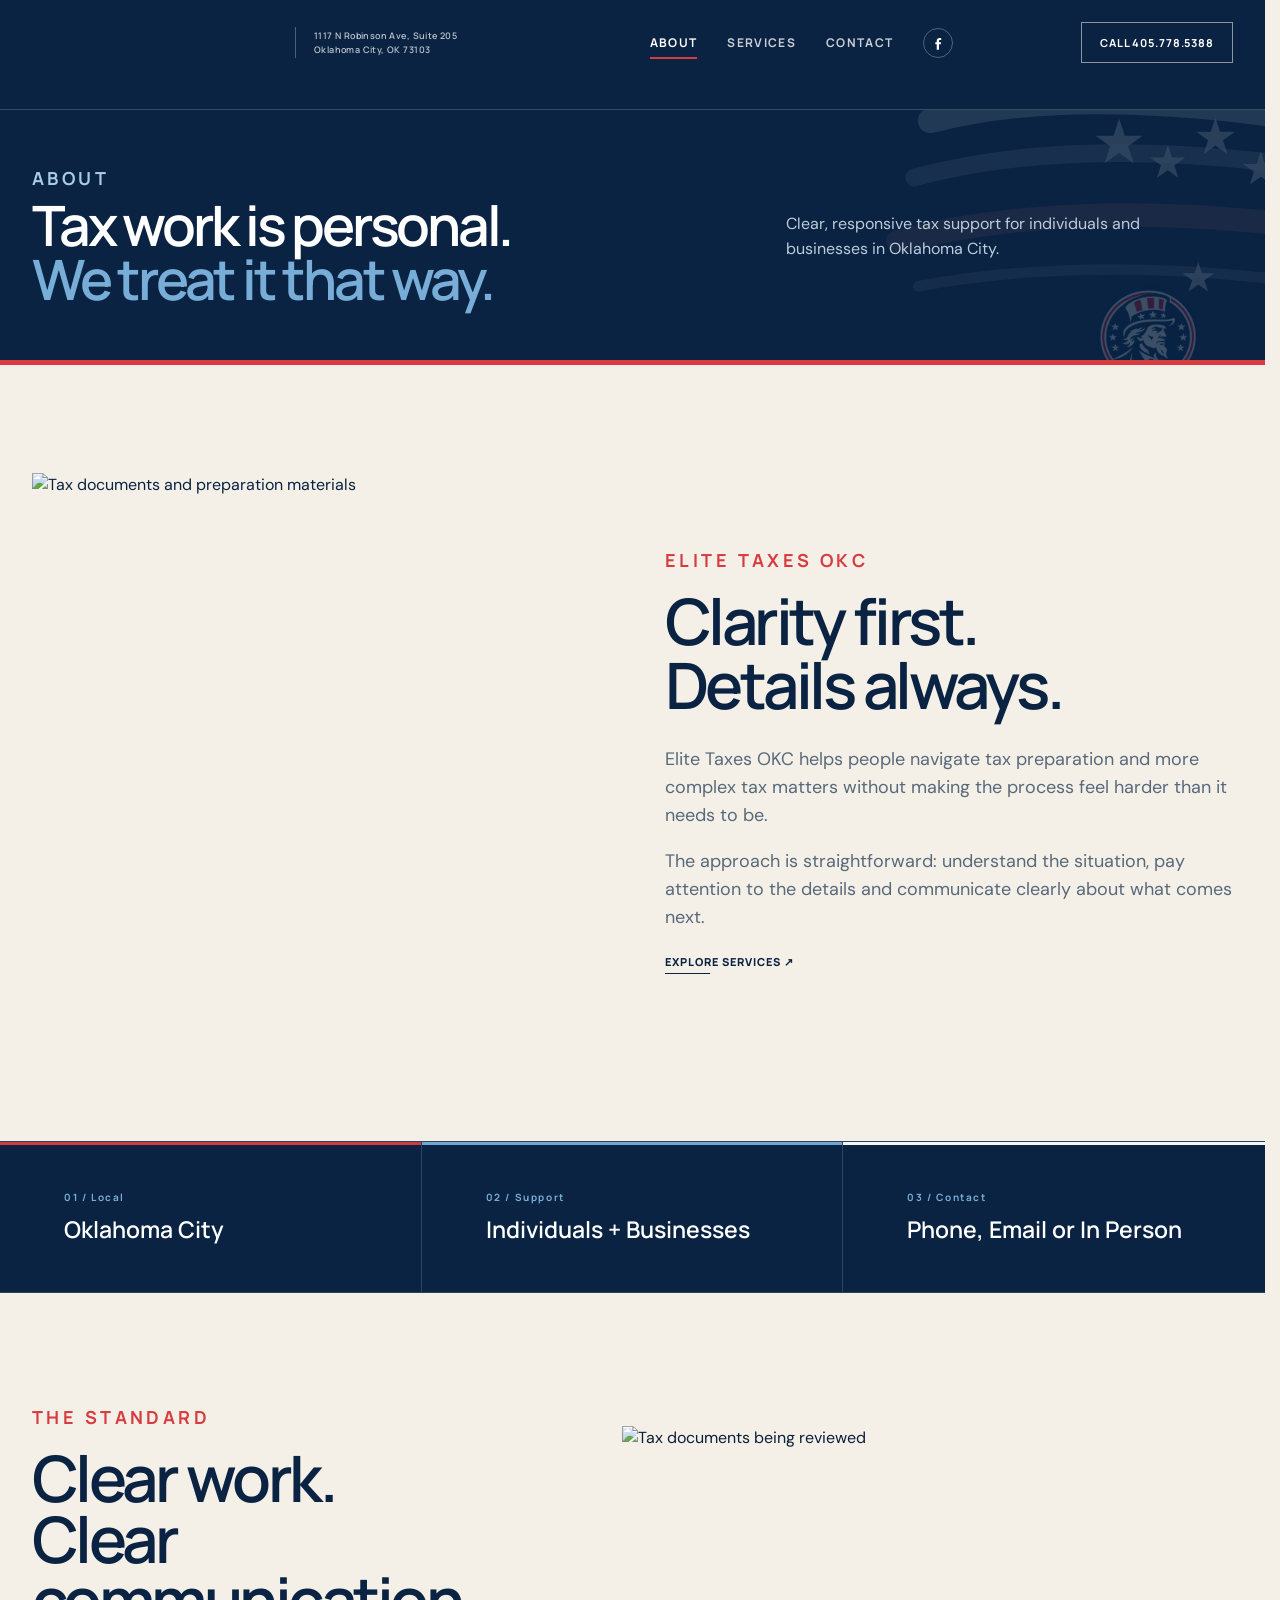
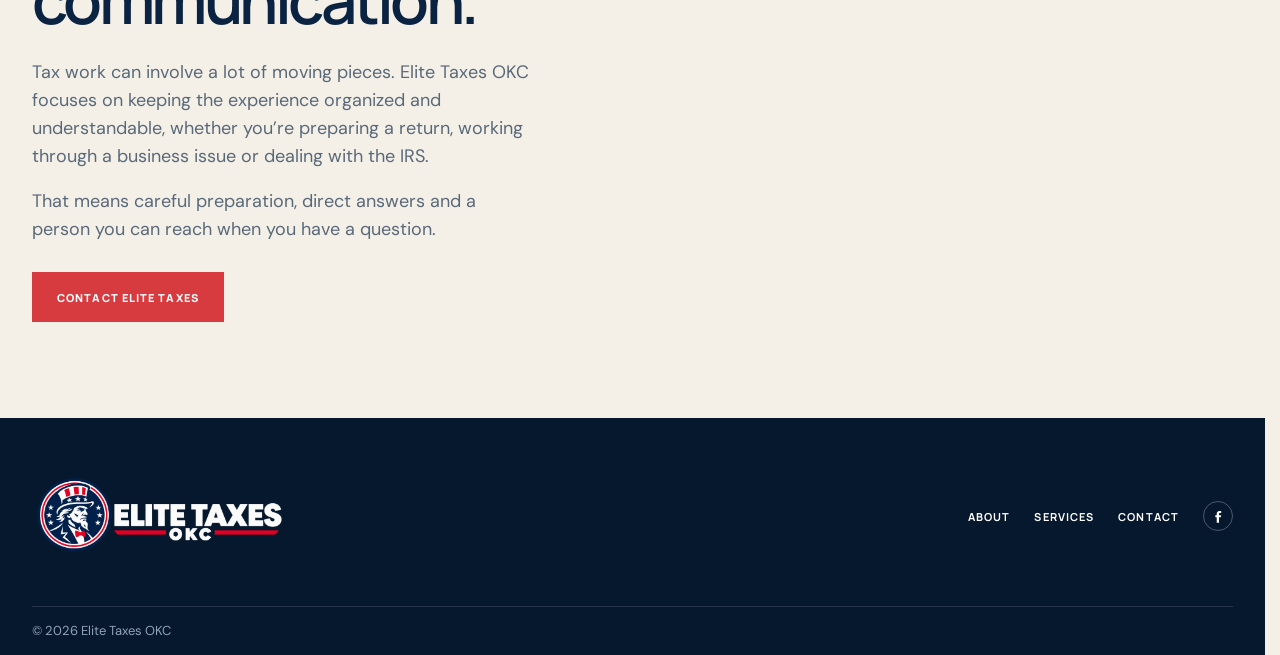
==== about/index.html @ e73a6c36 "Add files via upload" ====
<!DOCTYPE html>

<html lang="en"><head><meta charset="utf-8"/><meta content="width=device-width,initial-scale=1" name="viewport"/><title>About | Elite Taxes OKC</title><meta content="Learn about Elite Taxes OKC and its straightforward approach to personal and business tax support in Oklahoma City." name="description"/><link href="https://fonts.googleapis.com" rel="preconnect"/><link crossorigin="" href="https://fonts.gstatic.com" rel="preconnect"/><link href="https://fonts.googleapis.com/css2?family=DM+Sans:wght@400;500;600;700&amp;family=Manrope:wght@400;500;600;700;800&amp;display=swap" rel="stylesheet"/><link href="../styles.css" rel="stylesheet"/></head><body class="page-about"><div class="page-header"><header class="site-header"><div class="shell header-inner"><div class="header-brand-block"><a class="brand" href="../"><picture class="header-logo-picture"><source media="(max-width: 980px)" srcset="assets/elite-taxes-logo-mobile.png"/><img alt="Elite Taxes OKC" src="../assets/elite-taxes-logo-footer.png"/></picture></a><a class="header-address" href="../contact/">1117 N Robinson Ave, Suite 205<br/>Oklahoma City, OK 73103</a></div><nav class="desktop-nav"><a class="active" href="../about/">About</a><a href="../services/">Services</a><a href="../contact/">Contact</a><a class="social-icon facebook-link" href="https://www.facebook.com/p/Elite-Taxes-LLC-61581482872189/" rel="noopener noreferrer" target="_blank" aria-label="Elite Taxes OKC on Facebook"><svg aria-hidden="true" viewBox="0 0 24 24" focusable="false"><path d="M13.5 22v-8h2.7l.4-3.1h-3.1V8.9c0-.9.3-1.5 1.6-1.5h1.7V4.6c-.3 0-1.3-.1-2.5-.1-2.5 0-4.2 1.5-4.2 4.3v2.1H8v3.1h2.1v8h3.4Z" fill="currentColor"/></svg></a></nav><a class="header-cta" href="tel:+14057785388">Call 405.778.5388</a><div class="mobile-header-actions"><a class="social-icon mobile-header-facebook" href="https://www.facebook.com/p/Elite-Taxes-LLC-61581482872189/" rel="noopener noreferrer" target="_blank" aria-label="Elite Taxes OKC on Facebook"><svg aria-hidden="true" viewBox="0 0 24 24" focusable="false"><path d="M13.5 22v-8h2.7l.4-3.1h-3.1V8.9c0-.9.3-1.5 1.6-1.5h1.7V4.6c-.3 0-1.3-.1-2.5-.1-2.5 0-4.2 1.5-4.2 4.3v2.1H8v3.1h2.1v8h3.4Z" fill="currentColor"/></svg></a><button aria-controls="mobile-menu" aria-expanded="false" class="menu-button"><span></span><span></span></button></div></div></header><nav class="mobile-menu" id="mobile-menu"><div class="shell mobile-menu-inner"><a href="../about/">About</a><a href="../services/">Services</a><a href="../contact/">Contact</a></div></nav></div><main><section class="page-hero"><img alt="" class="page-art-ribbon" src="../assets/flag-ribbon.svg"/><img alt="" class="page-art-seal" src="../assets/elite-uncle-sam-circle.png"/><div class="shell page-hero-inner"><div><p class="eyebrow blue">About</p><h1>Tax work is personal.<br/><span>We treat it that way.</span></h1></div><p>Clear, responsive tax support for individuals and businesses in Oklahoma City.</p></div></section><section class="content-section"><div class="shell about-story"><div class="about-photo reveal"><img alt="Tax documents and preparation materials" src="https://images.pexels.com/photos/8927687/pexels-photo-8927687.jpeg?cs=srgb&amp;dl=pexels-n-voitkevich-8927687.jpg&amp;fm=jpg"/></div><div class="about-panel reveal"><p class="eyebrow red">Elite Taxes OKC</p><h2>Clarity first.<br/>Details always.</h2><p>Elite Taxes OKC helps people navigate tax preparation and more complex tax matters without making the process feel harder than it needs to be.</p><p>The approach is straightforward: understand the situation, pay attention to the details and communicate clearly about what comes next.</p><a class="text-link" href="../services/">Explore services ↗</a></div></div></section><section class="local-strip"><div class="shell local-strip-grid"><div class="local-item"><span>01 / Local</span><strong>Oklahoma City</strong></div><div class="local-item"><span>02 / Support</span><strong>Individuals + Businesses</strong></div><div class="local-item"><span>03 / Contact</span><strong>Phone, Email or In Person</strong></div></div></section><section class="content-section about-standard"><div class="shell standard-layout"><div class="standard-copy"><p class="eyebrow red">The standard</p><h2>Clear work.<br/>Clear communication.</h2><p>Tax work can involve a lot of moving pieces. Elite Taxes OKC focuses on keeping the experience organized and understandable, whether you’re preparing a return, working through a business issue or dealing with the IRS.</p><p>That means careful preparation, direct answers and a person you can reach when you have a question.</p><div class="actions"><a class="button" href="../contact/">Contact Elite Taxes</a></div></div><figure class="standard-photo reveal"><img alt="Tax documents being reviewed" src="https://images.pexels.com/photos/7681091/pexels-photo-7681091.jpeg?auto=compress&amp;cs=tinysrgb&amp;w=1200"/></figure></div></section></main><footer class="site-footer"><div class="shell"><div class="footer-top"><a class="brand" href="../"><img alt="Elite Taxes OKC" src="../assets/elite-taxes-logo-footer.png"/></a><nav class="footer-nav"><a href="../about/">About</a><a href="../services/">Services</a><a href="../contact/">Contact</a><a class="social-icon facebook-link" href="https://www.facebook.com/p/Elite-Taxes-LLC-61581482872189/" rel="noopener noreferrer" target="_blank" aria-label="Elite Taxes OKC on Facebook"><svg aria-hidden="true" viewBox="0 0 24 24" focusable="false"><path d="M13.5 22v-8h2.7l.4-3.1h-3.1V8.9c0-.9.3-1.5 1.6-1.5h1.7V4.6c-.3 0-1.3-.1-2.5-.1-2.5 0-4.2 1.5-4.2 4.3v2.1H8v3.1h2.1v8h3.4Z" fill="currentColor"/></svg></a></nav></div><div class="footer-bottom"><span>© 2026 Elite Taxes OKC</span></div></div></footer><script src="../script.js"></script></body></html>
---- styles.css ----
:root{
  --navy:#0a2342;
  --navy-2:#12385f;
  --red:#d83b3f;
  --blue:#78add8;
  --cream:#f4f0e8;
  --paper:#fbfaf6;
  --ink:#0a2342;
  --muted:#5d6d7e;
  --line:rgba(10,35,66,.16);
  --max:1320px;
}
*{box-sizing:border-box}html{scroll-behavior:smooth}body{margin:0;font-family:"DM Sans",Arial,sans-serif;color:var(--ink);background:var(--cream);font-size:16px;line-height:1.55}img,video{display:block;max-width:100%}a{color:inherit;text-decoration:none}button{font:inherit}.shell{width:min(calc(100% - 64px),var(--max));margin:auto}.eyebrow{font:700 11px/1.2 "Manrope",sans-serif;letter-spacing:.19em;text-transform:uppercase}.eyebrow.red{color:var(--red)}.eyebrow.blue{color:var(--blue)}
.site-header{height:86px;position:absolute;top:0;left:0;right:0;z-index:20;color:#fff;border-bottom:1px solid rgba(255,255,255,.18)}.header-inner{height:100%;display:grid;grid-template-columns:285px 1fr auto;align-items:center;gap:34px}.brand img{width:235px;height:auto}.desktop-nav{justify-self:center;display:flex;gap:36px;font:700 12px "Manrope";letter-spacing:.11em;text-transform:uppercase}.desktop-nav a{opacity:.78;transition:opacity .25s ease;position:relative;padding:10px 0}.desktop-nav a:after{content:"";position:absolute;left:0;right:0;bottom:2px;height:2px;background:var(--red);transform:scaleX(0);transform-origin:right center;transition:transform .32s cubic-bezier(.2,.8,.2,1)}.desktop-nav a:hover,.desktop-nav a.active{opacity:1}.desktop-nav a:hover:after,.desktop-nav a.active:after{transform:scaleX(1);transform-origin:left center}.header-cta{border:1px solid rgba(255,255,255,.52);padding:12px 18px;font:700 11px "Manrope";letter-spacing:.08em;text-transform:uppercase;transition:.2s}.header-cta:hover{background:#fff;color:var(--navy)}.menu-button{display:none;background:none;border:0;color:#fff;padding:10px}.menu-button span{display:block;width:24px;height:1px;background:currentColor;margin:6px}.mobile-menu{display:none}
.hero{min-height:780px;height:88vh;max-height:940px;position:relative;overflow:hidden;background:var(--navy);color:#fff}.hero-media{position:absolute;inset:0}.hero-media video{width:100%;height:100%;object-fit:cover;filter:saturate(.72) contrast(1.05) brightness(.62);animation:heroMediaDrift 18s ease-in-out infinite alternate;transform-origin:center center;will-change:transform}.hero-media:after{content:"";position:absolute;inset:0;background:linear-gradient(90deg,rgba(6,24,45,.94) 0%,rgba(6,24,45,.72) 43%,rgba(6,24,45,.18) 78%,rgba(6,24,45,.08) 100%)}.hero-ribbon{position:absolute;right:-7vw;top:15%;width:min(55vw,760px);opacity:.33;animation:ribbonFloat 11s ease-in-out infinite alternate;transform-origin:right center}.hero-shield{position:absolute;right:7%;bottom:12%;width:105px;opacity:.16;animation:shieldFloat 8s ease-in-out infinite alternate}.hero-inner{position:relative;z-index:2;height:100%;min-height:780px;display:flex;align-items:flex-end;padding:160px 0 96px}.hero-copy{max-width:820px}.hero-meta{display:flex;gap:22px;align-items:center;margin-bottom:25px;color:#c9d8e5}.hero-meta span+span:before{content:"";display:inline-block;width:38px;height:1px;background:var(--red);margin-right:22px;vertical-align:middle}.hero h1{font:600 clamp(68px,8.4vw,132px)/.87 "Manrope",sans-serif;letter-spacing:-.067em;margin:0 0 30px;max-width:980px}.hero h1 em{font-style:normal;color:var(--blue)}.hero p{font-size:20px;max-width:650px;color:#e0e8ef;margin:0 0 34px}.actions{display:flex;align-items:center;gap:28px;flex-wrap:wrap}.button{display:inline-flex;align-items:center;justify-content:center;min-height:50px;padding:0 24px;background:var(--red);color:#fff;font:800 11px "Manrope";letter-spacing:.1em;text-transform:uppercase;border:1px solid var(--red);transition:.25s}.button:hover{background:#fff;border-color:#fff;color:var(--navy)}.text-link{font:800 11px "Manrope";letter-spacing:.09em;text-transform:uppercase;padding-bottom:5px;position:relative}.text-link:after{content:"";position:absolute;left:0;right:0;bottom:0;height:1px;background:currentColor;transform:scaleX(.35);transform-origin:left;transition:transform .3s ease}.text-link:hover:after{transform:scaleX(1)}.hero-scroll{position:absolute;right:32px;bottom:31px;z-index:3;font:700 10px "Manrope";letter-spacing:.18em;text-transform:uppercase;writing-mode:vertical-rl;color:rgba(255,255,255,.8)}
.marquee{height:50px;background:var(--red);color:#fff;overflow:hidden;display:flex;align-items:center}.marquee-track{white-space:nowrap;display:flex;gap:34px;min-width:max-content;animation:marquee 25s linear infinite;font:800 11px "Manrope";letter-spacing:.14em;text-transform:uppercase}.marquee-track span:after{content:"★";margin-left:34px;color:#fff}.marquee-track span{display:inline-block}
.studio{background:var(--cream);padding:128px 0 120px;position:relative;overflow:hidden}.studio-grid{display:grid;grid-template-columns:.72fr 1.28fr;gap:9vw;align-items:start}.studio-label{padding-top:10px}.studio-copy h2{font:600 clamp(52px,6vw,94px)/.96 "Manrope";letter-spacing:-.058em;margin:0 0 35px;max-width:950px}.studio-copy h2 span{color:var(--blue)}.studio-copy p{max-width:760px;font-size:21px;color:#43566a}.studio-copy .quiet{font:600 18px "Manrope";margin-top:35px;color:var(--navy)}.studio-mark{position:absolute;right:-80px;bottom:-110px;width:320px;opacity:.055}
.capabilities{background:var(--navy);color:#fff;padding:126px 0 118px}.cap-head{display:grid;grid-template-columns:.8fr 1.2fr;gap:8vw;align-items:end;margin-bottom:62px}.cap-head h2{font:600 clamp(55px,6.2vw,92px)/.95 "Manrope";letter-spacing:-.06em;margin:0}.cap-head p{color:#bdccda;max-width:540px;font-size:18px;margin:0 0 7px}.cap-list{border-top:1px solid rgba(255,255,255,.16)}.cap-row{display:grid;grid-template-columns:70px minmax(280px,.9fr) 1.25fr 46px;gap:28px;align-items:center;min-height:136px;border-bottom:1px solid rgba(255,255,255,.16);transition:.2s}.cap-row:hover{background:rgba(120,173,216,.08)}.cap-num{font:700 11px "Manrope";letter-spacing:.16em;color:var(--blue)}.cap-row h3{font:600 clamp(28px,3vw,46px)/1 "Manrope";letter-spacing:-.045em;margin:0}.cap-row p{color:#bdccda;margin:0;max-width:620px}.cap-arrow{font-size:25px;color:var(--red);transition:.2s}.cap-row:hover .cap-arrow{transform:translate(4px,-4px)}.cap-footer{display:flex;justify-content:flex-end;padding-top:34px}
.visual-story{display:grid;grid-template-columns:1.08fr .92fr;min-height:690px;background:var(--paper)}.visual-media{position:relative;overflow:hidden;min-height:690px}.visual-media video{width:100%;height:100%;object-fit:cover;filter:saturate(.72) contrast(1.03) brightness(.92);animation:visualMediaDrift 16s ease-in-out infinite alternate;transform-origin:center center;will-change:transform}.visual-media:after{content:"";position:absolute;inset:0;background:linear-gradient(0deg,rgba(10,35,66,.35),transparent 45%)}.visual-badge{position:absolute;right:34px;bottom:34px;width:112px;z-index:2;filter:drop-shadow(0 8px 25px rgba(0,0,0,.2))}.visual-copy{padding:100px clamp(48px,7vw,110px);display:flex;flex-direction:column;justify-content:center;background:var(--paper)}.visual-copy h2{font:600 clamp(50px,5.2vw,80px)/.96 "Manrope";letter-spacing:-.055em;margin:18px 0 30px}.visual-copy p{font-size:19px;color:#536476;max-width:560px}.proof-list{margin-top:42px;border-top:1px solid var(--line)}.proof-row{display:grid;grid-template-columns:54px 1fr;padding:22px 0;border-bottom:1px solid var(--line)}.proof-row b{color:var(--red);font:700 11px "Manrope";letter-spacing:.14em}.proof-row strong{font:600 18px "Manrope"}
.process{background:var(--cream);padding:126px 0}.process-head{display:grid;grid-template-columns:.75fr 1.25fr;gap:8vw;margin-bottom:72px}.process-head h2{font:600 clamp(55px,6.2vw,92px)/.95 "Manrope";letter-spacing:-.06em;margin:0}.process-steps{display:grid;grid-template-columns:repeat(3,1fr);border-top:1px solid var(--line);border-bottom:1px solid var(--line)}.step{padding:42px 40px 48px 0;border-right:1px solid var(--line);min-height:280px}.step+.step{padding-left:40px}.step:last-child{border-right:0}.roman{font:600 42px "Manrope";color:var(--blue);margin-bottom:56px}.step h3{font:600 25px/1.05 "Manrope";letter-spacing:-.03em;margin:0 0 16px}.step p{color:#5e6d7d;margin:0}.process-note{display:flex;justify-content:space-between;gap:30px;align-items:center;margin-top:44px}.process-note p{margin:0;color:#5e6d7d}
.trust{background:var(--paper);padding:118px 0}.trust-grid{display:grid;grid-template-columns:1fr 1fr;gap:9vw;align-items:center}.trust h2{font:600 clamp(52px,5.5vw,86px)/.96 "Manrope";letter-spacing:-.058em;margin:18px 0 28px}.trust h2 span{color:var(--blue)}.trust p{color:#5b6a7a;font-size:19px}.trust-cards{display:grid;grid-template-columns:1fr;gap:0;border-top:1px solid var(--line)}.trust-card{display:grid;grid-template-columns:56px 1fr;padding:27px 0;border-bottom:1px solid var(--line)}.trust-card .n{font:700 11px "Manrope";letter-spacing:.14em;color:var(--red)}.trust-card h3{font:600 22px "Manrope";margin:0 0 7px}.trust-card p{font-size:15px;margin:0}
.cta{background:var(--navy);color:#fff;position:relative;overflow:hidden}.cta-inner{min-height:510px;display:flex;align-items:center;justify-content:space-between;gap:70px;position:relative;z-index:2}.cta h2{font:600 clamp(58px,7vw,108px)/.9 "Manrope";letter-spacing:-.063em;margin:0;max-width:850px}.cta h2 span{color:var(--blue)}.cta-side{max-width:320px}.cta-side p{color:#bdccda;margin:0 0 25px}.cta-ribbon{position:absolute;right:-10%;top:8%;width:58%;opacity:.12;animation:ribbonFloat 12s ease-in-out infinite alternate}.cta:after{content:"";position:absolute;left:0;right:0;bottom:0;height:5px;background:linear-gradient(90deg,var(--red) 0 34%,#fff 34% 67%,var(--blue) 67%)}
.site-footer{background:#06182d;color:#fff;padding:34px 0 22px}.footer-top{display:flex;align-items:center;justify-content:space-between;gap:30px}.footer-top img{width:235px}.footer-nav{display:flex;gap:30px;font:700 11px "Manrope";letter-spacing:.1em;text-transform:uppercase}.footer-bottom{margin-top:28px;padding-top:18px;border-top:1px solid rgba(255,255,255,.13);display:flex;justify-content:space-between;color:#90a3b6;font-size:13px}
/* inner pages */
.page-header{position:relative;background:var(--navy)}.page-header .site-header{position:relative}.page-hero{background:var(--navy);color:#fff;position:relative;overflow:hidden;border-bottom:5px solid var(--red)}.page-hero-inner{min-height:470px;padding:86px 0 78px;display:grid;grid-template-columns:1.25fr .75fr;gap:70px;align-items:end;position:relative;z-index:2}.page-hero h1{font:600 clamp(62px,7vw,106px)/.9 "Manrope";letter-spacing:-.062em;margin:15px 0 0;max-width:950px}.page-hero h1 span{color:var(--blue)}.page-hero p{color:#bdccda;font-size:18px;max-width:480px;margin:0 0 8px}.page-art-ribbon{position:absolute;right:-7%;top:20px;width:min(48vw,690px);opacity:.22;animation:ribbonFloat 12s ease-in-out infinite alternate}.page-art-shield{position:absolute;right:6%;bottom:-28px;width:140px;opacity:.13;animation:shieldFloat 9s ease-in-out infinite alternate}.content-section{padding:108px 0;background:var(--cream)}.split-copy{display:grid;grid-template-columns:.8fr 1.2fr;gap:8vw}.split-copy h2{font:600 clamp(48px,5.4vw,82px)/.96 "Manrope";letter-spacing:-.055em;margin:0}.split-copy p{font-size:19px;color:#596979;max-width:720px}.about-story{display:grid;grid-template-columns:1fr 1fr;gap:65px;align-items:center}.about-photo{min-height:560px;position:relative;overflow:hidden}.about-photo img{width:100%;height:100%;object-fit:cover;position:absolute;inset:0}.about-panel h2{font:600 clamp(48px,5vw,76px)/.96 "Manrope";letter-spacing:-.055em;margin:16px 0 30px}.about-panel p{color:#58697a;font-size:18px}.local-strip{background:var(--blue);color:var(--navy);padding:62px 0}.local-strip-grid{display:grid;grid-template-columns:repeat(3,1fr);gap:1px;background:rgba(10,35,66,.18)}.local-item{background:var(--blue);padding:30px}.local-item span{font:700 10px "Manrope";letter-spacing:.16em;color:#fff}.local-item strong{display:block;font:600 23px "Manrope";margin-top:9px}
.service-grid{display:grid;grid-template-columns:repeat(3,1fr);border-top:1px solid var(--line);border-left:1px solid var(--line)}.service-card{padding:36px;min-height:270px;border-right:1px solid var(--line);border-bottom:1px solid var(--line);background:var(--paper);position:relative}.service-card:before{content:"";position:absolute;left:0;top:0;width:4px;height:0;background:var(--red);transition:.25s}.service-card:nth-child(3n+2):before{background:var(--blue)}.service-card:nth-child(3n):before{background:var(--navy)}.service-card:hover:before{height:100%}.service-card .num{font:700 10px "Manrope";letter-spacing:.15em;color:var(--red)}.service-card h3{font:600 26px/1.05 "Manrope";letter-spacing:-.035em;margin:56px 0 15px}.service-card p{color:#5d6c7c;margin:0}.quick-contact{background:var(--navy);color:#fff;padding:78px 0}.quick-contact-inner{display:flex;justify-content:space-between;align-items:center;gap:40px}.quick-contact h2{font:600 clamp(40px,4vw,62px)/1 "Manrope";letter-spacing:-.05em;margin:8px 0 0}.contact-grid{display:grid;grid-template-columns:.85fr 1.15fr;gap:0;background:var(--paper);border:1px solid var(--line)}.contact-panel{background:var(--navy);color:#fff;padding:55px}.contact-panel .row{padding:24px 0;border-bottom:1px solid rgba(255,255,255,.15)}.contact-panel .row:last-child{border-bottom:0}.label{display:block;color:var(--blue);font:700 10px "Manrope";letter-spacing:.15em;text-transform:uppercase;margin-bottom:7px}.contact-panel a,.contact-panel address{font:600 clamp(20px,2.3vw,30px) "Manrope";font-style:normal}.contact-copy{padding:65px}.contact-copy h2{font:600 clamp(44px,4.8vw,72px)/.96 "Manrope";letter-spacing:-.05em;margin:0 0 25px}.contact-copy p{color:#5c6c7c;font-size:18px}.contact-note{margin-top:45px;padding-top:22px;border-top:1px solid var(--line)}.contact-note span{font:700 10px "Manrope";letter-spacing:.14em;color:var(--red);text-transform:uppercase}.contact-note p{font-size:14px}
.reveal{opacity:0;transform:translateY(18px);transition:opacity .7s ease,transform .7s ease}.reveal.is-visible{opacity:1;transform:none}
@keyframes ribbonFloat{from{transform:translate3d(0,0,0) rotate(-1deg)}to{transform:translate3d(-18px,12px,0) rotate(1.5deg)}}@keyframes shieldFloat{from{transform:translateY(0) rotate(-2deg)}to{transform:translateY(-14px) rotate(2deg)}}@keyframes marquee{to{transform:translateX(-50%)}}
@media(max-width:980px){.desktop-nav,.header-cta{display:none}.menu-button{display:block;justify-self:end}.header-inner{grid-template-columns:1fr auto}.mobile-menu.open{display:block;position:absolute;top:86px;left:0;right:0;z-index:30;background:var(--navy);color:#fff;padding:22px 0;border-top:1px solid rgba(255,255,255,.15)}.mobile-menu-inner{display:grid;gap:15px}.hero{height:auto;min-height:720px}.hero-inner{min-height:720px}.studio-grid,.cap-head,.process-head,.trust-grid,.split-copy,.about-story{grid-template-columns:1fr;gap:40px}.visual-story{grid-template-columns:1fr}.visual-media{min-height:520px}.process-steps{grid-template-columns:1fr}.step,.step+.step{padding:34px 0;border-right:0;border-bottom:1px solid var(--line);min-height:auto}.step:last-child{border-bottom:0}.roman{margin-bottom:24px}.page-hero-inner{grid-template-columns:1fr;gap:30px;min-height:390px}.service-grid{grid-template-columns:repeat(2,1fr)}.contact-grid{grid-template-columns:1fr}.local-strip-grid{grid-template-columns:1fr}.cta-inner{min-height:460px;align-items:flex-start;flex-direction:column;justify-content:center}.cap-row{grid-template-columns:50px 1fr 42px}.cap-row p{grid-column:2/3}.cap-row .cap-arrow{grid-column:3;grid-row:1/3}}
@media(max-width:640px){.shell{width:min(calc(100% - 36px),var(--max))}.site-header{height:72px}.brand img{width:175px}.hero{min-height:690px}.hero-inner{min-height:690px;padding:125px 0 68px}.hero h1{font-size:58px}.hero p{font-size:17px}.hero-scroll{display:none}.studio,.capabilities,.process,.trust,.content-section{padding:82px 0}.studio-copy h2,.cap-head h2,.process-head h2,.trust h2,.split-copy h2,.about-panel h2{font-size:48px}.cap-row{min-height:154px;gap:15px}.cap-row h3{font-size:27px}.visual-media{min-height:400px}.visual-copy{padding:70px 24px}.visual-copy h2{font-size:48px}.process-note,.quick-contact-inner,.footer-top,.footer-bottom{align-items:flex-start;flex-direction:column}.service-grid{grid-template-columns:1fr}.service-card{min-height:230px}.page-hero-inner{padding:62px 0 56px;min-height:340px}.page-hero h1{font-size:54px}.page-art-ribbon{width:80vw;right:-28%}.contact-panel,.contact-copy{padding:34px 26px}.footer-nav{flex-wrap:wrap}.cta h2{font-size:58px}.actions{gap:18px}}
@media(prefers-reduced-motion:reduce){*{scroll-behavior:auto!important}.reveal{opacity:1;transform:none;transition:none}.hero-ribbon,.hero-shield,.page-art-ribbon,.page-art-shield,.cta-ribbon,.marquee-track,.hero-media video,.visual-media video,.service-intro-image img,.contact-visual-image img{animation:none!important}}

/* v11.1 media + motion refinement */
.studio-label{display:flex;flex-direction:column;gap:30px}.studio-photo{margin:20px 0 0;width:min(100%,360px)}.studio-photo img{width:100%;aspect-ratio:4/5;object-fit:cover;filter:saturate(.78) contrast(1.03)}.studio-photo figcaption{margin-top:13px;padding-top:12px;border-top:1px solid var(--line);font:700 10px/1.4 "Manrope";letter-spacing:.11em;text-transform:uppercase;color:#667789}.studio-photo:hover img{filter:saturate(.9) contrast(1.04)}
.service-intro-media{display:grid;grid-template-columns:1.08fr .92fr;min-height:560px;background:var(--paper)}.service-intro-image{overflow:hidden;min-height:560px;position:relative}.service-intro-image:after{content:"";position:absolute;inset:0;background:linear-gradient(0deg,rgba(10,35,66,.24),transparent 52%)}.service-intro-image img{width:100%;height:100%;object-fit:cover;filter:saturate(.8) contrast(1.03);animation:stillMediaDrift 20s ease-in-out infinite alternate;transform-origin:center;will-change:transform}.service-intro-copy{padding:90px clamp(44px,6vw,100px);display:flex;flex-direction:column;justify-content:center}.service-intro-copy h2{font:600 clamp(48px,5.3vw,80px)/.95 "Manrope";letter-spacing:-.055em;margin:18px 0 28px}.service-intro-copy h2 span{color:var(--blue)}.service-intro-copy>p:last-child{font-size:18px;color:#5b6b7b;max-width:540px}.services-grid-section{padding-top:92px}.contact-visual{display:grid;grid-template-columns:1.35fr .65fr;min-height:330px;background:var(--navy);color:#fff}.contact-visual-image{overflow:hidden;position:relative;min-height:330px}.contact-visual-image:after{content:"";position:absolute;inset:0;background:linear-gradient(90deg,rgba(10,35,66,.12),rgba(10,35,66,.5))}.contact-visual-image img{width:100%;height:100%;object-fit:cover;filter:saturate(.75) brightness(.82);animation:stillMediaDrift 22s ease-in-out infinite alternate;transform-origin:center}.contact-visual-caption{display:flex;flex-direction:column;justify-content:center;padding:55px}.contact-visual-caption>p:last-child{font:600 clamp(25px,2.5vw,38px)/1.08 "Manrope";letter-spacing:-.035em;margin:18px 0 0;max-width:340px}.page-art-ribbon{animation:ribbonFloat 10s ease-in-out infinite alternate}.page-art-shield{animation:shieldFloat 7s ease-in-out infinite alternate}.button{position:relative;overflow:hidden}.button:after{content:"↗";margin-left:0;width:0;opacity:0;transform:translate(-5px,5px);transition:width .25s ease,opacity .25s ease,transform .25s ease}.button:hover:after{width:16px;opacity:1;transform:none}
@keyframes heroMediaDrift{0%{transform:scale(1.015) translate3d(0,0,0)}100%{transform:scale(1.065) translate3d(-1.1%,.7%,0)}}@keyframes visualMediaDrift{0%{transform:scale(1.01) translate3d(0,0,0)}100%{transform:scale(1.045) translate3d(.8%,-.6%,0)}}@keyframes stillMediaDrift{0%{transform:scale(1.01) translate3d(0,0,0)}100%{transform:scale(1.055) translate3d(-.7%,.5%,0)}}
@media(max-width:980px){.service-intro-media,.contact-visual{grid-template-columns:1fr}.service-intro-image{min-height:440px}.contact-visual-image{min-height:300px}.studio-photo{width:min(100%,520px)}}
@media(max-width:640px){.service-intro-image{min-height:330px}.service-intro-copy{padding:64px 24px}.contact-visual-image{min-height:260px}.contact-visual-caption{padding:44px 24px}.studio-photo{margin-top:8px}}

/* ===== v11.2 design audit: fewer chapters, purposeful color + numbering ===== */
:root{
  --blue:#78add8; /* accent, not a primary field */
}

/* Page hero labels are categories, not faux chapter numbers. */
.page-hero .eyebrow{color:#a9cce6}

/* Local proof facts are labels, not a fake sequence. */
.proof-row{grid-template-columns:84px 1fr}
.proof-row b{color:var(--red);font-size:9px;letter-spacing:.17em}

/* ABOUT: dark local strip gives the page one strong color chapter without a wall of pale blue. */
.local-strip{background:var(--navy);color:#fff;padding:64px 0}
.local-strip-grid{gap:1px;background:rgba(255,255,255,.14)}
.local-item{background:var(--navy-2);position:relative;overflow:hidden;padding:32px}
.local-item:before{content:"";position:absolute;left:0;top:0;right:0;height:3px;background:var(--red)}
.local-item:nth-child(2):before{background:var(--blue)}
.local-item:nth-child(3):before{background:#fff}
.local-item span{color:var(--blue)}
.local-item strong{color:#fff}

/* SERVICES: restore the denser dark 3x3 card language from the earlier direction. */
.services-grid-section{background:var(--navy);color:#fff;padding:96px 0 110px}
.service-grid{border-color:rgba(255,255,255,.15);background:var(--navy)}
.service-card{
  background:var(--navy);
  color:#fff;
  min-height:235px;
  padding:30px;
  border-color:rgba(255,255,255,.15);
  overflow:hidden;
  transition:background .28s ease,transform .28s ease;
}
.service-card:after{
  content:"";
  position:absolute;
  width:92px;height:92px;border-radius:50%;
  border:16px solid rgba(120,173,216,.07);
  right:-30px;bottom:-30px;
  transition:transform .4s ease,border-color .3s ease;
}
.service-card:before{width:3px;height:100%;opacity:.9;transform:scaleY(.28);transform-origin:top;transition:transform .3s ease}
.service-card:nth-child(3n+2):before{background:var(--blue)}
.service-card:nth-child(3n):before{background:#fff}
.service-card:hover{background:#102e51}
.service-card:hover:before{height:100%;transform:scaleY(1)}
.service-card:hover:after{transform:translate(-8px,-8px);border-color:rgba(120,173,216,.13)}
.service-card .num{color:var(--blue)}
.service-card h3{color:#fff;margin:42px 0 13px;font-size:24px}
.service-card p{color:#b9c7d4;font-size:15px;line-height:1.55}

/* Avoid following the dark service catalog with another dark block. */
.page-services .quick-contact{background:var(--cream);color:var(--navy);border-top:1px solid var(--line)}
.page-services .quick-contact .eyebrow{color:var(--red)}
.page-services .quick-contact .button{background:var(--red);color:#fff;border-color:var(--red)}
.page-services .quick-contact .button:hover{background:var(--navy);border-color:var(--navy);color:#fff}

/* Keep light blue as punctuation across pale sections, not a backdrop. */
.studio-copy h2 span,.page-hero h1 span,.service-intro-copy h2 span,.cta h2 span{color:var(--blue)}
.content-section,.studio,.process{background:var(--cream)}
.service-intro-media,.visual-story,.visual-copy,.contact-grid{background:var(--paper)}

/* Clean card animation: visual response without layout movement. */
.service-card{transform:none!important}

@media(max-width:980px){
  .service-card{min-height:220px}
}
@media(max-width:640px){
  .proof-row{grid-template-columns:72px 1fr}
  .service-card{min-height:205px}
}


/* ===== v11.3 patriotic richness + targeted media ===== */
/* Color roles: navy = structure, cream = editorial, red = energy, light blue = accent. */
.eyebrow.light{color:rgba(255,255,255,.78)}

/* HOME / editorial intro: use the available space like an editorial spread rather than a tiny card. */
.studio{border-top:5px solid var(--paper)}
.studio-grid{grid-template-columns:.88fr 1.12fr;gap:7vw;align-items:center}
.studio-label{padding-top:0;gap:24px}
.studio-media{position:relative;width:min(100%,560px);padding:0 72px 58px 0}
.studio-photo{margin:0;width:100%}
.studio-photo-main img{aspect-ratio:4/5;object-fit:cover;filter:saturate(.82) contrast(1.04)}
.studio-photo-main figcaption{color:#536476}
.studio-photo-inset{position:absolute;width:44%;right:0;bottom:0;margin:0;border:10px solid var(--cream);box-shadow:0 18px 50px rgba(10,35,66,.13)}
.studio-photo-inset img{aspect-ratio:1/1.08;object-fit:cover;filter:saturate(.85) contrast(1.02)}
.studio-media:before{content:"";position:absolute;left:-18px;top:42px;width:5px;height:38%;background:var(--red);z-index:2}
.studio-media:after{content:"";position:absolute;right:54px;top:-14px;width:76px;height:5px;background:var(--blue);z-index:2}
.studio-copy{padding:26px 0}
.studio-copy .quiet{display:inline-block;padding:12px 16px;border-left:3px solid var(--red);background:rgba(120,173,216,.09)}

/* HOME / make red a real chapter, not just a button color. */
.visual-story{background:var(--red)}
.visual-copy{background:var(--red);color:#fff;position:relative;overflow:hidden}
.visual-copy:before{content:"";position:absolute;right:-120px;top:-120px;width:330px;height:330px;border:46px solid rgba(255,255,255,.065);border-radius:50%}
.visual-copy h2{color:#fff;position:relative}
.visual-copy h2 br+*{color:inherit}
.visual-copy p{color:rgba(255,255,255,.78);position:relative}
.visual-copy .proof-list{border-color:rgba(255,255,255,.25);position:relative}
.visual-copy .proof-row{border-color:rgba(255,255,255,.22)}
.visual-copy .proof-row b{color:#fff}
.visual-copy .proof-row strong{color:#fff}
.visual-media:after{background:linear-gradient(0deg,rgba(10,35,66,.42),transparent 48%)}
.visual-story:after{content:"";position:absolute;display:none}

/* HOME / process stays quiet, but earns a little patriotic punctuation. */
.process{position:relative;overflow:hidden}
.process:before{content:"";position:absolute;left:0;top:0;width:34%;height:4px;background:var(--red)}
.process:after{content:"";position:absolute;left:34%;top:0;width:18%;height:4px;background:var(--blue)}
.roman{color:var(--navy)}
.step:nth-child(2) .roman{color:var(--red)}
.step:nth-child(3) .roman{color:var(--blue)}

/* CTA: white headline + blue accent, with the red/white/blue baseline retained. */
.cta-side{padding-left:24px;border-left:3px solid var(--red)}

/* ABOUT: photo helps the second editorial section feel intentional rather than empty. */
.about-standard{position:relative}
.standard-photo{margin-top:44px;width:min(100%,500px);position:relative;padding-right:22px;padding-bottom:22px}
.standard-photo:before{content:"";position:absolute;right:0;bottom:0;width:55%;height:55%;background:var(--blue);opacity:.22}
.standard-photo img{position:relative;z-index:1;width:100%;aspect-ratio:16/10;object-fit:cover;filter:saturate(.78) contrast(1.04)}
.about-standard .split-copy>div:last-child{padding-top:16px}

/* SERVICES: keep the premium dark cards, but make the intro feel more branded. */
.service-intro-copy{position:relative;overflow:hidden}
.service-intro-copy:before{content:"";position:absolute;top:0;left:0;width:100%;height:5px;background:linear-gradient(90deg,var(--red) 0 36%,#fff 36% 68%,var(--blue) 68%)}
.service-intro-copy:after{content:"";position:absolute;right:-105px;bottom:-105px;width:260px;height:260px;border:34px solid rgba(120,173,216,.12);border-radius:50%}
.service-intro-copy>*{position:relative;z-index:1}
.services-grid-section{border-top:5px solid var(--red)}
.service-card:nth-child(3n+1):before{background:var(--red)}
.service-card:nth-child(3n+2):before{background:var(--blue)}
.service-card:nth-child(3n):before{background:#fff}

/* CONTACT: give the media chapter a red copy field to balance the navy page hero. */
.contact-visual{background:var(--red)}
.contact-visual-caption{background:var(--red);position:relative;overflow:hidden}
.contact-visual-caption:after{content:"";position:absolute;right:-85px;bottom:-90px;width:220px;height:220px;border:30px solid rgba(255,255,255,.08);border-radius:50%}
.contact-visual-caption>*{position:relative;z-index:1}
.contact-visual-caption>p:last-child{color:#fff}
.contact-visual-image:after{background:linear-gradient(90deg,rgba(10,35,66,.08),rgba(10,35,66,.3))}

/* Inner heroes: stronger patriotic edge, still restrained. */
.page-hero{border-bottom:5px solid var(--red)}
.page-hero:after{content:"";position:absolute;bottom:-5px;left:34%;width:17%;height:5px;background:#fff;z-index:4}
.page-hero:before{content:"";position:absolute;bottom:-5px;left:51%;width:17%;height:5px;background:var(--blue);z-index:4}

@media(max-width:980px){
  .studio-grid{grid-template-columns:1fr;gap:54px}
  .studio-media{width:min(100%,620px)}
  .visual-story{background:var(--red)}
  .standard-photo{width:min(100%,620px)}
}
@media(max-width:640px){
  .studio-media{padding:0 42px 44px 0}
  .studio-photo-inset{border-width:7px;width:46%}
  .studio-media:after{right:30px}
  .cta-side{padding-left:18px}
  .contact-visual-caption{min-height:250px}
}

/* ===== v11.4 proportion + hierarchy pass ===== */
/* Inner-page heroes should introduce the page, not consume it. */
.page-hero-inner{min-height:350px;padding:64px 0 58px;grid-template-columns:1.15fr .85fr;gap:58px}
.page-hero h1{font-size:clamp(56px,6vw,88px);max-width:820px}
.page-art-ribbon{top:-8px;width:min(43vw,590px)}
.page-art-shield{width:118px}

/* ABOUT / local facts: one full-width band, no navy box inside navy box. */
.local-strip{padding:0;background:var(--navy);border-top:1px solid rgba(255,255,255,.14);border-bottom:1px solid rgba(255,255,255,.14)}
.local-strip .shell{width:100%;max-width:none}
.local-strip-grid{gap:0;background:transparent}
.local-item{background:transparent;padding:38px clamp(38px,5vw,82px);border-right:1px solid rgba(255,255,255,.15);min-height:150px;display:flex;flex-direction:column;justify-content:center}
.local-item:last-child{border-right:0}
.local-item:before{height:3px;right:auto;width:100%;opacity:.95}

/* ABOUT / standard: one balanced story, not headline+photo fighting copy across the page. */
.about-standard{padding:96px 0}
.standard-layout{display:grid;grid-template-columns:.9fr 1.1fr;gap:7vw;align-items:center}
.standard-copy h2{font:600 clamp(52px,5vw,76px)/.96 "Manrope";letter-spacing:-.055em;margin:16px 0 28px;max-width:650px}
.standard-copy>p{font-size:18px;color:#596979;max-width:640px}
.standard-copy .actions{margin-top:28px}
.standard-photo{margin:0;width:100%;padding:0;position:relative;overflow:hidden;min-height:460px}
.standard-photo:before{display:none}
.standard-photo img{position:absolute;inset:0;width:100%;height:100%;object-fit:cover;aspect-ratio:auto;filter:saturate(.8) contrast(1.04)}

/* HOME / services: preserve the editorial rows but fix the squeezed headline and dead space. */
.capabilities{padding:96px 0 88px}
.cap-head{grid-template-columns:1.15fr .85fr;gap:7vw;align-items:end;margin-bottom:46px}
.cap-head h2{font-size:clamp(50px,5.1vw,76px);max-width:760px}
.cap-head p{max-width:500px;font-size:17px;margin-bottom:4px}
.cap-row{min-height:116px;grid-template-columns:58px minmax(300px,1.05fr) 1.1fr 40px;gap:22px}
.cap-row h3{font-size:clamp(26px,2.5vw,38px)}
.cap-footer{padding-top:26px}

/* HOME / process: headline and explanation belong to the same composition. */
.process{padding:94px 0 88px}
.process-head{grid-template-columns:1.15fr .85fr;gap:7vw;align-items:end;margin-bottom:44px}
.process-head h2{font-size:clamp(50px,5.1vw,74px);max-width:660px}
.process-head>p{max-width:430px;margin:0 0 6px;color:#596979;font-size:17px}
.step{min-height:230px;padding:34px 34px 40px 0}
.step+.step{padding-left:34px}
.roman{font-size:34px;margin-bottom:34px}
.step h3{font-size:23px}
.process-note{margin-top:32px}

/* SERVICES / get the catalog into view much sooner. */
.page-services .page-hero-inner{min-height:315px;padding:52px 0 50px}
.service-intro-media{grid-template-columns:.92fr 1.08fr;min-height:380px}
.service-intro-image{min-height:380px}
.service-intro-copy{padding:56px clamp(42px,5vw,78px)}
.service-intro-copy h2{font-size:clamp(42px,4.2vw,62px);margin:14px 0 20px;max-width:650px}
.service-intro-copy>p:last-child{font-size:17px}
.services-grid-section{padding:58px 0 92px;border-top:4px solid var(--red)}
.service-card{min-height:215px;padding:28px}
.service-card h3{margin-top:34px}

/* CONTACT / closing media is an accent, not another hero. */
.contact-visual{min-height:230px;grid-template-columns:1.45fr .55fr}
.contact-visual-image{min-height:230px}
.contact-visual-caption{padding:38px 44px}
.contact-visual-caption>p:last-child{font-size:clamp(23px,2vw,32px);max-width:310px}

@media(max-width:980px){
  .local-strip .shell{width:min(calc(100% - 64px),var(--max))}
  .local-strip{padding:40px 0}
  .local-strip-grid{grid-template-columns:1fr}
  .local-item{border-right:0;border-bottom:1px solid rgba(255,255,255,.15);min-height:auto;padding:26px 0}
  .local-item:last-child{border-bottom:0}
  .standard-layout{grid-template-columns:1fr;gap:44px}
  .standard-photo{min-height:420px}
  .cap-head,.process-head{grid-template-columns:1fr;gap:24px}
  .service-intro-media{grid-template-columns:1fr;min-height:0}
  .service-intro-image{min-height:350px}
  .contact-visual{grid-template-columns:1fr}
  .contact-visual-image{min-height:240px}
}
@media(max-width:640px){
  .page-hero-inner,.page-services .page-hero-inner{min-height:300px;padding:48px 0 44px}
  .about-standard{padding:76px 0}
  .standard-photo{min-height:320px}
  .capabilities,.process{padding:76px 0}
  .cap-row{min-height:140px}
  .service-intro-copy{padding:48px 24px}
  .services-grid-section{padding:44px 0 76px}
  .contact-visual-caption{padding:34px 24px}
}


/* ===== v11.5 SERVICES PAGE: cards first, tighter opening ===== */
.page-services .page-hero{min-height:0}
.page-services .page-hero-inner{
  min-height:220px;
  padding:34px 0 30px;
  grid-template-columns:1.05fr .75fr;
  gap:44px;
  align-items:center;
}
.page-services .page-hero h1{
  font-size:clamp(48px,5.2vw,76px);
  line-height:.91;
  max-width:720px;
  margin-top:10px;
}
.page-services .page-hero p{font-size:16px;max-width:410px;margin:0}
.page-services .page-art-ribbon{
  right:-4%;
  top:-38px;
  width:min(38vw,520px);
  opacity:.18;
}
.page-services .page-art-seal{
  position:absolute;
  right:5.8%;
  bottom:-34px;
  width:118px;
  opacity:.18;
  z-index:1;
  animation:shieldFloat 8s ease-in-out infinite alternate;
}

.page-services .service-intro-media{
  min-height:255px;
  grid-template-columns:.72fr 1.28fr;
  border-bottom:1px solid var(--line);
}
.page-services .service-intro-image{min-height:255px}
.page-services .service-intro-image img{object-position:center 46%}
.page-services .service-intro-copy{
  padding:34px clamp(42px,5vw,78px);
  justify-content:center;
}
.page-services .service-intro-copy h2{
  font-size:clamp(38px,4.2vw,62px);
  margin:10px 0 15px;
  max-width:760px;
}
.page-services .service-intro-copy>p:last-child{
  font-size:15px;
  line-height:1.55;
  max-width:620px;
}
.page-services .services-grid-section{padding-top:42px;padding-bottom:82px}
.page-services .service-grid{margin-top:0}
.page-services .service-card{min-height:205px;padding:26px}
.page-services .service-card h3{margin-top:30px;font-size:23px}
.page-services .service-card p{font-size:14px}

@media(max-width:980px){
  .page-services .page-hero-inner{min-height:245px;padding:40px 0 36px;grid-template-columns:1fr}
  .page-services .page-art-seal{width:94px;right:4%;bottom:-26px}
  .page-services .service-intro-media{grid-template-columns:1fr;min-height:0}
  .page-services .service-intro-image{min-height:300px}
  .page-services .service-intro-copy{padding:44px 5vw}
  .page-services .services-grid-section{padding-top:48px}
}
@media(max-width:640px){
  .page-services .page-hero-inner{min-height:220px;padding:34px 0 30px}
  .page-services .page-hero h1{font-size:48px}
  .page-services .page-art-seal{width:76px;bottom:-20px}
  .page-services .service-intro-image{min-height:230px}
  .page-services .service-intro-copy{padding:36px 24px}
  .page-services .service-intro-copy h2{font-size:42px}
  .page-services .services-grid-section{padding-top:36px}
}


/* ===== V11.6 SERVICES RESET =====
   Keep the newer compact hero, but return the catalog to the older,
   tighter service-card logic and the selected patriotic corner sweep. */
.page-services .page-hero{
  border-bottom:4px solid var(--red);
}
.page-services .page-hero::before,
.page-services .page-hero::after{
  display:none !important;
  content:none !important;
}

/* The catalog is the point of this page: it begins immediately after the hero. */
.page-services .services-grid-section{
  padding:38px 0 74px;
  background:var(--navy);
  border-top:0;
}
.page-services .service-grid{
  margin:0;
  border-top:1px solid rgba(255,255,255,.14);
  border-left:1px solid rgba(255,255,255,.14);
  background:var(--navy);
}
.page-services .service-card{
  min-height:178px;
  padding:24px 26px 22px;
  overflow:hidden;
  background:var(--navy);
  border-right:1px solid rgba(255,255,255,.14);
  border-bottom:1px solid rgba(255,255,255,.14);
  transition:background .22s ease;
}
.page-services .service-card::before{
  content:"";
  position:absolute;
  left:0;
  top:0;
  width:3px;
  height:100%;
  background:var(--red);
  transform:scaleY(.26);
  transform-origin:top;
  transition:transform .28s ease;
}
.page-services .service-card:nth-child(3n+2)::before{background:var(--blue)}
.page-services .service-card:nth-child(3n)::before{background:#fff}
.page-services .service-card:hover{background:#102e51}
.page-services .service-card:hover::before{transform:scaleY(1)}

/* Selected patriotic corner treatment from the earlier design direction. */
.page-services .service-card::after{
  content:"";
  position:absolute;
  right:0;
  top:0;
  width:86px;
  height:56px;
  background:url('assets/refined-ribbon-sweep.svg') top right/contain no-repeat;
  opacity:.9;
  pointer-events:none;
  transform:none;
  border:0;
  border-radius:0;
  transition:transform .3s ease,opacity .3s ease;
}
.page-services .service-card:hover::after{
  transform:translate(-3px,3px);
  opacity:1;
  border-color:transparent;
}
.page-services .service-card .num{
  color:var(--blue);
  font-size:10px;
}
.page-services .service-card h3{
  color:#fff;
  margin:28px 0 8px;
  font-size:21px;
  line-height:1.16;
}
.page-services .service-card p{
  color:#bdc8d2;
  font-size:14px;
  line-height:1.52;
  max-width:94%;
}

/* Keep the current hero composition, but make the brand mark feel integrated. */
.page-services .page-art-seal{
  width:112px;
  right:5%;
  bottom:-32px;
  opacity:.22;
}

@media(max-width:980px){
  .page-services .services-grid-section{padding:34px 0 64px}
  .page-services .service-card{min-height:170px}
  .page-services .service-card::after{width:76px;height:50px}
}
@media(max-width:640px){
  .page-services .services-grid-section{padding:28px 0 54px}
  .page-services .service-card{min-height:156px;padding:22px}
  .page-services .service-card h3{margin-top:24px;font-size:20px}
  .page-services .service-card::after{width:68px;height:44px}
  .page-services .page-art-seal{width:72px;bottom:-20px}
}

/* v11.7 — proportion polish */
/* Keep the transparent header logo optically centered in the 86px bar. */
.site-header .brand{
  height:100%;
  display:flex;
  align-items:center;
  transform:translateY(-5px);
}
.site-header .brand img{display:block}

/* Contact closing media should read as a short visual sign-off, not a second hero. */
.page-contact .contact-visual{
  height:240px;
  min-height:240px;
  grid-template-columns:1.6fr .4fr;
}
.page-contact .contact-visual-image{
  height:240px;
  min-height:0;
}
.page-contact .contact-visual-image img{
  display:block;
  width:100%;
  height:100%;
  object-fit:cover;
  object-position:center 46%;
}
.page-contact .contact-visual-caption{
  height:240px;
  min-height:0;
  padding:30px 38px;
}
.page-contact .contact-visual-caption>p:last-child{
  font-size:clamp(21px,1.75vw,29px);
  max-width:280px;
}

@media(max-width:980px){
  .page-contact .contact-visual{height:auto;min-height:0;grid-template-columns:1fr}
  .page-contact .contact-visual-image{height:220px;min-height:220px}
  .page-contact .contact-visual-caption{height:auto;min-height:190px;padding:32px 28px}
}
@media(max-width:640px){
  .site-header .brand{transform:translateY(-3px)}
  .page-contact .contact-visual-image{height:190px;min-height:190px}
  .page-contact .contact-visual-caption{min-height:165px;padding:28px 24px}
}


/* v11.8 — contact details update */
.header-inner{grid-template-columns:320px 1fr auto}
.header-brand-block{height:100%;display:flex;flex-direction:column;justify-content:center;align-items:flex-start;gap:0}
.site-header .header-brand-block .brand{height:auto;transform:translateY(-2px);display:flex;align-items:center}
.site-header .header-brand-block .brand img{width:235px}
.header-address{margin-top:-15px;padding-left:2px;font:600 8.5px/1.25 "Manrope",sans-serif;letter-spacing:.055em;color:rgba(255,255,255,.72);white-space:nowrap;transition:color .2s ease}
.header-address:hover{color:#fff}
@media(max-width:980px){
  .header-inner{grid-template-columns:1fr auto}
  .header-address{display:none}
  .site-header .header-brand-block .brand{transform:translateY(-3px)}
}
@media(max-width:640px){
  .site-header .header-brand-block .brand img{width:175px}
}

/* v11.9 — header address layout fix
   Keep the address inside the navigation bar instead of stacking it below the logo. */
.header-inner{
  grid-template-columns:470px 1fr auto;
}
.header-brand-block{
  height:100%;
  display:flex;
  flex-direction:row;
  align-items:center;
  justify-content:flex-start;
  gap:18px;
  min-width:0;
}
.site-header .header-brand-block .brand{
  height:100%;
  flex:0 0 auto;
  transform:translateY(-4px);
  display:flex;
  align-items:center;
}
.site-header .header-brand-block .brand img{
  width:225px;
  height:auto;
}
.header-address{
  margin:0;
  padding:2px 0 2px 18px;
  border-left:1px solid rgba(255,255,255,.28);
  font:600 9px/1.45 "Manrope",sans-serif;
  letter-spacing:.045em;
  color:rgba(255,255,255,.72);
  white-space:nowrap;
  transition:color .2s ease;
}
.header-address:hover{color:#fff}

/* Drop the supporting address before the desktop nav starts feeling crowded. */
@media(max-width:1180px){
  .header-inner{grid-template-columns:285px 1fr auto}
  .header-address{display:none}
}
@media(max-width:980px){
  .header-inner{grid-template-columns:1fr auto}
  .site-header .header-brand-block .brand{transform:translateY(-3px)}
}
@media(max-width:640px){
  .site-header .header-brand-block .brand img{width:175px}
}

/* v12.0 — add breathing room below desktop header content before divider. */
@media(min-width:981px){
  .site-header{height:96px}
  .header-inner{padding-bottom:10px}
}

/* v12.1 — logo sizing + header breathing room */
@media(min-width:981px){
  .site-header{height:100px}
  .header-inner{padding-bottom:14px}
  .header-inner{grid-template-columns:490px 1fr auto}
  .site-header .header-brand-block .brand img{width:245px}
}
@media(min-width:981px) and (max-width:1180px){
  .header-inner{grid-template-columns:300px 1fr auto}
}
.footer-top img{width:255px}
@media(max-width:640px){
  .site-header .header-brand-block .brand img{width:185px}
  .footer-top img{width:215px}
}

/* v12.2 — more breathing room between main header content and divider line. */
@media(min-width:981px){
  .site-header{height:110px}
  .header-inner{padding-bottom:24px}
}

/* v4.4 — unified CTA hover system */
.button:hover,
.page-services .quick-contact .button:hover {
  background:#fff;
  border-color:var(--red);
  color:var(--red);
}
.header-cta:hover {
  background:var(--red);
  border-color:var(--red);
  color:#fff;
}

/* v4.5: keep the homepage editorial headline's blue second line together. */
@media (min-width:981px){
  .studio-copy h2{font-size:clamp(52px,5.45vw,88px)}
  .studio-copy h2 span{white-space:nowrap}
}
@media (max-width:980px){
  .studio-copy h2 span{white-space:normal}
}

/* v4.6 — rebalance shared "Tax work is personal" headline */
.studio-copy h2,
.page-about .page-hero h1{
  max-width:820px;
  font-size:clamp(58px,5.55vw,86px);
  line-height:.92;
  letter-spacing:-.058em;
}
.studio-copy h2 span,
.page-about .page-hero h1 span{
  display:block;
  font-size:.82em;
  line-height:.98;
  letter-spacing:-.045em;
  margin-top:.12em;
  white-space:nowrap;
}
@media(max-width:980px){
  .studio-copy h2,
  .page-about .page-hero h1{font-size:clamp(52px,8vw,72px);max-width:720px}
  .studio-copy h2 span,
  .page-about .page-hero h1 span{font-size:.86em;white-space:normal}
}
@media(max-width:640px){
  .studio-copy h2,
  .page-about .page-hero h1{font-size:48px;line-height:.94}
  .studio-copy h2 span,
  .page-about .page-hero h1 span{font-size:.9em;margin-top:.1em}
}


/* v4.7 — restore the four-line headline composition with even vertical rhythm. */
.studio-copy h2,
.page-about .page-hero h1{
  max-width:860px;
  font-size:clamp(60px,5.85vw,92px);
  line-height:.94;
  letter-spacing:-.058em;
}
.studio-copy h2 span,
.page-about .page-hero h1 span{
  display:block;
  font-size:1em;
  line-height:inherit;
  letter-spacing:inherit;
  margin-top:0;
  white-space:normal;
}
@media(max-width:980px){
  .studio-copy h2,
  .page-about .page-hero h1{font-size:clamp(52px,8vw,72px);max-width:720px}
}
@media(max-width:640px){
  .studio-copy h2,
  .page-about .page-hero h1{font-size:48px;line-height:.96}
}

/* v4.8 — consistent vertical rhythm for oversized editorial headings.
   Keep the tight modern feel, but give descenders enough clearance
   so adjacent lines never visually collide. */
.studio-copy h2,
.page-about .page-hero h1,
.cap-head h2,
.process-head h2,
.trust h2,
.visual-copy h2,
.split-copy h2,
.about-panel h2,
.service-intro-copy h2,
.cta h2 {
  line-height:.99;
}

@media(max-width:640px){
  .studio-copy h2,
  .page-about .page-hero h1,
  .cap-head h2,
  .process-head h2,
  .trust h2,
  .visual-copy h2,
  .split-copy h2,
  .about-panel h2,
  .service-intro-copy h2,
  .cta h2 {
    line-height:1;
  }
}


/* v4.9 — About hero returns to the wider three-line composition.
   Keep the homepage editorial headline independent. */
@media (min-width:981px){
  .page-about .page-hero h1{
    max-width:900px;
    font-size:clamp(60px,5.7vw,90px);
    line-height:.99;
  }
  .page-about .page-hero h1 span{
    white-space:nowrap;
  }
}
@media (max-width:980px){
  .page-about .page-hero h1 span{white-space:normal;}
}


/* v4.10 — unify the About / Services / Contact hero system and center the service catalog. */
@media (min-width:981px){
  .page-about .page-hero-inner,
  .page-services .page-hero-inner,
  .page-contact .page-hero-inner{
    width:min(calc(100% - 64px),1480px);
    min-height:250px;
    padding:42px 0 38px;
    grid-template-columns:minmax(0,1.22fr) minmax(300px,.78fr);
    gap:56px;
    align-items:center;
  }

  .page-about .page-hero h1,
  .page-services .page-hero h1,
  .page-contact .page-hero h1{
    font-size:clamp(54px,4.35vw,76px);
    line-height:.96;
    letter-spacing:-.058em;
    max-width:900px;
    margin:10px 0 0;
  }

  .page-about .page-hero h1 span,
  .page-services .page-hero h1 span,
  .page-contact .page-hero h1 span{
    font-size:1em;
    line-height:inherit;
    letter-spacing:inherit;
    margin-top:0;
  }

  .page-about .page-hero p:not(.eyebrow),
  .page-services .page-hero p:not(.eyebrow),
  .page-contact .page-hero p:not(.eyebrow){
    max-width:430px;
    margin:0;
    font-size:16px;
    line-height:1.55;
    color:#bdccda;
  }

  .page-about .page-art-ribbon,
  .page-services .page-art-ribbon,
  .page-contact .page-art-ribbon{
    right:-4%;
    top:-38px;
    width:min(38vw,520px);
    opacity:.18;
  }

  .page-about .page-art-seal,
  .page-services .page-art-seal,
  .page-contact .page-art-seal{
    position:absolute;
    right:5%;
    bottom:-30px;
    width:108px;
    opacity:.20;
    z-index:1;
    animation:shieldFloat 8s ease-in-out infinite alternate;
  }

  /* Give the longer About headline enough horizontal room to remain a clean two-line composition. */
  .page-about .page-hero h1 span{white-space:nowrap;}

  /* The service catalog can grow on wide displays, but remains explicitly centered. */
  .page-services .services-grid-section > .shell{
    width:min(calc(100% - 64px),1480px);
    margin-left:auto;
    margin-right:auto;
  }
  .page-services .service-grid{
    width:100%;
    margin-left:auto;
    margin-right:auto;
  }
}

@media (max-width:980px){
  .page-about .page-art-seal,
  .page-contact .page-art-seal{
    position:absolute;
    width:94px;
    right:4%;
    bottom:-26px;
    opacity:.18;
    animation:shieldFloat 8s ease-in-out infinite alternate;
  }
}

@media (max-width:640px){
  .page-about .page-art-seal,
  .page-contact .page-art-seal{
    width:72px;
    bottom:-20px;
  }
}


/* v4.11 — add Facebook links in header/footer and tighten footer spacing. */
.desktop-nav,.footer-nav{align-items:center}
.desktop-nav{gap:30px}
.footer-nav{gap:24px}
.external-link{display:inline-flex;align-items:center;gap:6px}
.external-link::after{content:"↗";font-size:.92em;opacity:.82;transform:translateY(-.02em)}
.site-footer{padding:26px 0 14px}
.footer-top{gap:22px}
.footer-bottom{margin-top:18px;padding-top:14px}
@media(min-width:981px){.site-footer .brand{display:flex;align-items:center}}
@media(max-width:640px){.site-footer{padding:22px 0 12px}.footer-bottom{margin-top:14px;padding-top:12px}}


/* v4.12 — Facebook icon links */
.social-icon{display:inline-flex;align-items:center;justify-content:center;width:30px;height:30px;border:1px solid rgba(255,255,255,.28);border-radius:50%;color:#fff;transition:background .22s ease,border-color .22s ease,color .22s ease,transform .22s ease;flex:0 0 auto}
.social-icon svg{width:16px;height:16px;display:block}
.social-icon:hover{background:var(--red);border-color:var(--red);color:#fff;transform:translateY(-1px)}
.desktop-nav .social-icon{padding:0;opacity:1}
.desktop-nav .social-icon:after{display:none}
.footer-nav .social-icon{padding:0}
.footer-nav .social-icon:after{display:none}
.mobile-facebook{display:flex!important;align-items:center;gap:10px}
.mobile-facebook .social-icon{width:28px;height:28px;border-color:rgba(255,255,255,.24)}
.mobile-facebook .social-icon:hover{transform:none}

/* v4.13 — responsive cleanup: tall desktop + inner-page mobile heroes */

/* Tall desktop / 1440p-class displays: keep the homepage hero cinematic,
   but don't leave the copy sitting at the bottom of a huge field. */
@media (min-width:1200px) and (min-height:850px){
  .hero{
    height:82vh;
    min-height:720px;
    max-height:860px;
  }
  .hero-inner{
    height:100%;
    min-height:0;
    align-items:center;
    padding-top:128px;
    padding-bottom:42px;
  }
  .hero-copy{max-width:800px}
}

/* Tablet and mobile: force every inner-page hero back to a true
   one-column layout. This intentionally comes after all legacy rules. */
@media (max-width:980px){
  .page-about .page-hero-inner,
  .page-services .page-hero-inner,
  .page-contact .page-hero-inner{
    display:grid;
    grid-template-columns:minmax(0,1fr);
    gap:22px;
    align-items:start;
    min-height:0;
    padding:54px 0 48px;
  }

  .page-about .page-hero h1,
  .page-services .page-hero h1,
  .page-contact .page-hero h1{
    max-width:760px;
    margin:10px 0 0;
    line-height:1;
  }

  .page-about .page-hero p:not(.eyebrow),
  .page-services .page-hero p:not(.eyebrow),
  .page-contact .page-hero p:not(.eyebrow){
    max-width:560px;
    margin:0;
    font-size:16px;
    line-height:1.55;
  }

  .page-about .page-art-ribbon,
  .page-services .page-art-ribbon,
  .page-contact .page-art-ribbon{
    width:min(62vw,430px);
    right:-15%;
    top:-18px;
    opacity:.13;
  }
}

@media (max-width:640px){
  /* Homepage eyebrow/meta becomes a deliberate vertical stack instead
     of two narrow columns that wrap individual words. */
  .hero-meta{
    display:grid;
    grid-template-columns:1fr;
    gap:8px;
    align-items:start;
    margin-bottom:22px;
    font-size:9px;
    letter-spacing:.14em;
  }
  .hero-meta span{white-space:nowrap}
  .hero-meta span+span:before{
    content:"";
    display:block;
    width:34px;
    height:1px;
    background:var(--red);
    margin:0 0 8px;
  }

  .hero-inner{
    min-height:690px;
    padding:112px 0 62px;
  }

  .page-about .page-hero-inner,
  .page-services .page-hero-inner,
  .page-contact .page-hero-inner{
    padding:46px 0 42px;
    gap:20px;
  }

  .page-about .page-hero h1,
  .page-services .page-hero h1,
  .page-contact .page-hero h1{
    font-size:clamp(44px,13vw,52px);
    line-height:1.02;
    letter-spacing:-.055em;
  }

  /* About's blue thought can wrap, but in useful phrase-sized lines. */
  .page-about .page-hero h1 span{
    display:block;
    white-space:normal;
    max-width:330px;
  }

  .page-about .page-hero p:not(.eyebrow),
  .page-services .page-hero p:not(.eyebrow),
  .page-contact .page-hero p:not(.eyebrow){
    font-size:15px;
    max-width:330px;
    color:#bdccda;
  }

  .page-about .page-art-ribbon,
  .page-services .page-art-ribbon,
  .page-contact .page-art-ribbon{
    width:78vw;
    right:-34%;
    top:-8px;
    opacity:.11;
  }

  .page-about .page-art-seal,
  .page-services .page-art-seal,
  .page-contact .page-art-seal{
    width:66px;
    right:5%;
    bottom:-18px;
    opacity:.16;
  }
}


/* v4.14 — mobile-only top-of-page refinement */
.mobile-header-actions{display:none}

@media (max-width:640px){
  /* More room inside the mobile header so the logo/address do not sit on
     the divider line. Desktop/tablet header rules remain untouched. */
  .site-header{height:104px}
  .header-inner{
    height:100%;
    grid-template-columns:minmax(0,1fr) auto;
    gap:12px;
    align-items:center;
    padding-bottom:8px;
  }
  .header-brand-block{
    height:auto;
    flex-direction:column;
    align-items:flex-start;
    justify-content:center;
    gap:2px;
    min-width:0;
  }
  .site-header .header-brand-block .brand{
    height:auto;
    transform:none;
    line-height:0;
  }
  .site-header .header-brand-block .brand img{width:174px}
  .header-address{
    display:block;
    margin:0;
    padding:0 0 0 2px;
    border-left:0;
    font:600 7px/1.25 "Manrope",sans-serif;
    letter-spacing:.03em;
    color:rgba(255,255,255,.7);
    white-space:nowrap;
  }

  /* Facebook lives beside the hamburger on phones rather than inside the drawer. */
  .mobile-header-actions{
    display:flex;
    align-items:center;
    justify-content:flex-end;
    gap:10px;
  }
  .mobile-header-facebook{
    display:inline-flex;
    width:31px;
    height:31px;
    border-color:rgba(255,255,255,.42);
  }
  .mobile-header-facebook svg{width:16px;height:16px}
  .menu-button{
    display:block;
    justify-self:auto;
    padding:7px 0 7px 7px;
  }
  .menu-button span{width:25px}
  .mobile-menu.open{top:104px}

  /* Start the homepage message sooner. The hero remains cinematic, but the
     empty field between the header and eyebrow is substantially reduced. */
  .hero{min-height:640px}
  .hero-inner{
    min-height:640px;
    height:auto;
    align-items:flex-start;
    padding:146px 0 46px;
  }
  .hero-meta{margin-bottom:18px}
  .hero h1{margin-bottom:24px}
  .hero p{margin-bottom:28px}
}

/* v4.15 — mobile header cleanup and hero spacing. Desktop/tablet unchanged. */
@media (max-width:640px){
  .site-header{
    height:116px;
  }
  .header-inner{
    height:100%;
    grid-template-columns:minmax(0,1fr) auto;
    gap:14px;
    align-items:start;
    padding-top:15px;
    padding-bottom:15px;
  }
  .header-brand-block{
    height:auto;
    display:flex;
    flex-direction:column;
    align-items:flex-start;
    justify-content:flex-start;
    gap:5px;
    min-width:0;
  }
  .site-header .header-brand-block .brand{
    transform:none;
    height:auto;
    line-height:0;
  }
  .site-header .header-brand-block .brand img{
    width:174px;
    height:auto;
  }
  .header-address{
    display:block;
    margin:0;
    padding:0 0 0 2px;
    border:0;
    font:600 8.5px/1.35 "Manrope",sans-serif;
    letter-spacing:.015em;
    color:rgba(255,255,255,.76);
    white-space:nowrap;
  }
  .mobile-header-actions{
    display:flex;
    align-items:center;
    justify-content:flex-end;
    align-self:start;
    gap:11px;
    margin-top:16px;
  }
  .mobile-header-facebook{
    width:32px;
    height:32px;
    border-color:rgba(255,255,255,.48);
  }
  .mobile-header-facebook svg{
    width:16px;
    height:16px;
  }
  .menu-button{
    padding:7px 0 7px 6px;
  }
  .menu-button span{
    width:25px;
    margin:6px 0;
  }
  .mobile-menu.open{top:116px}

  /* Keep the home hero close to the header without crowding the divider. */
  .hero{
    min-height:640px;
  }
  .hero-inner{
    min-height:640px;
    align-items:flex-start;
    padding:148px 0 44px;
  }
  .hero-meta{
    margin-bottom:18px;
  }
}

/* v4.16 — laptop-shaped desktop hero balance.
   A slightly taller/narrower desktop viewport was leaving noticeably more
   space beneath the hero copy than above it. Keep standard 1080p and wide
   desktop layouts unchanged and only nudge this aspect range downward. */
@media (min-width:1200px) and (min-height:720px) and (max-height:849px) and (max-aspect-ratio:13/5){
  .hero-inner{
    padding-bottom:64px;
  }
}

/* v4.17 — 1080p/laptop desktop hero proportions.
   Match the calmer relative scale of the 1440p composition on typical
   ~1900px-wide desktop browser viewports without touching larger desktops. */
@media (min-width:981px) and (max-width:1999px){
  .hero{
    min-height:700px;
    height:min(820px, calc(100vh - 36px));
    max-height:820px;
  }
  .hero-inner{
    height:100%;
    min-height:0;
    align-items:center;
    padding-top:126px;
    padding-bottom:50px;
  }
  .hero-copy{
    max-width:760px;
  }
  .hero h1{
    font-size:clamp(88px,6.15vw,116px);
    line-height:.89;
    margin-bottom:26px;
  }
  .hero p{
    font-size:18px;
    max-width:620px;
    margin-bottom:30px;
  }
  .hero-meta{
    margin-bottom:22px;
  }
}

/* Remove the prior one-off laptop nudge now that this width class has a
   coherent hero layout. */
@media (min-width:1200px) and (min-height:720px) and (max-height:849px) and (max-aspect-ratio:13/5){
  .hero-inner{padding-bottom:50px}
}

/* v4.18 — deliberate phone hero layout.
   Let content determine hero height instead of forcing a desktop-like 640px field. */
@media (max-width:640px){
  .hero{
    height:auto;
    min-height:0;
    max-height:none;
  }
  .hero-inner{
    height:auto;
    min-height:0;
    align-items:flex-start;
    padding-top:140px;
    padding-bottom:34px;
  }
  .hero-copy{
    width:100%;
    max-width:none;
  }
  .hero-meta{
    display:flex;
    flex-direction:column;
    align-items:flex-start;
    gap:8px;
    margin-bottom:19px;
    line-height:1.25;
  }
  .hero-meta span{
    white-space:normal;
  }
  .hero-meta span+span:before{
    content:"";
    display:block;
    width:34px;
    height:1px;
    margin:0 0 8px;
    background:var(--red);
  }
  .hero h1{
    font-size:clamp(48px,13vw,54px);
    line-height:.91;
    letter-spacing:-.058em;
    margin-bottom:24px;
  }
  .hero p{
    max-width:100%;
    font-size:16px;
    line-height:1.55;
    margin-bottom:27px;
  }
  .hero .actions{
    gap:17px;
    flex-wrap:nowrap;
    align-items:center;
  }
  .hero .button{
    min-height:50px;
    padding:0 21px;
    white-space:nowrap;
  }
  .hero .text-link{
    white-space:nowrap;
    font-size:10px;
  }
  .hero-ribbon{
    top:15%;
    right:-30%;
    width:105vw;
    opacity:.22;
  }
  .hero-shield{display:none}
}

@media (max-width:370px){
  .hero-inner{padding-top:138px;padding-bottom:30px}
  .hero h1{font-size:45px}
  .hero .actions{gap:12px}
  .hero .button{padding:0 16px;font-size:10px}
  .hero .text-link{font-size:9px}
}

/* v4.19 — mobile header containment fix.
   Keep the address physically inside the header, above the divider. */
@media (max-width:640px){
  .site-header{
    height:134px;
  }
  .header-inner{
    height:100%;
    padding-top:14px;
    padding-bottom:18px;
    align-items:start;
  }
  .header-brand-block{
    height:auto;
    gap:6px;
  }
  .site-header .header-brand-block .brand img{
    width:174px;
  }
  .header-address{
    display:block;
    margin:0;
    padding:0 0 0 2px;
    font:600 8.5px/1.35 "Manrope",sans-serif;
    letter-spacing:.015em;
    white-space:nowrap;
  }
  .mobile-header-actions{
    margin-top:14px;
  }
  .mobile-menu.open{
    top:134px;
  }
  .hero-inner{
    padding-top:158px;
  }
}

@media (max-width:370px){
  .site-header{height:130px}
  .mobile-menu.open{top:130px}
  .hero-inner{padding-top:152px}
}


/* v4.20 — fix mobile logo/address spacing at the source.
   The original white logo PNG contains large transparent top/bottom margins,
   so mobile uses a tightly cropped copy while desktop keeps the original asset. */
.header-logo-picture{display:block;line-height:0}
@media (max-width:640px){
  .site-header{height:130px}
  .header-inner{padding-top:14px;padding-bottom:14px;align-items:start}
  .header-brand-block{gap:5px}
  .site-header .header-brand-block .brand,
  .site-header .header-brand-block .brand picture{display:block;line-height:0}
  .site-header .header-brand-block .brand img{width:174px;height:auto;display:block}
  .header-address{
    margin:0;
    padding-left:2px;
    font:600 8.5px/1.3 "Manrope",sans-serif;
    letter-spacing:.015em;
  }
  .mobile-header-actions{margin-top:15px}
  .mobile-menu.open{top:130px}
  .hero-inner{padding-top:154px}
}
@media (max-width:370px){
  .site-header{height:126px}
  .mobile-menu.open{top:126px}
  .hero-inner{padding-top:150px}
}

/* v4.21 — laptop viewport-height fix.
   Some 1080p laptops use OS/browser scaling, leaving a much shorter CSS viewport.
   Size the desktop hero to the usable viewport minus the marquee instead of
   forcing a 700px minimum that pushes the ticker below the fold. */
@media (min-width:981px) and (max-width:1999px){
  .hero{
    min-height:620px;
    height:clamp(620px, calc(100vh - 44px), 820px);
    max-height:820px;
  }
  .hero-inner{
    height:100%;
    min-height:0;
  }
}

/* For especially short scaled laptop browser windows, tighten the composition
   just enough to preserve the full hero without changing normal 1080p desktop. */
@media (min-width:981px) and (max-width:1650px) and (max-height:740px){
  .hero{
    min-height:590px;
    height:calc(100vh - 44px);
  }
  .hero-inner{
    padding-top:104px;
    padding-bottom:30px;
  }
  .hero h1{
    font-size:clamp(78px,6vw,96px);
    margin-bottom:22px;
  }
  .hero p{
    font-size:17px;
    margin-bottom:26px;
  }
  .hero-meta{margin-bottom:18px}
}


/* v4.22 — coherent phone/tablet header breakpoints.
   Phone: logo + right-aligned address, with social/menu controls.
   iPad mini/tablet: logo + address left, Facebook + hamburger right.
   iPad Pro/small desktop: retain full nav and call CTA while showing address. */

/* Small desktop / iPad Pro landscape class: keep the full header but fit the address. */
@media (min-width:981px) and (max-width:1180px){
  .site-header{height:102px}
  .header-inner{
    grid-template-columns:390px minmax(0,1fr) auto;
    gap:18px;
    padding-bottom:16px;
  }
  .header-brand-block{
    flex-direction:row;
    align-items:center;
    gap:13px;
    min-width:0;
  }
  .site-header .header-brand-block .brand img{width:205px}
  .header-address{
    display:block;
    flex:0 0 auto;
    margin:0;
    padding:2px 0 2px 13px;
    border-left:1px solid rgba(255,255,255,.25);
    font:600 7.2px/1.35 "Manrope",sans-serif;
    letter-spacing:.02em;
    white-space:nowrap;
  }
  .desktop-nav{gap:18px;font-size:10px}
  .header-cta{padding:11px 13px;font-size:9px}
}

/* Tablet / iPad mini: intentional compact header rather than a half-hidden desktop header. */
@media (min-width:641px) and (max-width:980px){
  .site-header{height:96px}
  .header-inner{
    height:100%;
    grid-template-columns:minmax(0,1fr) auto;
    gap:18px;
    align-items:center;
    padding-top:10px;
    padding-bottom:12px;
  }
  .header-brand-block{
    height:auto;
    flex-direction:row;
    align-items:center;
    justify-content:flex-start;
    gap:14px;
    min-width:0;
  }
  .site-header .header-brand-block .brand{
    height:auto;
    transform:none;
    line-height:0;
  }
  .site-header .header-brand-block .brand img{
    width:190px;
    height:auto;
  }
  .header-address{
    display:block;
    margin:0;
    padding:2px 0 2px 14px;
    border-left:1px solid rgba(255,255,255,.24);
    font:600 8px/1.35 "Manrope",sans-serif;
    letter-spacing:.015em;
    color:rgba(255,255,255,.76);
    white-space:nowrap;
  }
  .mobile-header-actions{
    display:flex;
    align-items:center;
    justify-content:flex-end;
    gap:12px;
    margin:0;
  }
  .mobile-header-facebook{
    display:inline-flex;
    width:34px;
    height:34px;
    border-color:rgba(255,255,255,.46);
  }
  .mobile-header-facebook svg{width:17px;height:17px}
  .menu-button{
    display:block;
    justify-self:auto;
    padding:8px 0 8px 8px;
  }
  .menu-button span{width:27px}
  .mobile-menu.open{top:96px}
}

/* Phone: make the address visually belong to the logo instead of ending far short. */
@media (max-width:640px){
  .header-address{
    width:174px;
    box-sizing:border-box;
    padding-left:0;
    padding-right:2px;
    text-align:right;
  }
}

@media (max-width:370px){
  .header-address{width:166px}
}

/* v4.23 — iPad Mini / narrow-tablet capabilities layout.
   At ~768px, treat service rows as compact stacked units instead of compressed desktop rows. */
@media (min-width:641px) and (max-width:820px){
  .capabilities{padding:68px 0 72px}
  .cap-head{grid-template-columns:1fr;gap:18px;margin-bottom:30px}
  .cap-head h2{
    font-size:42px;
    line-height:.98;
    max-width:620px;
  }
  .cap-head p{
    max-width:590px;
    font-size:15px;
    line-height:1.5;
    margin:0;
  }
  .cap-list{margin-top:2px}
  .cap-row{
    grid-template-columns:44px minmax(0,1fr) 34px;
    grid-template-rows:auto auto;
    column-gap:16px;
    row-gap:9px;
    min-height:0;
    padding:22px 0;
    align-items:start;
  }
  .cap-num{
    grid-column:1;
    grid-row:1;
    padding-top:4px;
  }
  .cap-row h3{
    grid-column:2;
    grid-row:1;
    font-size:25px;
    line-height:1.05;
    margin:0;
  }
  .cap-row p{
    grid-column:2;
    grid-row:2;
    max-width:100%;
    margin:0;
    font-size:14px;
    line-height:1.48;
  }
  .cap-row .cap-arrow{
    grid-column:3;
    grid-row:1 / span 2;
    align-self:center;
    justify-self:end;
    font-size:20px;
  }
  .cap-footer{padding-top:22px}
}


/* v4.24 — mobile width containment + Office caption/inset repair. */
.studio-caption{
  margin:13px 0 0;
  padding-top:12px;
  border-top:1px solid var(--line);
  font:700 10px/1.4 "Manrope",sans-serif;
  letter-spacing:.11em;
  text-transform:uppercase;
  color:#667789;
}

@media (min-width:641px){
  /* Keep the existing desktop/tablet layered composition while giving the
     caption a clean lane beneath the main image. */
  .studio-caption{
    width:52%;
  }
}

@media (max-width:640px){
  html,body{
    width:100%;
    max-width:100%;
    overflow-x:hidden;
  }

  .shell{
    width:calc(100% - 32px);
    max-width:100%;
  }

  .hero-inner,
  .hero-copy,
  .hero h1,
  .hero p,
  .hero .actions,
  .studio-grid,
  .studio-label,
  .studio-media,
  .studio-copy{
    min-width:0;
    max-width:100%;
  }

  .hero-copy{
    width:100%;
  }

  .hero h1{
    width:100%;
    max-width:100%;
    font-size:clamp(43px,11.25vw,49px);
    line-height:.92;
    overflow-wrap:normal;
  }

  .hero p{
    width:100%;
    max-width:100%;
    font-size:15.5px;
    line-height:1.52;
    overflow-wrap:break-word;
  }

  .hero-meta{
    width:100%;
    max-width:100%;
  }

  .hero-meta span{
    max-width:100%;
    overflow-wrap:break-word;
  }

  .hero .actions{
    width:100%;
    flex-wrap:wrap;
  }

  /* Keep the layered photo treatment, but make the inset participate in
     document flow so it cannot sit on top of the caption. */
  .studio-media{
    width:100%;
    padding:0;
    overflow:visible;
  }

  .studio-photo-main{
    width:100%;
  }

  .studio-photo-main img{
    width:100%;
    aspect-ratio:4/5;
  }

  .studio-photo-inset{
    position:relative;
    right:auto;
    bottom:auto;
    width:47%;
    margin:-92px 8px 0 auto;
    border-width:7px;
    z-index:3;
  }

  .studio-caption{
    position:relative;
    z-index:4;
    width:100%;
    margin:16px 0 0;
    padding-top:12px;
    padding-right:0;
    background:var(--cream);
    white-space:normal;
    overflow-wrap:break-word;
  }

  .studio-media:after{
    right:10px;
  }
}

@media (max-width:370px){
  .shell{width:calc(100% - 28px)}
  .hero h1{font-size:42px}
  .hero p{font-size:15px}
  .studio-photo-inset{width:49%;margin-top:-78px}
}


/* v4.25 — keep desktop header geometry identical between pages. */
html{scrollbar-gutter:stable;}
@media(min-width:981px){
  .desktop-nav{min-width:360px;justify-content:center;}
  .desktop-nav .facebook-link{flex:0 0 auto;}
}

/* v4.27 — refine mobile address as part of the logo lockup. */
@media (max-width:640px){
  .header-address{
    width:134px;
    margin-top:2px;
    margin-left:40px;
    padding:0;
    text-align:left;
    font-size:8px;
    line-height:1.28;
    font-weight:500;
    letter-spacing:.01em;
    color:rgba(255,255,255,.76);
    white-space:nowrap;
  }
}

@media (max-width:370px){
  .header-address{
    width:128px;
    margin-left:38px;
    font-size:7.7px;
  }
}

/* v4.29 — mobile header address spans the full logo lockup; process heading gets a cleaner phone layout. */
@media (max-width:640px){
  .header-brand-block{
    gap:1px;
    align-items:flex-start;
  }
  .header-address{
    width:178px;
    max-width:calc(100vw - 120px);
    margin-top:0;
    margin-left:52px;
    padding:0;
    text-align:left;
    font-size:8.9px;
    line-height:1.22;
    font-weight:600;
    letter-spacing:.008em;
    color:rgba(255,255,255,.84);
    white-space:normal;
  }

  .process-head{
    gap:18px;
    margin-bottom:30px;
  }
  .process-head h2{
    font-size:42px;
    line-height:.94;
    letter-spacing:-.055em;
    max-width:100%;
  }
  .process-head .process-balance{display:inline}
  .process-head>p{
    max-width:100%;
    font-size:15px;
    line-height:1.52;
  }

  .cap-row{
    grid-template-columns:42px minmax(0,1fr) 24px;
    grid-template-rows:auto auto;
    column-gap:12px;
    row-gap:8px;
    min-width:0;
    padding-left:0;
    padding-right:0;
  }
  .cap-num{
    grid-column:1;
    grid-row:1;
    padding-top:4px;
  }
  .cap-row h3{
    grid-column:2;
    grid-row:1;
    min-width:0;
    max-width:100%;
    font-size:23px;
    line-height:1.05;
    overflow-wrap:break-word;
  }
  .cap-row p{
    grid-column:2;
    grid-row:2;
    min-width:0;
    max-width:100%;
    margin:0;
  }
  .cap-row .cap-arrow{
    display:block;
    visibility:visible;
    opacity:1;
    grid-column:3;
    grid-row:1 / span 2;
    align-self:center;
    justify-self:end;
    position:relative;
    right:0;
    min-width:0;
    font-size:19px;
    line-height:1;
  }
}

@media (max-width:370px){
  .header-address{
    width:170px;
    max-width:calc(100vw - 106px);
    margin-left:49px;
    font-size:8.5px;
  }
  .process-head h2{font-size:39px}
  .cap-row{
    grid-template-columns:38px minmax(0,1fr) 22px;
    column-gap:10px;
  }
  .cap-row h3{font-size:21px}
  .cap-row .cap-arrow{font-size:18px}
}

/* v4.30 — phone address lockup matches the full rendered logo width. */
@media (max-width:640px){
  .header-brand-block{
    width:174px;
    flex:0 0 174px;
    align-items:flex-start;
  }
  .site-header .header-brand-block .brand,
  .site-header .header-brand-block .brand picture,
  .site-header .header-brand-block .brand img{
    width:174px;
    max-width:174px;
  }
  .header-address{
    box-sizing:border-box;
    width:174px;
    max-width:174px;
    margin:4px 0 0;
    padding:0;
    text-align:center;
    font-size:9px;
    line-height:1.22;
    font-weight:600;
    letter-spacing:.012em;
    color:rgba(255,255,255,.84);
    white-space:nowrap;
  }
}

@media (max-width:370px){
  .header-brand-block{
    width:166px;
    flex-basis:166px;
  }
  .site-header .header-brand-block .brand,
  .site-header .header-brand-block .brand picture,
  .site-header .header-brand-block .brand img{
    width:166px;
    max-width:166px;
  }
  .header-address{
    width:166px;
    max-width:166px;
    font-size:8.6px;
  }
}

/* v4.32 — mobile address spans the logo naturally, without justified word spacing. */
@media (max-width:640px){
  .header-brand-block{
    width:174px;
    flex:0 0 174px;
    align-items:flex-start;
  }
  .site-header .header-brand-block .brand,
  .site-header .header-brand-block .brand picture,
  .site-header .header-brand-block .brand img{
    width:174px;
    max-width:174px;
  }
  .header-address{
    box-sizing:border-box;
    width:174px;
    max-width:174px;
    margin:5px 0 0;
    padding:0;
    text-align:center;
    font-size:11px;
    line-height:1.18;
    font-weight:600;
    letter-spacing:0;
    color:rgba(255,255,255,.84);
    white-space:nowrap;
  }
}

@media (max-width:370px){
  .header-brand-block{
    width:166px;
    flex-basis:166px;
  }
  .site-header .header-brand-block .brand,
  .site-header .header-brand-block .brand picture,
  .site-header .header-brand-block .brand img{
    width:166px;
    max-width:166px;
  }
  .header-address{
    width:166px;
    max-width:166px;
    font-size:10.5px;
  }
}

/* v4.33 — mobile address belongs to the logo lockup, not a centered caption. */
@media (max-width:640px){
  .header-address{
    margin-top:1px;
    margin-left:0;
    text-align:left;
    font-size:10.4px;
    line-height:1.12;
    letter-spacing:0;
    color:rgba(255,255,255,.82);
  }
}

@media (max-width:370px){
  .header-address{
    margin-top:1px;
    font-size:10px;
    line-height:1.12;
  }
}
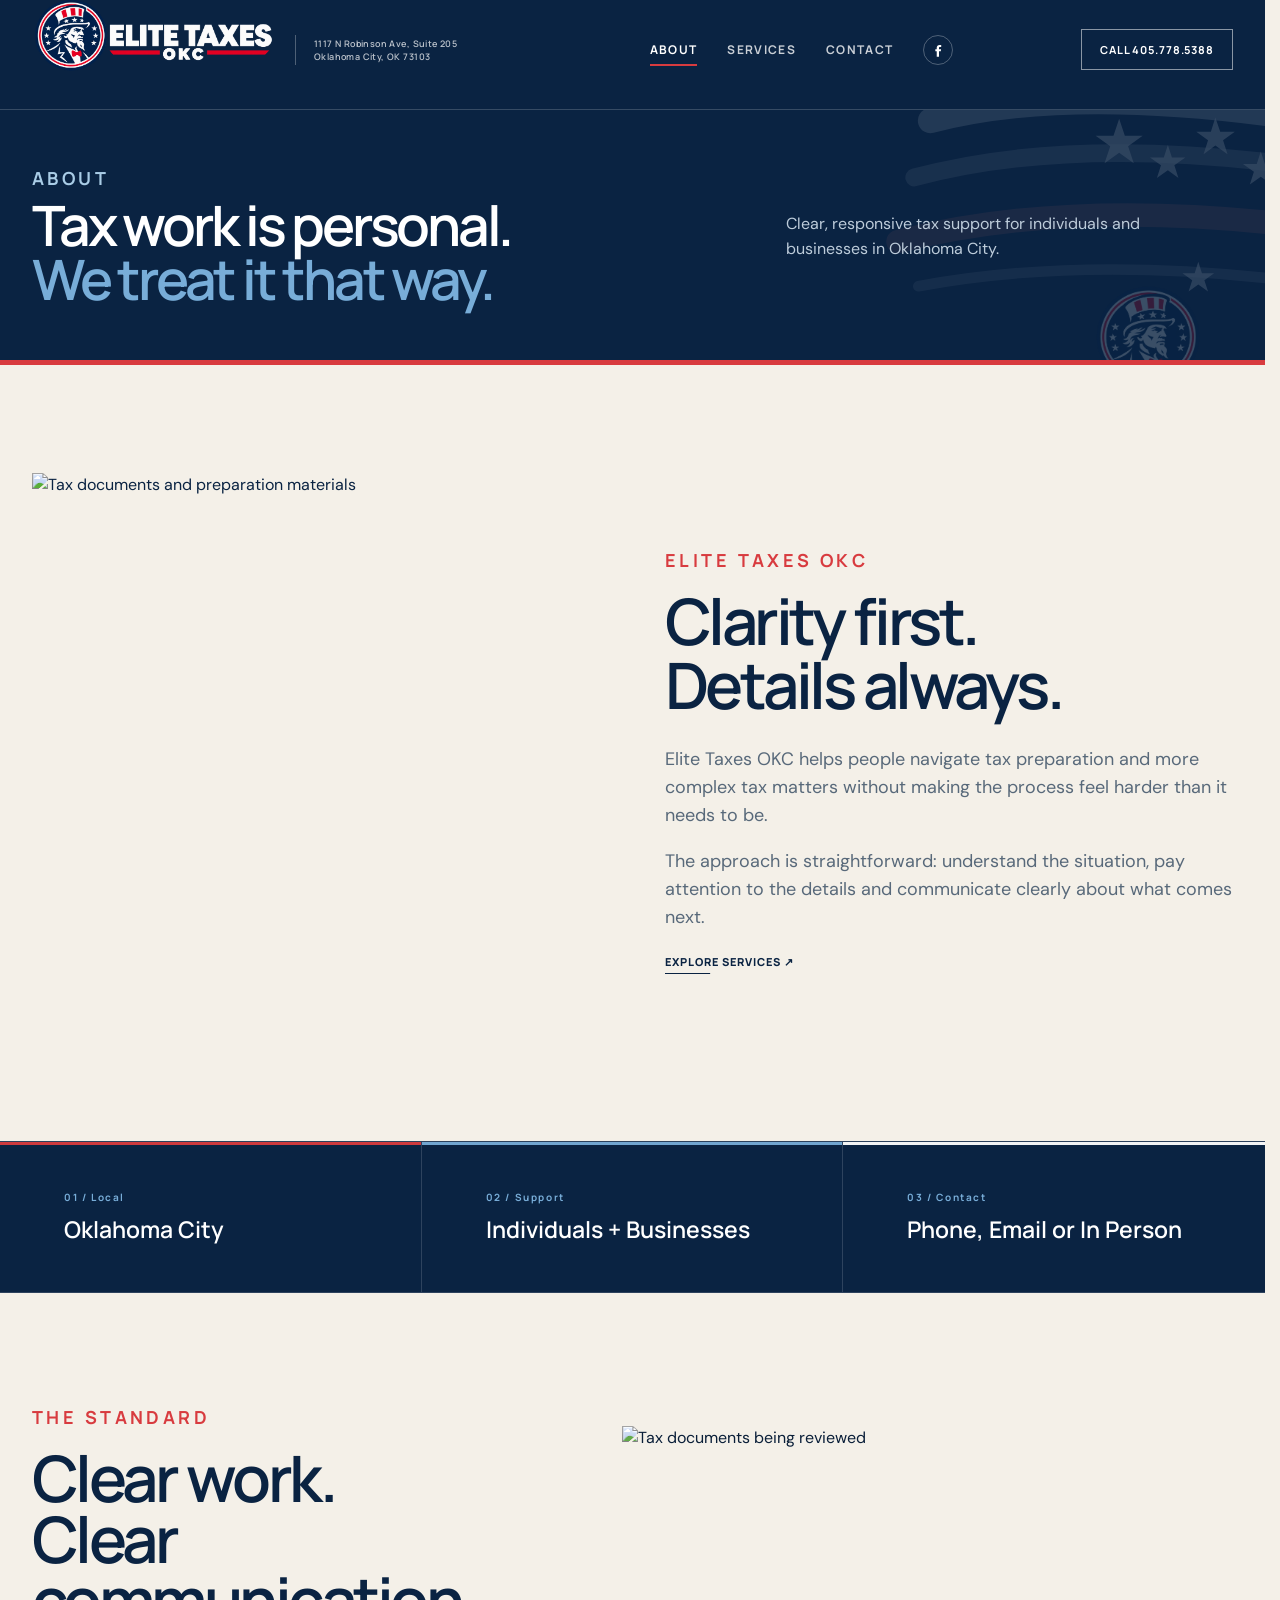
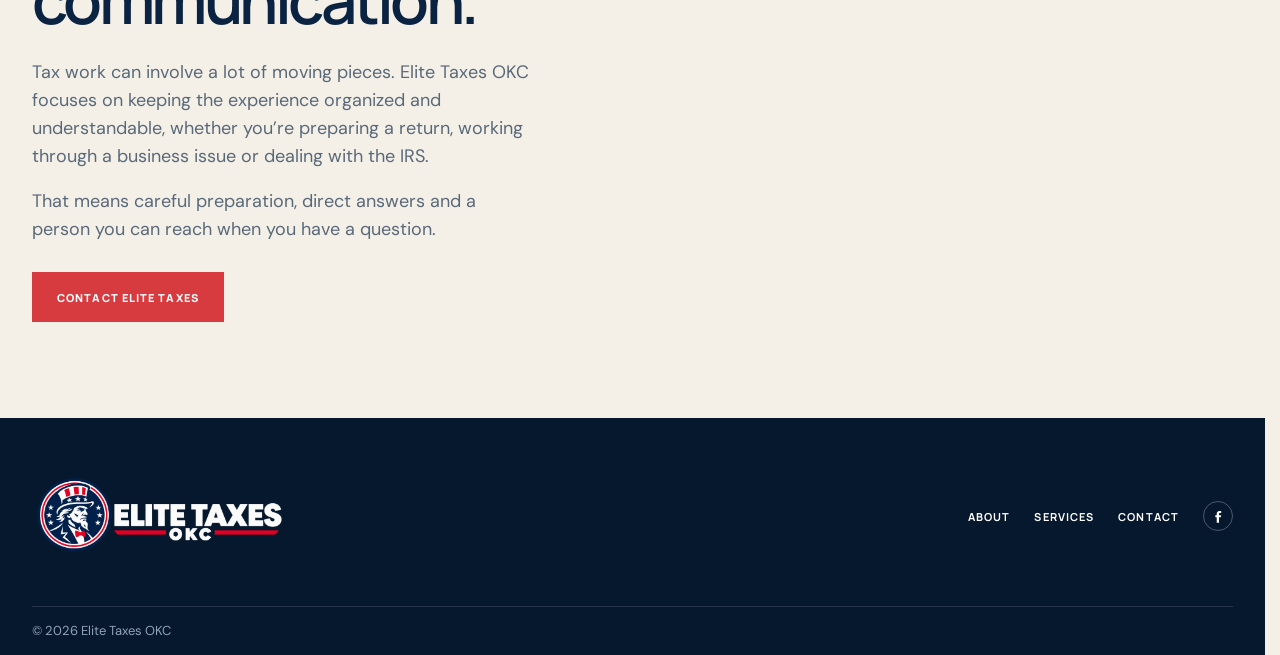
==== commit 186609e4: "Add files via upload" ====
--- a/about/index.html
+++ b/about/index.html
@@ -1,3 +1,3 @@
 <!DOCTYPE html>
 
-<html lang="en"><head><meta charset="utf-8"/><meta content="width=device-width,initial-scale=1" name="viewport"/><title>About | Elite Taxes OKC</title><meta content="Learn about Elite Taxes OKC and its straightforward approach to personal and business tax support in Oklahoma City." name="description"/><link href="https://fonts.googleapis.com" rel="preconnect"/><link crossorigin="" href="https://fonts.gstatic.com" rel="preconnect"/><link href="https://fonts.googleapis.com/css2?family=DM+Sans:wght@400;500;600;700&amp;family=Manrope:wght@400;500;600;700;800&amp;display=swap" rel="stylesheet"/><link href="../styles.css" rel="stylesheet"/></head><body class="page-about"><div class="page-header"><header class="site-header"><div class="shell header-inner"><div class="header-brand-block"><a class="brand" href="../"><picture class="header-logo-picture"><source media="(max-width: 980px)" srcset="assets/elite-taxes-logo-mobile.png"/><img alt="Elite Taxes OKC" src="../assets/elite-taxes-logo-footer.png"/></picture></a><a class="header-address" href="../contact/">1117 N Robinson Ave, Suite 205<br/>Oklahoma City, OK 73103</a></div><nav class="desktop-nav"><a class="active" href="../about/">About</a><a href="../services/">Services</a><a href="../contact/">Contact</a><a class="social-icon facebook-link" href="https://www.facebook.com/p/Elite-Taxes-LLC-61581482872189/" rel="noopener noreferrer" target="_blank" aria-label="Elite Taxes OKC on Facebook"><svg aria-hidden="true" viewBox="0 0 24 24" focusable="false"><path d="M13.5 22v-8h2.7l.4-3.1h-3.1V8.9c0-.9.3-1.5 1.6-1.5h1.7V4.6c-.3 0-1.3-.1-2.5-.1-2.5 0-4.2 1.5-4.2 4.3v2.1H8v3.1h2.1v8h3.4Z" fill="currentColor"/></svg></a></nav><a class="header-cta" href="tel:+14057785388">Call 405.778.5388</a><div class="mobile-header-actions"><a class="social-icon mobile-header-facebook" href="https://www.facebook.com/p/Elite-Taxes-LLC-61581482872189/" rel="noopener noreferrer" target="_blank" aria-label="Elite Taxes OKC on Facebook"><svg aria-hidden="true" viewBox="0 0 24 24" focusable="false"><path d="M13.5 22v-8h2.7l.4-3.1h-3.1V8.9c0-.9.3-1.5 1.6-1.5h1.7V4.6c-.3 0-1.3-.1-2.5-.1-2.5 0-4.2 1.5-4.2 4.3v2.1H8v3.1h2.1v8h3.4Z" fill="currentColor"/></svg></a><button aria-controls="mobile-menu" aria-expanded="false" class="menu-button"><span></span><span></span></button></div></div></header><nav class="mobile-menu" id="mobile-menu"><div class="shell mobile-menu-inner"><a href="../about/">About</a><a href="../services/">Services</a><a href="../contact/">Contact</a></div></nav></div><main><section class="page-hero"><img alt="" class="page-art-ribbon" src="../assets/flag-ribbon.svg"/><img alt="" class="page-art-seal" src="../assets/elite-uncle-sam-circle.png"/><div class="shell page-hero-inner"><div><p class="eyebrow blue">About</p><h1>Tax work is personal.<br/><span>We treat it that way.</span></h1></div><p>Clear, responsive tax support for individuals and businesses in Oklahoma City.</p></div></section><section class="content-section"><div class="shell about-story"><div class="about-photo reveal"><img alt="Tax documents and preparation materials" src="https://images.pexels.com/photos/8927687/pexels-photo-8927687.jpeg?cs=srgb&amp;dl=pexels-n-voitkevich-8927687.jpg&amp;fm=jpg"/></div><div class="about-panel reveal"><p class="eyebrow red">Elite Taxes OKC</p><h2>Clarity first.<br/>Details always.</h2><p>Elite Taxes OKC helps people navigate tax preparation and more complex tax matters without making the process feel harder than it needs to be.</p><p>The approach is straightforward: understand the situation, pay attention to the details and communicate clearly about what comes next.</p><a class="text-link" href="../services/">Explore services ↗</a></div></div></section><section class="local-strip"><div class="shell local-strip-grid"><div class="local-item"><span>01 / Local</span><strong>Oklahoma City</strong></div><div class="local-item"><span>02 / Support</span><strong>Individuals + Businesses</strong></div><div class="local-item"><span>03 / Contact</span><strong>Phone, Email or In Person</strong></div></div></section><section class="content-section about-standard"><div class="shell standard-layout"><div class="standard-copy"><p class="eyebrow red">The standard</p><h2>Clear work.<br/>Clear communication.</h2><p>Tax work can involve a lot of moving pieces. Elite Taxes OKC focuses on keeping the experience organized and understandable, whether you’re preparing a return, working through a business issue or dealing with the IRS.</p><p>That means careful preparation, direct answers and a person you can reach when you have a question.</p><div class="actions"><a class="button" href="../contact/">Contact Elite Taxes</a></div></div><figure class="standard-photo reveal"><img alt="Tax documents being reviewed" src="https://images.pexels.com/photos/7681091/pexels-photo-7681091.jpeg?auto=compress&amp;cs=tinysrgb&amp;w=1200"/></figure></div></section></main><footer class="site-footer"><div class="shell"><div class="footer-top"><a class="brand" href="../"><img alt="Elite Taxes OKC" src="../assets/elite-taxes-logo-footer.png"/></a><nav class="footer-nav"><a href="../about/">About</a><a href="../services/">Services</a><a href="../contact/">Contact</a><a class="social-icon facebook-link" href="https://www.facebook.com/p/Elite-Taxes-LLC-61581482872189/" rel="noopener noreferrer" target="_blank" aria-label="Elite Taxes OKC on Facebook"><svg aria-hidden="true" viewBox="0 0 24 24" focusable="false"><path d="M13.5 22v-8h2.7l.4-3.1h-3.1V8.9c0-.9.3-1.5 1.6-1.5h1.7V4.6c-.3 0-1.3-.1-2.5-.1-2.5 0-4.2 1.5-4.2 4.3v2.1H8v3.1h2.1v8h3.4Z" fill="currentColor"/></svg></a></nav></div><div class="footer-bottom"><span>© 2026 Elite Taxes OKC</span></div></div></footer><script src="../script.js"></script></body></html>
+<html lang="en"><head><meta charset="utf-8"/><meta content="width=device-width,initial-scale=1" name="viewport"/><title>About | Elite Taxes OKC</title><meta content="Learn about Elite Taxes OKC and its straightforward approach to personal and business tax support in Oklahoma City." name="description"/><link href="https://fonts.googleapis.com" rel="preconnect"/><link crossorigin="" href="https://fonts.gstatic.com" rel="preconnect"/><link href="https://fonts.googleapis.com/css2?family=DM+Sans:wght@400;500;600;700&amp;family=Manrope:wght@400;500;600;700;800&amp;display=swap" rel="stylesheet"/><link href="../styles.css" rel="stylesheet"/></head><body class="page-about"><div class="page-header"><header class="site-header"><div class="shell header-inner"><div class="header-brand-block"><a class="brand" href="../"><picture class="header-logo-picture"><source media="(max-width: 980px)" srcset="../assets/elite-taxes-logo-mobile.png"/><img alt="Elite Taxes OKC" src="../assets/elite-taxes-logo-footer.png"/></picture></a><a class="header-address" href="../contact/">1117 N Robinson Ave, Suite 205<br/>Oklahoma City, OK 73103</a></div><nav class="desktop-nav"><a class="active" href="../about/">About</a><a href="../services/">Services</a><a href="../contact/">Contact</a><a class="social-icon facebook-link" href="https://www.facebook.com/p/Elite-Taxes-LLC-61581482872189/" rel="noopener noreferrer" target="_blank" aria-label="Elite Taxes OKC on Facebook"><svg aria-hidden="true" viewBox="0 0 24 24" focusable="false"><path d="M13.5 22v-8h2.7l.4-3.1h-3.1V8.9c0-.9.3-1.5 1.6-1.5h1.7V4.6c-.3 0-1.3-.1-2.5-.1-2.5 0-4.2 1.5-4.2 4.3v2.1H8v3.1h2.1v8h3.4Z" fill="currentColor"/></svg></a></nav><a class="header-cta" href="tel:+14057785388">Call 405.778.5388</a><div class="mobile-header-actions"><a class="social-icon mobile-header-facebook" href="https://www.facebook.com/p/Elite-Taxes-LLC-61581482872189/" rel="noopener noreferrer" target="_blank" aria-label="Elite Taxes OKC on Facebook"><svg aria-hidden="true" viewBox="0 0 24 24" focusable="false"><path d="M13.5 22v-8h2.7l.4-3.1h-3.1V8.9c0-.9.3-1.5 1.6-1.5h1.7V4.6c-.3 0-1.3-.1-2.5-.1-2.5 0-4.2 1.5-4.2 4.3v2.1H8v3.1h2.1v8h3.4Z" fill="currentColor"/></svg></a><button aria-controls="mobile-menu" aria-expanded="false" class="menu-button"><span></span><span></span></button></div></div></header><nav class="mobile-menu" id="mobile-menu"><div class="shell mobile-menu-inner"><a href="../about/">About</a><a href="../services/">Services</a><a href="../contact/">Contact</a></div></nav></div><main><section class="page-hero"><img alt="" class="page-art-ribbon" src="../assets/flag-ribbon.svg"/><img alt="" class="page-art-seal" src="../assets/elite-uncle-sam-circle.png"/><div class="shell page-hero-inner"><div><p class="eyebrow blue">About</p><h1>Tax work is personal.<br/><span>We treat it that way.</span></h1></div><p>Clear, responsive tax support for individuals and businesses in Oklahoma City.</p></div></section><section class="content-section"><div class="shell about-story"><div class="about-photo reveal"><img alt="Tax documents and preparation materials" src="https://images.pexels.com/photos/8927687/pexels-photo-8927687.jpeg?cs=srgb&amp;dl=pexels-n-voitkevich-8927687.jpg&amp;fm=jpg"/></div><div class="about-panel reveal"><p class="eyebrow red">Elite Taxes OKC</p><h2>Clarity first.<br/>Details always.</h2><p>Elite Taxes OKC helps people navigate tax preparation and more complex tax matters without making the process feel harder than it needs to be.</p><p>The approach is straightforward: understand the situation, pay attention to the details and communicate clearly about what comes next.</p><a class="text-link" href="../services/">Explore services ↗</a></div></div></section><section class="local-strip"><div class="shell local-strip-grid"><div class="local-item"><span>01 / Local</span><strong>Oklahoma City</strong></div><div class="local-item"><span>02 / Support</span><strong>Individuals + Businesses</strong></div><div class="local-item"><span>03 / Contact</span><strong>Phone, Email or In Person</strong></div></div></section><section class="content-section about-standard"><div class="shell standard-layout"><div class="standard-copy"><p class="eyebrow red">The standard</p><h2>Clear work.<br/>Clear communication.</h2><p>Tax work can involve a lot of moving pieces. Elite Taxes OKC focuses on keeping the experience organized and understandable, whether you’re preparing a return, working through a business issue or dealing with the IRS.</p><p>That means careful preparation, direct answers and a person you can reach when you have a question.</p><div class="actions"><a class="button" href="../contact/">Contact Elite Taxes</a></div></div><figure class="standard-photo reveal"><img alt="Tax documents being reviewed" src="https://images.pexels.com/photos/7681091/pexels-photo-7681091.jpeg?auto=compress&amp;cs=tinysrgb&amp;w=1200"/></figure></div></section></main><footer class="site-footer"><div class="shell"><div class="footer-top"><a class="brand" href="../"><img alt="Elite Taxes OKC" src="../assets/elite-taxes-logo-footer.png"/></a><nav class="footer-nav"><a href="../about/">About</a><a href="../services/">Services</a><a href="../contact/">Contact</a><a class="social-icon facebook-link" href="https://www.facebook.com/p/Elite-Taxes-LLC-61581482872189/" rel="noopener noreferrer" target="_blank" aria-label="Elite Taxes OKC on Facebook"><svg aria-hidden="true" viewBox="0 0 24 24" focusable="false"><path d="M13.5 22v-8h2.7l.4-3.1h-3.1V8.9c0-.9.3-1.5 1.6-1.5h1.7V4.6c-.3 0-1.3-.1-2.5-.1-2.5 0-4.2 1.5-4.2 4.3v2.1H8v3.1h2.1v8h3.4Z" fill="currentColor"/></svg></a></nav></div><div class="footer-bottom"><span>© 2026 Elite Taxes OKC</span></div></div></footer><script src="../script.js"></script></body></html>
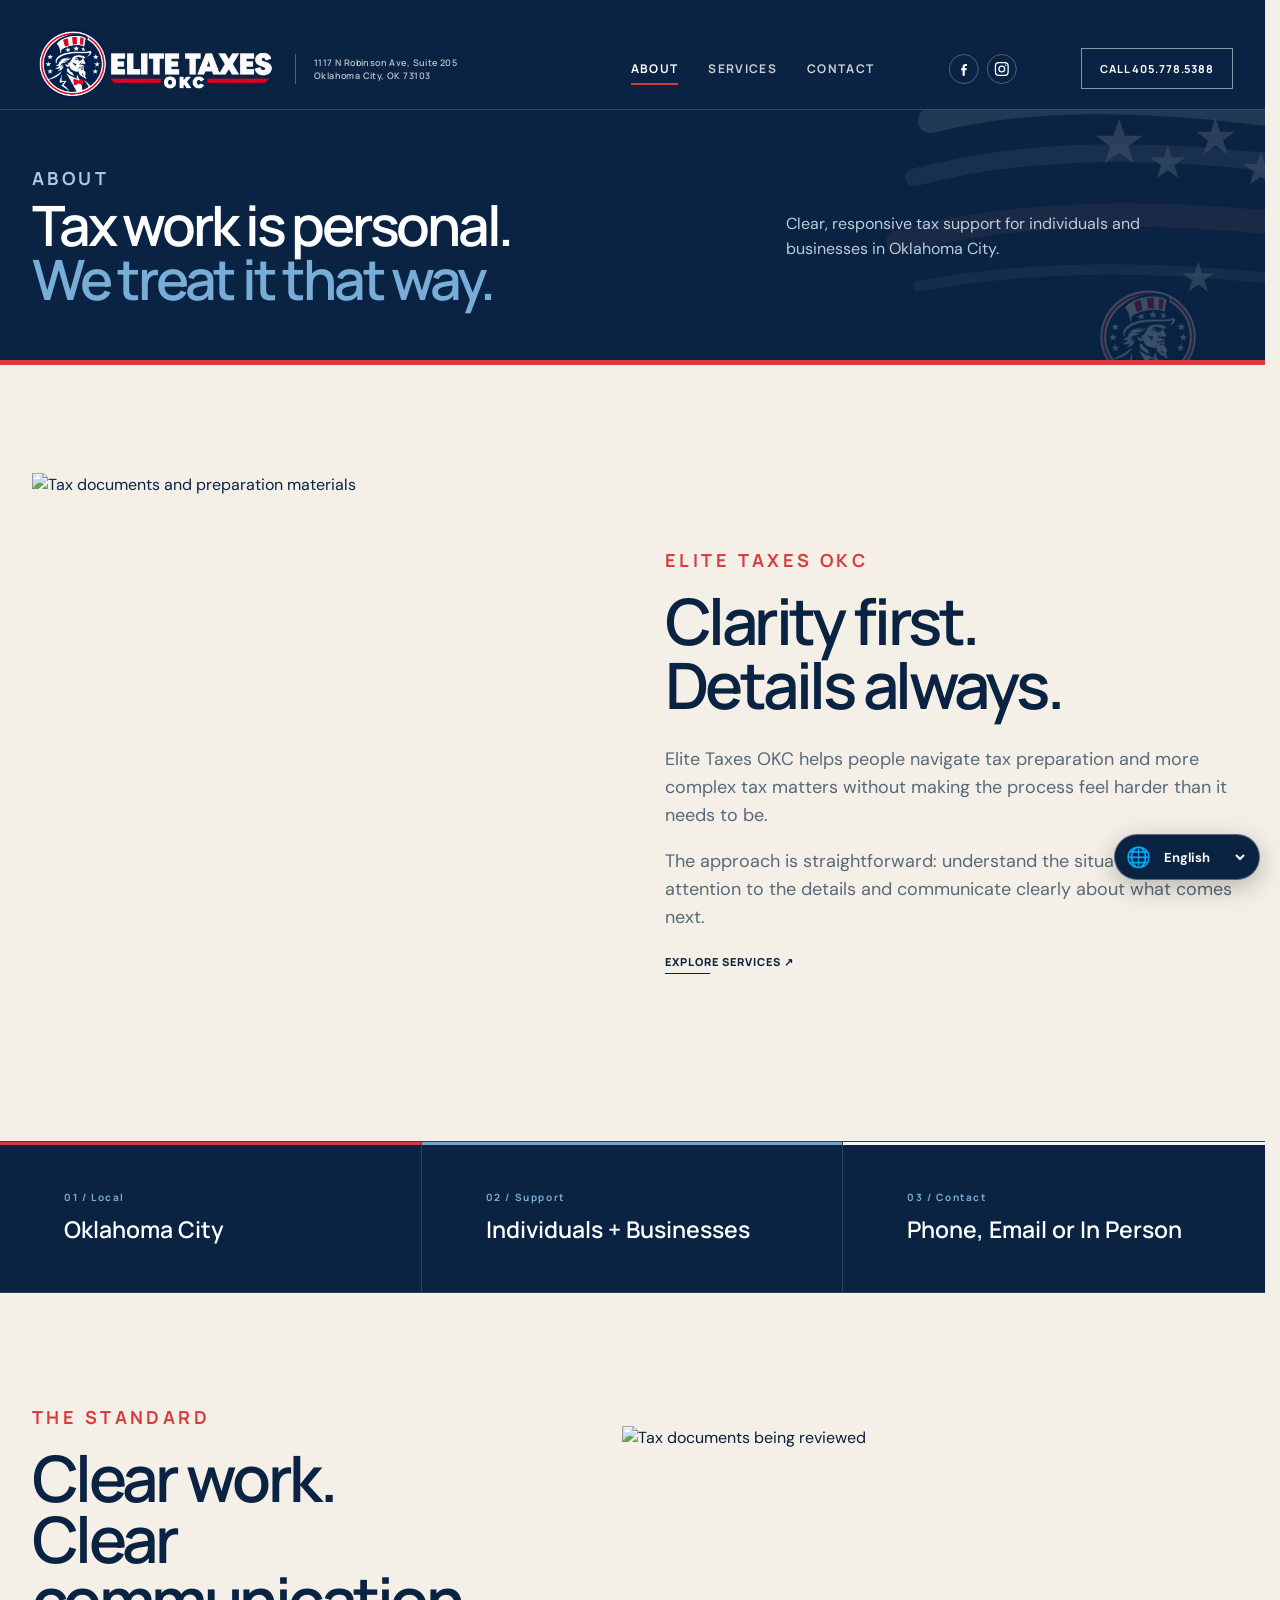
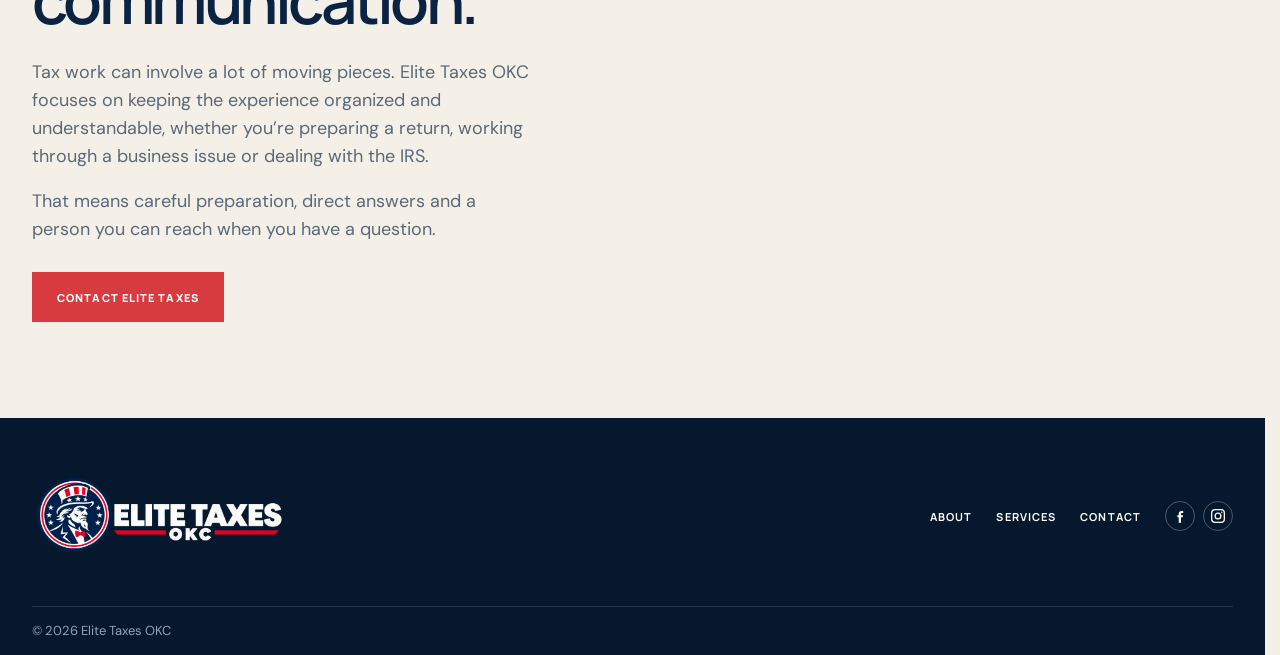
==== commit c9727940: "Add Instagram links and refine tablet header layout" ====
--- a/about/index.html
+++ b/about/index.html
@@ -1,3 +1,3 @@
 <!DOCTYPE html>
 
-<html lang="en"><head><meta charset="utf-8"/><meta content="width=device-width,initial-scale=1" name="viewport"/><title>About | Elite Taxes OKC</title><meta content="Learn about Elite Taxes OKC and its straightforward approach to personal and business tax support in Oklahoma City." name="description"/><link href="https://fonts.googleapis.com" rel="preconnect"/><link crossorigin="" href="https://fonts.gstatic.com" rel="preconnect"/><link href="https://fonts.googleapis.com/css2?family=DM+Sans:wght@400;500;600;700&amp;family=Manrope:wght@400;500;600;700;800&amp;display=swap" rel="stylesheet"/><link href="../styles.css" rel="stylesheet"/></head><body class="page-about"><div class="page-header"><header class="site-header"><div class="shell header-inner"><div class="header-brand-block"><a class="brand" href="../"><picture class="header-logo-picture"><source media="(max-width: 980px)" srcset="../assets/elite-taxes-logo-mobile.png"/><img alt="Elite Taxes OKC" src="../assets/elite-taxes-logo-footer.png"/></picture></a><a class="header-address" href="../contact/">1117 N Robinson Ave, Suite 205<br/>Oklahoma City, OK 73103</a></div><nav class="desktop-nav"><a class="active" href="../about/">About</a><a href="../services/">Services</a><a href="../contact/">Contact</a><a class="social-icon facebook-link" href="https://www.facebook.com/p/Elite-Taxes-LLC-61581482872189/" rel="noopener noreferrer" target="_blank" aria-label="Elite Taxes OKC on Facebook"><svg aria-hidden="true" viewBox="0 0 24 24" focusable="false"><path d="M13.5 22v-8h2.7l.4-3.1h-3.1V8.9c0-.9.3-1.5 1.6-1.5h1.7V4.6c-.3 0-1.3-.1-2.5-.1-2.5 0-4.2 1.5-4.2 4.3v2.1H8v3.1h2.1v8h3.4Z" fill="currentColor"/></svg></a></nav><a class="header-cta" href="tel:+14057785388">Call 405.778.5388</a><div class="mobile-header-actions"><a class="social-icon mobile-header-facebook" href="https://www.facebook.com/p/Elite-Taxes-LLC-61581482872189/" rel="noopener noreferrer" target="_blank" aria-label="Elite Taxes OKC on Facebook"><svg aria-hidden="true" viewBox="0 0 24 24" focusable="false"><path d="M13.5 22v-8h2.7l.4-3.1h-3.1V8.9c0-.9.3-1.5 1.6-1.5h1.7V4.6c-.3 0-1.3-.1-2.5-.1-2.5 0-4.2 1.5-4.2 4.3v2.1H8v3.1h2.1v8h3.4Z" fill="currentColor"/></svg></a><button aria-controls="mobile-menu" aria-expanded="false" class="menu-button"><span></span><span></span></button></div></div></header><nav class="mobile-menu" id="mobile-menu"><div class="shell mobile-menu-inner"><a href="../about/">About</a><a href="../services/">Services</a><a href="../contact/">Contact</a></div></nav></div><main><section class="page-hero"><img alt="" class="page-art-ribbon" src="../assets/flag-ribbon.svg"/><img alt="" class="page-art-seal" src="../assets/elite-uncle-sam-circle.png"/><div class="shell page-hero-inner"><div><p class="eyebrow blue">About</p><h1>Tax work is personal.<br/><span>We treat it that way.</span></h1></div><p>Clear, responsive tax support for individuals and businesses in Oklahoma City.</p></div></section><section class="content-section"><div class="shell about-story"><div class="about-photo reveal"><img alt="Tax documents and preparation materials" src="https://images.pexels.com/photos/8927687/pexels-photo-8927687.jpeg?cs=srgb&amp;dl=pexels-n-voitkevich-8927687.jpg&amp;fm=jpg"/></div><div class="about-panel reveal"><p class="eyebrow red">Elite Taxes OKC</p><h2>Clarity first.<br/>Details always.</h2><p>Elite Taxes OKC helps people navigate tax preparation and more complex tax matters without making the process feel harder than it needs to be.</p><p>The approach is straightforward: understand the situation, pay attention to the details and communicate clearly about what comes next.</p><a class="text-link" href="../services/">Explore services ↗</a></div></div></section><section class="local-strip"><div class="shell local-strip-grid"><div class="local-item"><span>01 / Local</span><strong>Oklahoma City</strong></div><div class="local-item"><span>02 / Support</span><strong>Individuals + Businesses</strong></div><div class="local-item"><span>03 / Contact</span><strong>Phone, Email or In Person</strong></div></div></section><section class="content-section about-standard"><div class="shell standard-layout"><div class="standard-copy"><p class="eyebrow red">The standard</p><h2>Clear work.<br/>Clear communication.</h2><p>Tax work can involve a lot of moving pieces. Elite Taxes OKC focuses on keeping the experience organized and understandable, whether you’re preparing a return, working through a business issue or dealing with the IRS.</p><p>That means careful preparation, direct answers and a person you can reach when you have a question.</p><div class="actions"><a class="button" href="../contact/">Contact Elite Taxes</a></div></div><figure class="standard-photo reveal"><img alt="Tax documents being reviewed" src="https://images.pexels.com/photos/7681091/pexels-photo-7681091.jpeg?auto=compress&amp;cs=tinysrgb&amp;w=1200"/></figure></div></section></main><footer class="site-footer"><div class="shell"><div class="footer-top"><a class="brand" href="../"><img alt="Elite Taxes OKC" src="../assets/elite-taxes-logo-footer.png"/></a><nav class="footer-nav"><a href="../about/">About</a><a href="../services/">Services</a><a href="../contact/">Contact</a><a class="social-icon facebook-link" href="https://www.facebook.com/p/Elite-Taxes-LLC-61581482872189/" rel="noopener noreferrer" target="_blank" aria-label="Elite Taxes OKC on Facebook"><svg aria-hidden="true" viewBox="0 0 24 24" focusable="false"><path d="M13.5 22v-8h2.7l.4-3.1h-3.1V8.9c0-.9.3-1.5 1.6-1.5h1.7V4.6c-.3 0-1.3-.1-2.5-.1-2.5 0-4.2 1.5-4.2 4.3v2.1H8v3.1h2.1v8h3.4Z" fill="currentColor"/></svg></a></nav></div><div class="footer-bottom"><span>© 2026 Elite Taxes OKC</span></div></div></footer><script src="../script.js"></script></body></html>
+<html lang="en"><head><meta charset="utf-8"/><meta content="width=device-width,initial-scale=1" name="viewport"/><title>About | Elite Taxes OKC</title><meta content="Learn about Elite Taxes OKC and its straightforward approach to personal and business tax support in Oklahoma City." name="description"/><link href="https://fonts.googleapis.com" rel="preconnect"/><link crossorigin="" href="https://fonts.gstatic.com" rel="preconnect"/><link href="https://fonts.googleapis.com/css2?family=DM+Sans:wght@400;500;600;700&amp;family=Manrope:wght@400;500;600;700;800&amp;display=swap" rel="stylesheet"/><link href="../styles.css" rel="stylesheet"/></head><body class="page-about"><div class="page-header"><header class="site-header"><div class="shell header-inner"><div class="header-brand-block"><a class="brand" href="../"><picture class="header-logo-picture"><source media="(max-width: 980px)" srcset="../assets/elite-taxes-logo-mobile.png"/><img alt="Elite Taxes OKC" src="../assets/elite-taxes-logo-footer.png"/></picture></a><a class="header-address" href="../contact/">1117 N Robinson Ave, Suite 205<br/>Oklahoma City, OK 73103</a></div><nav class="desktop-nav"><a class="active" href="../about/">About</a><a href="../services/">Services</a><a href="../contact/">Contact</a><span class="social-cluster"><a class="social-icon facebook-link" href="https://www.facebook.com/p/Elite-Taxes-LLC-61581482872189/" rel="noopener noreferrer" target="_blank" aria-label="Elite Taxes OKC on Facebook"><svg aria-hidden="true" viewBox="0 0 24 24" focusable="false"><path d="M13.5 22v-8h2.7l.4-3.1h-3.1V8.9c0-.9.3-1.5 1.6-1.5h1.7V4.6c-.3 0-1.3-.1-2.5-.1-2.5 0-4.2 1.5-4.2 4.3v2.1H8v3.1h2.1v8h3.4Z" fill="currentColor"/></svg></a><a class="social-icon instagram-link" href="https://www.instagram.com/elitetaxesokc/" rel="noopener noreferrer" target="_blank" aria-label="Elite Taxes OKC on Instagram"><svg aria-hidden="true" viewBox="0 0 24 24" focusable="false"><rect x="2.5" y="2.5" width="19" height="19" rx="5" fill="none" stroke="currentColor" stroke-width="1.9"/><circle cx="12" cy="12" r="4.3" fill="none" stroke="currentColor" stroke-width="1.9"/><circle cx="17.8" cy="6.4" r="1.1" fill="currentColor"/></svg></a></span></nav><a class="header-cta" href="tel:+14057785388">Call 405.778.5388</a><div class="mobile-header-actions"><a class="social-icon mobile-header-facebook" href="https://www.facebook.com/p/Elite-Taxes-LLC-61581482872189/" rel="noopener noreferrer" target="_blank" aria-label="Elite Taxes OKC on Facebook"><svg aria-hidden="true" viewBox="0 0 24 24" focusable="false"><path d="M13.5 22v-8h2.7l.4-3.1h-3.1V8.9c0-.9.3-1.5 1.6-1.5h1.7V4.6c-.3 0-1.3-.1-2.5-.1-2.5 0-4.2 1.5-4.2 4.3v2.1H8v3.1h2.1v8h3.4Z" fill="currentColor"/></svg></a><a class="social-icon mobile-header-instagram" href="https://www.instagram.com/elitetaxesokc/" rel="noopener noreferrer" target="_blank" aria-label="Elite Taxes OKC on Instagram"><svg aria-hidden="true" viewBox="0 0 24 24" focusable="false"><rect x="2.5" y="2.5" width="19" height="19" rx="5" fill="none" stroke="currentColor" stroke-width="1.9"/><circle cx="12" cy="12" r="4.3" fill="none" stroke="currentColor" stroke-width="1.9"/><circle cx="17.8" cy="6.4" r="1.1" fill="currentColor"/></svg></a><button aria-controls="mobile-menu" aria-expanded="false" class="menu-button"><span></span><span></span></button></div></div></header><nav class="mobile-menu" id="mobile-menu"><div class="shell mobile-menu-inner"><a href="../about/">About</a><a href="../services/">Services</a><a href="../contact/">Contact</a></div></nav></div><main><section class="page-hero"><img alt="" class="page-art-ribbon" src="../assets/flag-ribbon.svg"/><img alt="" class="page-art-seal" src="../assets/elite-uncle-sam-circle.png"/><div class="shell page-hero-inner"><div><p class="eyebrow blue">About</p><h1>Tax work is personal.<br/><span>We treat it that way.</span></h1></div><p>Clear, responsive tax support for individuals and businesses in Oklahoma City.</p></div></section><section class="content-section"><div class="shell about-story"><div class="about-photo reveal"><img alt="Tax documents and preparation materials" src="https://images.pexels.com/photos/8927687/pexels-photo-8927687.jpeg?cs=srgb&amp;dl=pexels-n-voitkevich-8927687.jpg&amp;fm=jpg"/></div><div class="about-panel reveal"><p class="eyebrow red">Elite Taxes OKC</p><h2>Clarity first.<br/>Details always.</h2><p>Elite Taxes OKC helps people navigate tax preparation and more complex tax matters without making the process feel harder than it needs to be.</p><p>The approach is straightforward: understand the situation, pay attention to the details and communicate clearly about what comes next.</p><a class="text-link" href="../services/">Explore services ↗</a></div></div></section><section class="local-strip"><div class="shell local-strip-grid"><div class="local-item"><span>01 / Local</span><strong>Oklahoma City</strong></div><div class="local-item"><span>02 / Support</span><strong>Individuals + Businesses</strong></div><div class="local-item"><span>03 / Contact</span><strong>Phone, Email or In Person</strong></div></div></section><section class="content-section about-standard"><div class="shell standard-layout"><div class="standard-copy"><p class="eyebrow red">The standard</p><h2>Clear work.<br/>Clear communication.</h2><p>Tax work can involve a lot of moving pieces. Elite Taxes OKC focuses on keeping the experience organized and understandable, whether you’re preparing a return, working through a business issue or dealing with the IRS.</p><p>That means careful preparation, direct answers and a person you can reach when you have a question.</p><div class="actions"><a class="button" href="../contact/">Contact Elite Taxes</a></div></div><figure class="standard-photo reveal"><img alt="Tax documents being reviewed" src="https://images.pexels.com/photos/7681091/pexels-photo-7681091.jpeg?auto=compress&amp;cs=tinysrgb&amp;w=1200"/></figure></div></section></main><footer class="site-footer"><div class="shell"><div class="footer-top"><a class="brand" href="../"><img alt="Elite Taxes OKC" src="../assets/elite-taxes-logo-footer.png"/></a><nav class="footer-nav"><a href="../about/">About</a><a href="../services/">Services</a><a href="../contact/">Contact</a><span class="social-cluster"><a class="social-icon facebook-link" href="https://www.facebook.com/p/Elite-Taxes-LLC-61581482872189/" rel="noopener noreferrer" target="_blank" aria-label="Elite Taxes OKC on Facebook"><svg aria-hidden="true" viewBox="0 0 24 24" focusable="false"><path d="M13.5 22v-8h2.7l.4-3.1h-3.1V8.9c0-.9.3-1.5 1.6-1.5h1.7V4.6c-.3 0-1.3-.1-2.5-.1-2.5 0-4.2 1.5-4.2 4.3v2.1H8v3.1h2.1v8h3.4Z" fill="currentColor"/></svg></a><a class="social-icon instagram-link" href="https://www.instagram.com/elitetaxesokc/" rel="noopener noreferrer" target="_blank" aria-label="Elite Taxes OKC on Instagram"><svg aria-hidden="true" viewBox="0 0 24 24" focusable="false"><rect x="2.5" y="2.5" width="19" height="19" rx="5" fill="none" stroke="currentColor" stroke-width="1.9"/><circle cx="12" cy="12" r="4.3" fill="none" stroke="currentColor" stroke-width="1.9"/><circle cx="17.8" cy="6.4" r="1.1" fill="currentColor"/></svg></a></span></nav></div><div class="footer-bottom"><span>© 2026 Elite Taxes OKC</span></div></div></footer><script src="../script.js"></script></body></html>
--- a/styles.css
+++ b/styles.css
@@ -871,6 +871,16 @@
 .mobile-facebook .social-icon{width:28px;height:28px;border-color:rgba(255,255,255,.24)}
 .mobile-facebook .social-icon:hover{transform:none}
 
+/* Group social links without changing the header's navigation spacing. */
+.social-cluster{display:inline-flex;align-items:center;gap:8px}
+.mobile-header-instagram{display:none}
+@media(max-width:980px){
+  .mobile-header-instagram{display:inline-flex;width:34px;height:34px;border-color:rgba(255,255,255,.46)}
+}
+@media(max-width:640px){
+  .mobile-header-instagram{width:32px;height:32px}
+}
+
 /* v4.13 — responsive cleanup: tall desktop + inner-page mobile heroes */
 
 /* Tall desktop / 1440p-class displays: keep the homepage hero cinematic,
@@ -1951,3 +1961,285 @@
     line-height:1.12;
   }
 }
+
+/* v4.37 — desktop inner-page hero alignment.
+   Match About / Services / Contact to the homepage's standard shell.
+   Desktop only; tablet/mobile remain unchanged. */
+@media (min-width:1200px){
+  .page-about .page-hero-inner,
+  .page-services .page-hero-inner,
+  .page-contact .page-hero-inner{
+    width:min(calc(100% - 64px),var(--max));
+  }
+}
+
+/* Language selector — fixed, accessible and independent of the page layout. */
+.visually-hidden{position:absolute!important;width:1px;height:1px;padding:0;margin:-1px;overflow:hidden;clip:rect(0,0,0,0);white-space:nowrap;border:0}
+.site-language-switcher{
+  position:fixed;
+  z-index:100;
+  right:20px;
+  bottom:20px;
+  bottom:max(20px, env(safe-area-inset-bottom));
+  display:flex;
+  align-items:center;
+  gap:8px;
+  min-height:44px;
+  padding:5px 11px;
+  border:1px solid rgba(255,255,255,.32);
+  border-radius:999px;
+  background:#0a2342;
+  color:#fff;
+  box-shadow:0 7px 26px rgba(0,0,0,.25);
+  direction:ltr;
+}
+.site-language-switcher .language-globe{font:20px/1 sans-serif}
+.site-language-switcher select{
+  max-width:118px;
+  min-height:34px;
+  padding:0 17px 0 1px;
+  border:0;
+  background:transparent;
+  color:inherit;
+  font:700 13px/1.2 "DM Sans",Tahoma,Arial,sans-serif;
+  cursor:pointer;
+  color-scheme:dark;
+}
+.site-language-switcher select option{background:#0a2342;color:#fff}
+.site-language-switcher select:focus-visible{outline:2px solid #a9cce6;outline-offset:3px;border-radius:3px}
+@media(max-width:640px){
+  .site-language-switcher{right:12px;bottom:12px;bottom:max(12px, env(safe-area-inset-bottom));padding:4px 9px}
+}
+
+/* Keep columns, photos, navigation and decorative elements in their original
+   positions. Only Arabic text uses RTL reading direction. */
+html[lang="ar"] body{font-family:Tahoma,Arial,sans-serif}
+html[lang="ar"] .eyebrow,
+html[lang="ar"] .desktop-nav,
+html[lang="ar"] .footer-nav,
+html[lang="ar"] .button,
+html[lang="ar"] .text-link,
+html[lang="ar"] .label,
+html[lang="ar"] .contact-note span,
+html[lang="ar"] .local-item span,
+html[lang="ar"] .marquee-track{letter-spacing:0;text-transform:none}
+html[lang="ar"] main h1,
+html[lang="ar"] main h2,
+html[lang="ar"] main h3,
+html[lang="ar"] main p,
+html[lang="ar"] .hero-meta span,
+html[lang="ar"] .marquee-track span,
+html[lang="ar"] .desktop-nav a:not(.social-icon),
+html[lang="ar"] .mobile-menu a,
+html[lang="ar"] .footer-nav a:not(.social-icon),
+html[lang="ar"] .proof-row strong,
+html[lang="ar"] .local-item strong,
+html[lang="ar"] .contact-note span{
+  direction:rtl;
+  text-align:right;
+}
+html[lang="ar"] .hero h1{font:600 clamp(48px,5.6vw,82px)/1.17 Tahoma,Arial,sans-serif;letter-spacing:0}
+html[lang="ar"] .page-hero h1{font:600 clamp(42px,5vw,72px)/1.21 Tahoma,Arial,sans-serif;letter-spacing:0}
+html[lang="ar"] .studio-copy h2,
+html[lang="ar"] .cap-head h2,
+html[lang="ar"] .visual-copy h2,
+html[lang="ar"] .process-head h2,
+html[lang="ar"] .cta h2,
+html[lang="ar"] .about-panel h2,
+html[lang="ar"] .standard-copy h2,
+html[lang="ar"] .contact-copy h2{font-family:Tahoma,Arial,sans-serif;line-height:1.25;letter-spacing:0}
+html[lang="ar"] .studio-copy h2{font-size:clamp(40px,3.7vw,62px);line-height:1.16}
+html[lang="ar"] .studio-copy h2 span{font-size:1em;line-height:inherit;white-space:normal}
+html[lang="ar"] .cap-head h2,
+html[lang="ar"] .process-head h2,
+html[lang="ar"] .visual-copy h2,
+html[lang="ar"] .cta h2{font-size:clamp(40px,4.1vw,68px)}
+html[lang="ar"] .about-panel h2,
+html[lang="ar"] .standard-copy h2,
+html[lang="ar"] .contact-copy h2{font-size:clamp(38px,4vw,62px)}
+html[lang="ar"] .page-hero h1 span{white-space:normal}
+html[lang="ar"] .step h3,
+html[lang="ar"] .service-card h3,
+html[lang="ar"] .cap-row h3,
+html[lang="ar"] .quick-contact h2{font-family:Tahoma,Arial,sans-serif;line-height:1.3;letter-spacing:0}
+html[lang="ar"] .button,
+html[lang="ar"] .text-link{font-size:13px}
+html[lang="ar"] .cap-row h3,
+html[lang="ar"] .service-card h3,
+html[lang="ar"] .hero h1,
+html[lang="ar"] .page-hero h1{overflow-wrap:break-word}
+html[lang="ar"] .header-address,
+html[lang="ar"] .contact-panel a[href^="tel:"],
+html[lang="ar"] .contact-panel a[href^="mailto:"],
+html[lang="ar"] .contact-panel address{
+  direction:ltr;
+  unicode-bidi:isolate;
+}
+html[lang="ar"] .contact-panel a[href^="tel:"],
+html[lang="ar"] .contact-panel a[href^="mailto:"]{display:inline-block}
+/* Read the Arabic hero's eyebrow from right to left; this also moves the
+   decorative red rule between the city and service labels. */
+html[lang="ar"] .hero-meta{direction:rtl}
+html[lang="ar"] .hero-meta span+span:before{margin-right:0;margin-left:22px}
+html[lang="es"] .studio-copy h2{font-size:clamp(42px,4.2vw,70px);line-height:1.08}
+html[lang="es"] .studio-copy h2 span{font-size:1em;line-height:inherit;white-space:normal}
+html[lang="es"] .cap-head h2,
+html[lang="es"] .process-head h2,
+html[lang="es"] .visual-copy h2,
+html[lang="es"] .cta h2{font-size:clamp(43px,4.6vw,72px);line-height:1.09}
+html[lang="es"] .page-hero h1{font-size:clamp(48px,5.4vw,80px);line-height:1.08}
+html[lang="es"] .page-hero h1 span{white-space:normal}
+html[lang="es"] .hero h1{font-size:clamp(54px,7vw,102px);overflow-wrap:break-word}
+/* Inset the homepage hero and its header together on laptop-size desktops.
+   Leave all later content sections, inner pages, and large desktops untouched. */
+@media (min-width:981px){
+  body:not([class]) .site-header .shell,
+  body:not([class]) .hero-inner{width:min(calc(100% - 14vw),var(--max))}
+}
+/* Spanish hero: keep the longer translated headline proportionate on laptops,
+   including browser windows with taller viewports. Larger desktops and tablets
+   retain their original treatment. */
+@media (min-width:981px) and (max-width:1650px){
+  html[lang="es"] .hero-copy{max-width:790px}
+  html[lang="es"] .hero h1{
+    font-size:clamp(62px,5.4vw,78px);
+    line-height:.98;
+    margin-bottom:24px;
+  }
+}
+@media(max-width:640px){
+  html[lang="ar"] .hero h1{font-size:clamp(38px,9.7vw,52px)}
+  html[lang="ar"] .page-hero h1{font-size:clamp(34px,8.8vw,46px)}
+  html[lang="ar"] .studio-copy h2,
+  html[lang="ar"] .cap-head h2,
+  html[lang="ar"] .process-head h2,
+  html[lang="ar"] .visual-copy h2,
+  html[lang="ar"] .cta h2{font-size:clamp(34px,9vw,44px)}
+  html[lang="es"] .studio-copy h2,
+  html[lang="es"] .cap-head h2,
+  html[lang="es"] .process-head h2,
+  html[lang="es"] .visual-copy h2,
+  html[lang="es"] .cta h2{font-size:clamp(36px,9vw,44px)}
+  html[lang="es"] .page-hero h1{font-size:clamp(38px,9vw,48px)}
+  html[lang="es"] .hero h1{font-size:clamp(43px,10vw,56px)}
+}
+
+/* Desktop hero translation rhythm.
+   Longer Spanish and Arabic headings need different widths and typography to
+   follow English's two-line/three-line breakpoints. Keep the original English
+   composition and all laptop/tablet/mobile styles completely untouched. */
+@media (min-width:1660px) and (max-width:1999px){
+  html[lang="es"] .hero-copy{max-width:clamp(820px,47.9vw,920px)}
+  html[lang="es"] .hero h1{
+    font-size:clamp(91px,5.5vw,103px);
+    line-height:1;
+    margin-bottom:26px;
+  }
+  /* Arabic needs a slightly wider text lane so its two translated phrases
+     settle into the same three-line rhythm as the English/Spanish hero. */
+  html[lang="ar"] .hero-copy{max-width:clamp(640px,35vw,700px)}
+  html[lang="ar"] .hero h1{
+    font-size:clamp(84px,5vw,96px);
+    line-height:1.075;
+    margin-bottom:26px;
+  }
+}
+/* English fits on two lines at these narrower desktop widths. */
+@media (min-width:1660px) and (max-width:1879px){
+  html[lang="es"] .hero-copy{max-width:980px}
+  html[lang="ar"] .hero-copy{max-width:800px}
+}
+@media (min-width:2000px){
+  html[lang="es"] .hero-copy{max-width:1010px}
+  html[lang="es"] .hero h1{
+    font-size:114px;
+    line-height:1.01;
+    margin-bottom:30px;
+  }
+  html[lang="ar"] .hero-copy{max-width:750px}
+  html[lang="ar"] .hero h1{
+    font-size:106px;
+    line-height:1.09;
+    margin-bottom:30px;
+  }
+}
+
+/* Leave room for both social icons and the hamburger on narrow phones. */
+@media(max-width:370px){
+  .mobile-header-actions{gap:6px}
+  .mobile-header-facebook,.mobile-header-instagram{width:28px;height:28px}
+  .mobile-header-actions .menu-button{padding-left:4px}
+  .mobile-header-actions .menu-button span{width:22px}
+  .header-inner{gap:6px}
+}
+
+/* Balance the two social buttons between desktop navigation and call CTA. */
+@media(min-width:1280px){
+  .desktop-nav .social-cluster{transform:translateX(clamp(32px,3.5vw,56px))}
+}
+
+/* iPad Pro portrait (1032px-class): use the clean tablet header instead of
+   squeezing full desktop navigation, social links and CTA into one row.
+   Landscape laptops, regular desktops, and iPad Mini stay unchanged. */
+@media (min-width:981px) and (max-width:1180px) and (orientation:portrait){
+  .site-header{height:96px}
+  .header-inner{
+    height:100%;
+    grid-template-columns:minmax(0,1fr) auto;
+    gap:18px;
+    align-items:center;
+    padding-top:10px;
+    padding-bottom:12px;
+  }
+  .header-brand-block{
+    height:auto;
+    display:flex;
+    flex-direction:row;
+    align-items:center;
+    justify-content:flex-start;
+    gap:14px;
+    min-width:0;
+  }
+  .site-header .header-brand-block .brand{height:auto;transform:none;line-height:0}
+  .site-header .header-brand-block .brand img{width:190px;height:auto}
+  .header-address{
+    display:block;
+    margin:0;
+    padding:2px 0 2px 14px;
+    border-left:1px solid rgba(255,255,255,.24);
+    font:600 8px/1.35 "Manrope",sans-serif;
+    letter-spacing:.015em;
+    color:rgba(255,255,255,.76);
+    white-space:nowrap;
+  }
+  .desktop-nav,.header-cta{display:none}
+  .mobile-header-actions{
+    display:flex;
+    align-items:center;
+    justify-content:flex-end;
+    gap:12px;
+    margin:0;
+  }
+  .mobile-header-facebook,.mobile-header-instagram{
+    display:inline-flex;
+    width:34px;
+    height:34px;
+    border-color:rgba(255,255,255,.46);
+  }
+  .menu-button{display:block;justify-self:auto;padding:8px 0 8px 8px}
+  .menu-button span{width:27px}
+  .mobile-menu.open{
+    display:block;
+    position:absolute;
+    top:96px;
+    left:0;
+    right:0;
+    z-index:30;
+    background:var(--navy);
+    color:#fff;
+    padding:22px 0;
+    border-top:1px solid rgba(255,255,255,.15);
+  }
+  .mobile-menu-inner{display:grid;gap:15px}
+  .hero h1{font-size:76px;line-height:.94}
+}
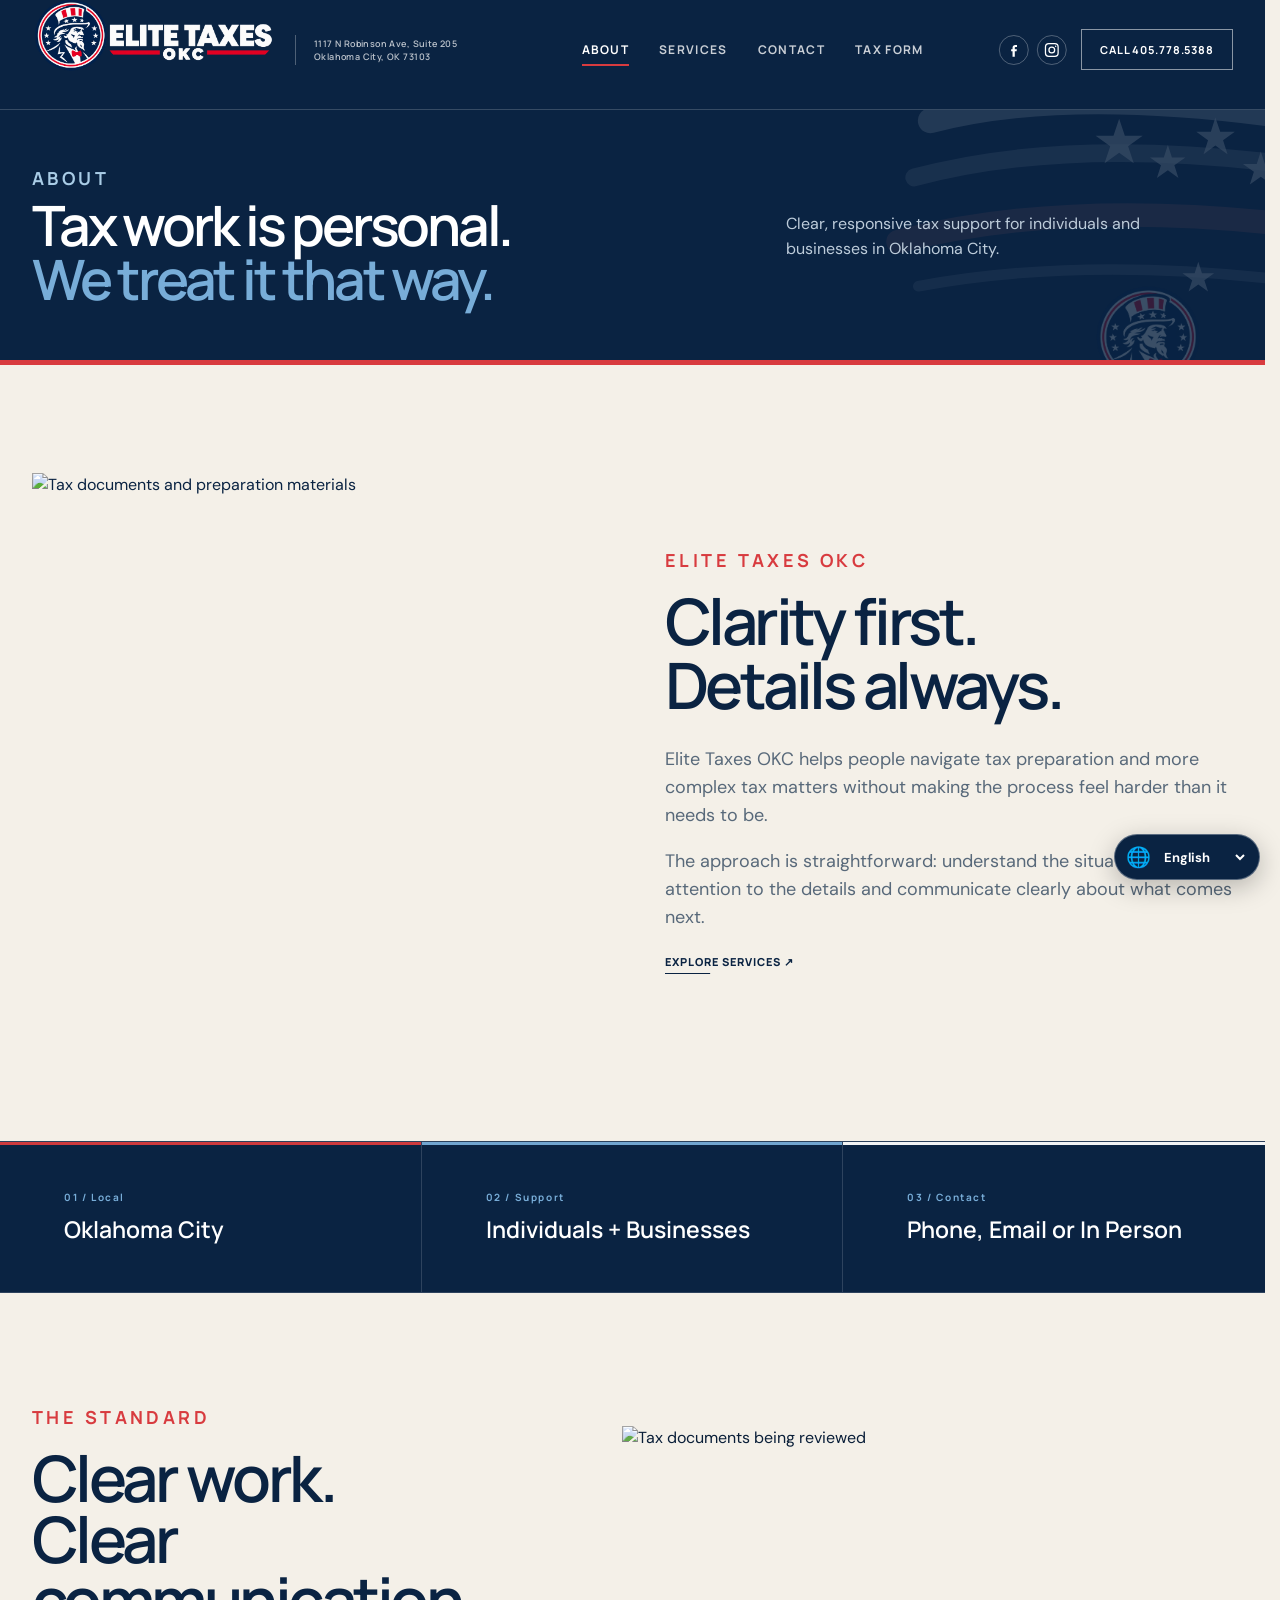
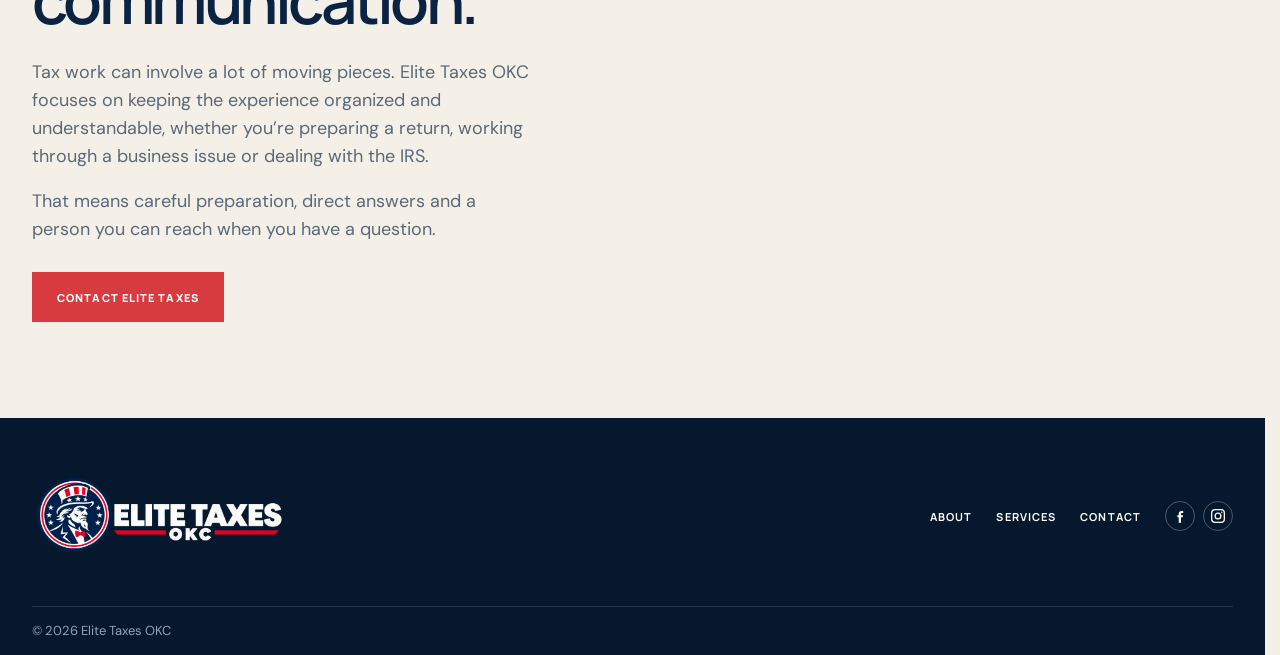
==== commit a97d982f: "Add Tax Form menu link and update public intake page" ====
--- a/about/index.html
+++ b/about/index.html
@@ -1,3 +1,3 @@
 <!DOCTYPE html>
 
-<html lang="en"><head><meta charset="utf-8"/><meta content="width=device-width,initial-scale=1" name="viewport"/><title>About | Elite Taxes OKC</title><meta content="Learn about Elite Taxes OKC and its straightforward approach to personal and business tax support in Oklahoma City." name="description"/><link href="https://fonts.googleapis.com" rel="preconnect"/><link crossorigin="" href="https://fonts.gstatic.com" rel="preconnect"/><link href="https://fonts.googleapis.com/css2?family=DM+Sans:wght@400;500;600;700&amp;family=Manrope:wght@400;500;600;700;800&amp;display=swap" rel="stylesheet"/><link href="../styles.css" rel="stylesheet"/></head><body class="page-about"><div class="page-header"><header class="site-header"><div class="shell header-inner"><div class="header-brand-block"><a class="brand" href="../"><picture class="header-logo-picture"><source media="(max-width: 980px)" srcset="../assets/elite-taxes-logo-mobile.png"/><img alt="Elite Taxes OKC" src="../assets/elite-taxes-logo-footer.png"/></picture></a><a class="header-address" href="../contact/">1117 N Robinson Ave, Suite 205<br/>Oklahoma City, OK 73103</a></div><nav class="desktop-nav"><a class="active" href="../about/">About</a><a href="../services/">Services</a><a href="../contact/">Contact</a><span class="social-cluster"><a class="social-icon facebook-link" href="https://www.facebook.com/p/Elite-Taxes-LLC-61581482872189/" rel="noopener noreferrer" target="_blank" aria-label="Elite Taxes OKC on Facebook"><svg aria-hidden="true" viewBox="0 0 24 24" focusable="false"><path d="M13.5 22v-8h2.7l.4-3.1h-3.1V8.9c0-.9.3-1.5 1.6-1.5h1.7V4.6c-.3 0-1.3-.1-2.5-.1-2.5 0-4.2 1.5-4.2 4.3v2.1H8v3.1h2.1v8h3.4Z" fill="currentColor"/></svg></a><a class="social-icon instagram-link" href="https://www.instagram.com/elitetaxesokc/" rel="noopener noreferrer" target="_blank" aria-label="Elite Taxes OKC on Instagram"><svg aria-hidden="true" viewBox="0 0 24 24" focusable="false"><rect x="2.5" y="2.5" width="19" height="19" rx="5" fill="none" stroke="currentColor" stroke-width="1.9"/><circle cx="12" cy="12" r="4.3" fill="none" stroke="currentColor" stroke-width="1.9"/><circle cx="17.8" cy="6.4" r="1.1" fill="currentColor"/></svg></a></span></nav><a class="header-cta" href="tel:+14057785388">Call 405.778.5388</a><div class="mobile-header-actions"><a class="social-icon mobile-header-facebook" href="https://www.facebook.com/p/Elite-Taxes-LLC-61581482872189/" rel="noopener noreferrer" target="_blank" aria-label="Elite Taxes OKC on Facebook"><svg aria-hidden="true" viewBox="0 0 24 24" focusable="false"><path d="M13.5 22v-8h2.7l.4-3.1h-3.1V8.9c0-.9.3-1.5 1.6-1.5h1.7V4.6c-.3 0-1.3-.1-2.5-.1-2.5 0-4.2 1.5-4.2 4.3v2.1H8v3.1h2.1v8h3.4Z" fill="currentColor"/></svg></a><a class="social-icon mobile-header-instagram" href="https://www.instagram.com/elitetaxesokc/" rel="noopener noreferrer" target="_blank" aria-label="Elite Taxes OKC on Instagram"><svg aria-hidden="true" viewBox="0 0 24 24" focusable="false"><rect x="2.5" y="2.5" width="19" height="19" rx="5" fill="none" stroke="currentColor" stroke-width="1.9"/><circle cx="12" cy="12" r="4.3" fill="none" stroke="currentColor" stroke-width="1.9"/><circle cx="17.8" cy="6.4" r="1.1" fill="currentColor"/></svg></a><button aria-controls="mobile-menu" aria-expanded="false" class="menu-button"><span></span><span></span></button></div></div></header><nav class="mobile-menu" id="mobile-menu"><div class="shell mobile-menu-inner"><a href="../about/">About</a><a href="../services/">Services</a><a href="../contact/">Contact</a></div></nav></div><main><section class="page-hero"><img alt="" class="page-art-ribbon" src="../assets/flag-ribbon.svg"/><img alt="" class="page-art-seal" src="../assets/elite-uncle-sam-circle.png"/><div class="shell page-hero-inner"><div><p class="eyebrow blue">About</p><h1>Tax work is personal.<br/><span>We treat it that way.</span></h1></div><p>Clear, responsive tax support for individuals and businesses in Oklahoma City.</p></div></section><section class="content-section"><div class="shell about-story"><div class="about-photo reveal"><img alt="Tax documents and preparation materials" src="https://images.pexels.com/photos/8927687/pexels-photo-8927687.jpeg?cs=srgb&amp;dl=pexels-n-voitkevich-8927687.jpg&amp;fm=jpg"/></div><div class="about-panel reveal"><p class="eyebrow red">Elite Taxes OKC</p><h2>Clarity first.<br/>Details always.</h2><p>Elite Taxes OKC helps people navigate tax preparation and more complex tax matters without making the process feel harder than it needs to be.</p><p>The approach is straightforward: understand the situation, pay attention to the details and communicate clearly about what comes next.</p><a class="text-link" href="../services/">Explore services ↗</a></div></div></section><section class="local-strip"><div class="shell local-strip-grid"><div class="local-item"><span>01 / Local</span><strong>Oklahoma City</strong></div><div class="local-item"><span>02 / Support</span><strong>Individuals + Businesses</strong></div><div class="local-item"><span>03 / Contact</span><strong>Phone, Email or In Person</strong></div></div></section><section class="content-section about-standard"><div class="shell standard-layout"><div class="standard-copy"><p class="eyebrow red">The standard</p><h2>Clear work.<br/>Clear communication.</h2><p>Tax work can involve a lot of moving pieces. Elite Taxes OKC focuses on keeping the experience organized and understandable, whether you’re preparing a return, working through a business issue or dealing with the IRS.</p><p>That means careful preparation, direct answers and a person you can reach when you have a question.</p><div class="actions"><a class="button" href="../contact/">Contact Elite Taxes</a></div></div><figure class="standard-photo reveal"><img alt="Tax documents being reviewed" src="https://images.pexels.com/photos/7681091/pexels-photo-7681091.jpeg?auto=compress&amp;cs=tinysrgb&amp;w=1200"/></figure></div></section></main><footer class="site-footer"><div class="shell"><div class="footer-top"><a class="brand" href="../"><img alt="Elite Taxes OKC" src="../assets/elite-taxes-logo-footer.png"/></a><nav class="footer-nav"><a href="../about/">About</a><a href="../services/">Services</a><a href="../contact/">Contact</a><span class="social-cluster"><a class="social-icon facebook-link" href="https://www.facebook.com/p/Elite-Taxes-LLC-61581482872189/" rel="noopener noreferrer" target="_blank" aria-label="Elite Taxes OKC on Facebook"><svg aria-hidden="true" viewBox="0 0 24 24" focusable="false"><path d="M13.5 22v-8h2.7l.4-3.1h-3.1V8.9c0-.9.3-1.5 1.6-1.5h1.7V4.6c-.3 0-1.3-.1-2.5-.1-2.5 0-4.2 1.5-4.2 4.3v2.1H8v3.1h2.1v8h3.4Z" fill="currentColor"/></svg></a><a class="social-icon instagram-link" href="https://www.instagram.com/elitetaxesokc/" rel="noopener noreferrer" target="_blank" aria-label="Elite Taxes OKC on Instagram"><svg aria-hidden="true" viewBox="0 0 24 24" focusable="false"><rect x="2.5" y="2.5" width="19" height="19" rx="5" fill="none" stroke="currentColor" stroke-width="1.9"/><circle cx="12" cy="12" r="4.3" fill="none" stroke="currentColor" stroke-width="1.9"/><circle cx="17.8" cy="6.4" r="1.1" fill="currentColor"/></svg></a></span></nav></div><div class="footer-bottom"><span>© 2026 Elite Taxes OKC</span></div></div></footer><script src="../script.js"></script></body></html>
+<html lang="en"><head><meta charset="utf-8"/><meta content="width=device-width,initial-scale=1" name="viewport"/><title>About | Elite Taxes OKC</title><meta content="Learn about Elite Taxes OKC and its straightforward approach to personal and business tax support in Oklahoma City." name="description"/><link href="https://fonts.googleapis.com" rel="preconnect"/><link crossorigin="" href="https://fonts.gstatic.com" rel="preconnect"/><link href="https://fonts.googleapis.com/css2?family=DM+Sans:wght@400;500;600;700&amp;family=Manrope:wght@400;500;600;700;800&amp;display=swap" rel="stylesheet"/><link href="../styles.css" rel="stylesheet"/></head><body class="page-about"><div class="page-header"><header class="site-header"><div class="shell header-inner"><div class="header-brand-block"><a class="brand" href="../"><picture class="header-logo-picture"><source media="(max-width: 980px)" srcset="../assets/elite-taxes-logo-mobile.png"/><img alt="Elite Taxes OKC" src="../assets/elite-taxes-logo-footer.png"/></picture></a><a class="header-address" href="../contact/">1117 N Robinson Ave, Suite 205<br/>Oklahoma City, OK 73103</a></div><nav class="desktop-nav"><a class="active" href="../about/">About</a><a href="../services/">Services</a><a href="../contact/">Contact</a><a href="../intake/">Tax Form</a><span class="social-cluster"><a class="social-icon facebook-link" href="https://www.facebook.com/p/Elite-Taxes-LLC-61581482872189/" rel="noopener noreferrer" target="_blank" aria-label="Elite Taxes OKC on Facebook"><svg aria-hidden="true" viewBox="0 0 24 24" focusable="false"><path d="M13.5 22v-8h2.7l.4-3.1h-3.1V8.9c0-.9.3-1.5 1.6-1.5h1.7V4.6c-.3 0-1.3-.1-2.5-.1-2.5 0-4.2 1.5-4.2 4.3v2.1H8v3.1h2.1v8h3.4Z" fill="currentColor"/></svg></a><a class="social-icon instagram-link" href="https://www.instagram.com/elitetaxesokc/" rel="noopener noreferrer" target="_blank" aria-label="Elite Taxes OKC on Instagram"><svg aria-hidden="true" viewBox="0 0 24 24" focusable="false"><rect x="2.5" y="2.5" width="19" height="19" rx="5" fill="none" stroke="currentColor" stroke-width="1.9"/><circle cx="12" cy="12" r="4.3" fill="none" stroke="currentColor" stroke-width="1.9"/><circle cx="17.8" cy="6.4" r="1.1" fill="currentColor"/></svg></a></span></nav><a class="header-cta" href="tel:+14057785388">Call 405.778.5388</a><div class="mobile-header-actions"><a class="social-icon mobile-header-facebook" href="https://www.facebook.com/p/Elite-Taxes-LLC-61581482872189/" rel="noopener noreferrer" target="_blank" aria-label="Elite Taxes OKC on Facebook"><svg aria-hidden="true" viewBox="0 0 24 24" focusable="false"><path d="M13.5 22v-8h2.7l.4-3.1h-3.1V8.9c0-.9.3-1.5 1.6-1.5h1.7V4.6c-.3 0-1.3-.1-2.5-.1-2.5 0-4.2 1.5-4.2 4.3v2.1H8v3.1h2.1v8h3.4Z" fill="currentColor"/></svg></a><a class="social-icon mobile-header-instagram" href="https://www.instagram.com/elitetaxesokc/" rel="noopener noreferrer" target="_blank" aria-label="Elite Taxes OKC on Instagram"><svg aria-hidden="true" viewBox="0 0 24 24" focusable="false"><rect x="2.5" y="2.5" width="19" height="19" rx="5" fill="none" stroke="currentColor" stroke-width="1.9"/><circle cx="12" cy="12" r="4.3" fill="none" stroke="currentColor" stroke-width="1.9"/><circle cx="17.8" cy="6.4" r="1.1" fill="currentColor"/></svg></a><button aria-controls="mobile-menu" aria-expanded="false" class="menu-button"><span></span><span></span></button></div></div></header><nav class="mobile-menu" id="mobile-menu"><div class="shell mobile-menu-inner"><a href="../about/">About</a><a href="../services/">Services</a><a href="../contact/">Contact</a><a href="../intake/">Tax Form</a></div></nav></div><main><section class="page-hero"><img alt="" class="page-art-ribbon" src="../assets/flag-ribbon.svg"/><img alt="" class="page-art-seal" src="../assets/elite-uncle-sam-circle.png"/><div class="shell page-hero-inner"><div><p class="eyebrow blue">About</p><h1>Tax work is personal.<br/><span>We treat it that way.</span></h1></div><p>Clear, responsive tax support for individuals and businesses in Oklahoma City.</p></div></section><section class="content-section"><div class="shell about-story"><div class="about-photo reveal"><img alt="Tax documents and preparation materials" src="https://images.pexels.com/photos/8927687/pexels-photo-8927687.jpeg?cs=srgb&amp;dl=pexels-n-voitkevich-8927687.jpg&amp;fm=jpg"/></div><div class="about-panel reveal"><p class="eyebrow red">Elite Taxes OKC</p><h2>Clarity first.<br/>Details always.</h2><p>Elite Taxes OKC helps people navigate tax preparation and more complex tax matters without making the process feel harder than it needs to be.</p><p>The approach is straightforward: understand the situation, pay attention to the details and communicate clearly about what comes next.</p><a class="text-link" href="../services/">Explore services ↗</a></div></div></section><section class="local-strip"><div class="shell local-strip-grid"><div class="local-item"><span>01 / Local</span><strong>Oklahoma City</strong></div><div class="local-item"><span>02 / Support</span><strong>Individuals + Businesses</strong></div><div class="local-item"><span>03 / Contact</span><strong>Phone, Email or In Person</strong></div></div></section><section class="content-section about-standard"><div class="shell standard-layout"><div class="standard-copy"><p class="eyebrow red">The standard</p><h2>Clear work.<br/>Clear communication.</h2><p>Tax work can involve a lot of moving pieces. Elite Taxes OKC focuses on keeping the experience organized and understandable, whether you’re preparing a return, working through a business issue or dealing with the IRS.</p><p>That means careful preparation, direct answers and a person you can reach when you have a question.</p><div class="actions"><a class="button" href="../contact/">Contact Elite Taxes</a></div></div><figure class="standard-photo reveal"><img alt="Tax documents being reviewed" src="https://images.pexels.com/photos/7681091/pexels-photo-7681091.jpeg?auto=compress&amp;cs=tinysrgb&amp;w=1200"/></figure></div></section></main><footer class="site-footer"><div class="shell"><div class="footer-top"><a class="brand" href="../"><img alt="Elite Taxes OKC" src="../assets/elite-taxes-logo-footer.png"/></a><nav class="footer-nav"><a href="../about/">About</a><a href="../services/">Services</a><a href="../contact/">Contact</a><span class="social-cluster"><a class="social-icon facebook-link" href="https://www.facebook.com/p/Elite-Taxes-LLC-61581482872189/" rel="noopener noreferrer" target="_blank" aria-label="Elite Taxes OKC on Facebook"><svg aria-hidden="true" viewBox="0 0 24 24" focusable="false"><path d="M13.5 22v-8h2.7l.4-3.1h-3.1V8.9c0-.9.3-1.5 1.6-1.5h1.7V4.6c-.3 0-1.3-.1-2.5-.1-2.5 0-4.2 1.5-4.2 4.3v2.1H8v3.1h2.1v8h3.4Z" fill="currentColor"/></svg></a><a class="social-icon instagram-link" href="https://www.instagram.com/elitetaxesokc/" rel="noopener noreferrer" target="_blank" aria-label="Elite Taxes OKC on Instagram"><svg aria-hidden="true" viewBox="0 0 24 24" focusable="false"><rect x="2.5" y="2.5" width="19" height="19" rx="5" fill="none" stroke="currentColor" stroke-width="1.9"/><circle cx="12" cy="12" r="4.3" fill="none" stroke="currentColor" stroke-width="1.9"/><circle cx="17.8" cy="6.4" r="1.1" fill="currentColor"/></svg></a></span></nav></div><div class="footer-bottom"><span>© 2026 Elite Taxes OKC</span></div></div></footer><script src="../script.js"></script></body></html>
--- a/styles.css
+++ b/styles.css
@@ -2243,3 +2243,12 @@
   .mobile-menu-inner{display:grid;gap:15px}
   .hero h1{font-size:76px;line-height:.94}
 }
+
+/* Contact links: underline the address and email on hover or keyboard focus. */
+.contact-panel address a:hover,
+.contact-panel address a:focus-visible,
+.contact-panel a[href^="mailto:"]:hover,
+.contact-panel a[href^="mailto:"]:focus-visible {
+  text-decoration: underline;
+  text-underline-offset: 4px;
+}
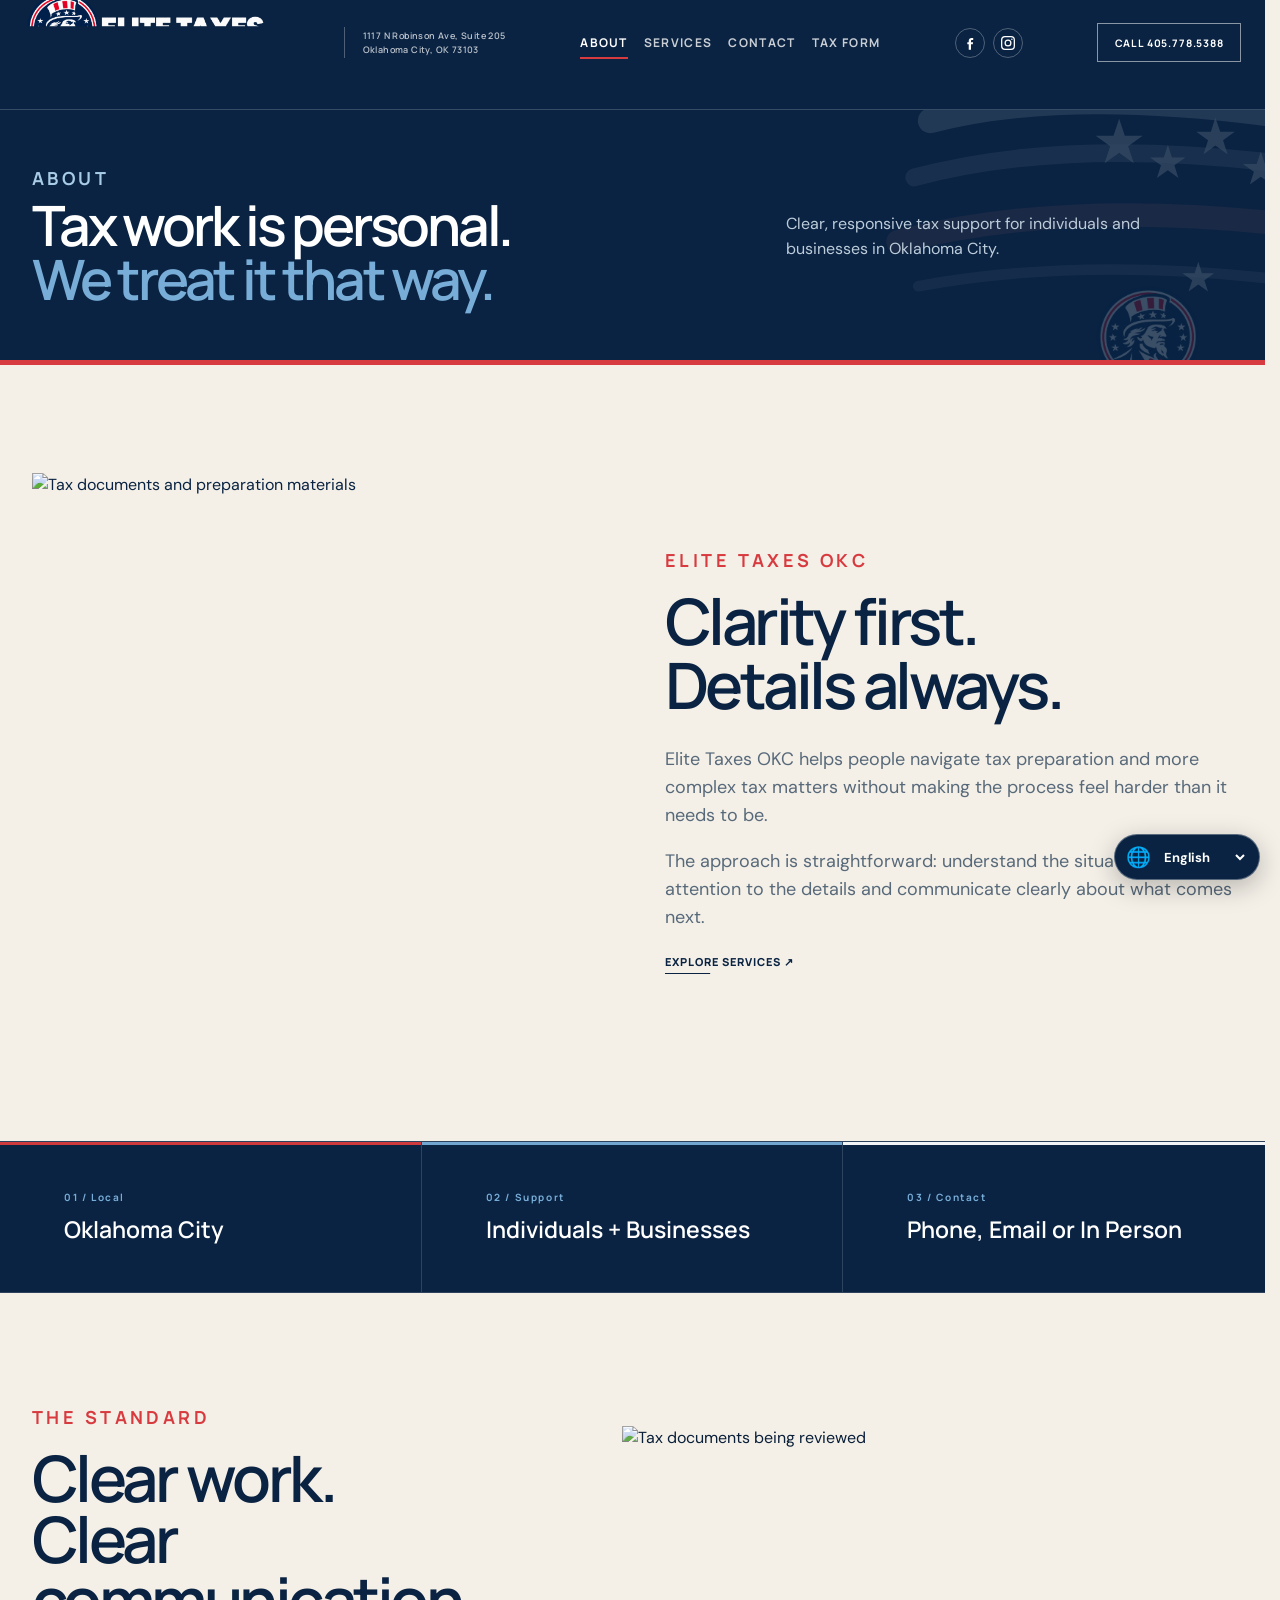
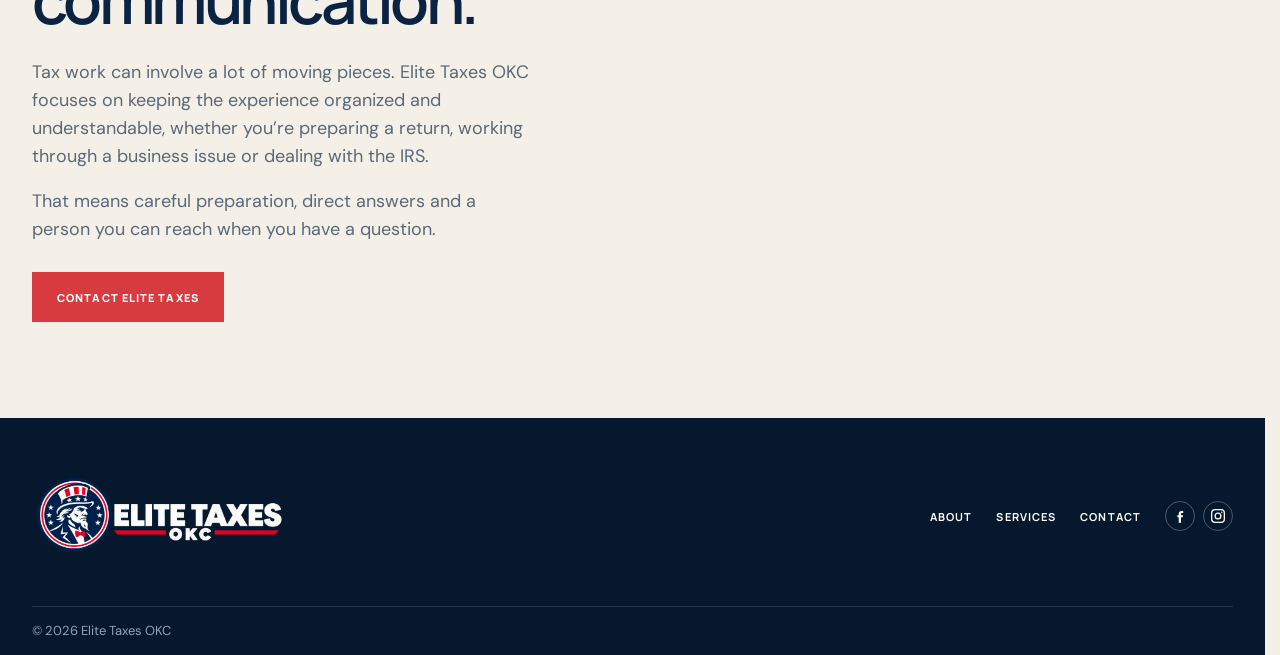
==== commit ac479bf5: "Apply approved five-group header spacing and stable laptop Call button" ====
--- a/about/index.html
+++ b/about/index.html
@@ -1,3 +1,3 @@
 <!DOCTYPE html>
 
-<html lang="en"><head><meta charset="utf-8"/><meta content="width=device-width,initial-scale=1" name="viewport"/><title>About | Elite Taxes OKC</title><meta content="Learn about Elite Taxes OKC and its straightforward approach to personal and business tax support in Oklahoma City." name="description"/><link href="https://fonts.googleapis.com" rel="preconnect"/><link crossorigin="" href="https://fonts.gstatic.com" rel="preconnect"/><link href="https://fonts.googleapis.com/css2?family=DM+Sans:wght@400;500;600;700&amp;family=Manrope:wght@400;500;600;700;800&amp;display=swap" rel="stylesheet"/><link href="../styles.css" rel="stylesheet"/></head><body class="page-about"><div class="page-header"><header class="site-header"><div class="shell header-inner"><div class="header-brand-block"><a class="brand" href="../"><picture class="header-logo-picture"><source media="(max-width: 980px)" srcset="../assets/elite-taxes-logo-mobile.png"/><img alt="Elite Taxes OKC" src="../assets/elite-taxes-logo-footer.png"/></picture></a><a class="header-address" href="../contact/">1117 N Robinson Ave, Suite 205<br/>Oklahoma City, OK 73103</a></div><nav class="desktop-nav"><a class="active" href="../about/">About</a><a href="../services/">Services</a><a href="../contact/">Contact</a><a href="../intake/">Tax Form</a><span class="social-cluster"><a class="social-icon facebook-link" href="https://www.facebook.com/p/Elite-Taxes-LLC-61581482872189/" rel="noopener noreferrer" target="_blank" aria-label="Elite Taxes OKC on Facebook"><svg aria-hidden="true" viewBox="0 0 24 24" focusable="false"><path d="M13.5 22v-8h2.7l.4-3.1h-3.1V8.9c0-.9.3-1.5 1.6-1.5h1.7V4.6c-.3 0-1.3-.1-2.5-.1-2.5 0-4.2 1.5-4.2 4.3v2.1H8v3.1h2.1v8h3.4Z" fill="currentColor"/></svg></a><a class="social-icon instagram-link" href="https://www.instagram.com/elitetaxesokc/" rel="noopener noreferrer" target="_blank" aria-label="Elite Taxes OKC on Instagram"><svg aria-hidden="true" viewBox="0 0 24 24" focusable="false"><rect x="2.5" y="2.5" width="19" height="19" rx="5" fill="none" stroke="currentColor" stroke-width="1.9"/><circle cx="12" cy="12" r="4.3" fill="none" stroke="currentColor" stroke-width="1.9"/><circle cx="17.8" cy="6.4" r="1.1" fill="currentColor"/></svg></a></span></nav><a class="header-cta" href="tel:+14057785388">Call 405.778.5388</a><div class="mobile-header-actions"><a class="social-icon mobile-header-facebook" href="https://www.facebook.com/p/Elite-Taxes-LLC-61581482872189/" rel="noopener noreferrer" target="_blank" aria-label="Elite Taxes OKC on Facebook"><svg aria-hidden="true" viewBox="0 0 24 24" focusable="false"><path d="M13.5 22v-8h2.7l.4-3.1h-3.1V8.9c0-.9.3-1.5 1.6-1.5h1.7V4.6c-.3 0-1.3-.1-2.5-.1-2.5 0-4.2 1.5-4.2 4.3v2.1H8v3.1h2.1v8h3.4Z" fill="currentColor"/></svg></a><a class="social-icon mobile-header-instagram" href="https://www.instagram.com/elitetaxesokc/" rel="noopener noreferrer" target="_blank" aria-label="Elite Taxes OKC on Instagram"><svg aria-hidden="true" viewBox="0 0 24 24" focusable="false"><rect x="2.5" y="2.5" width="19" height="19" rx="5" fill="none" stroke="currentColor" stroke-width="1.9"/><circle cx="12" cy="12" r="4.3" fill="none" stroke="currentColor" stroke-width="1.9"/><circle cx="17.8" cy="6.4" r="1.1" fill="currentColor"/></svg></a><button aria-controls="mobile-menu" aria-expanded="false" class="menu-button"><span></span><span></span></button></div></div></header><nav class="mobile-menu" id="mobile-menu"><div class="shell mobile-menu-inner"><a href="../about/">About</a><a href="../services/">Services</a><a href="../contact/">Contact</a><a href="../intake/">Tax Form</a></div></nav></div><main><section class="page-hero"><img alt="" class="page-art-ribbon" src="../assets/flag-ribbon.svg"/><img alt="" class="page-art-seal" src="../assets/elite-uncle-sam-circle.png"/><div class="shell page-hero-inner"><div><p class="eyebrow blue">About</p><h1>Tax work is personal.<br/><span>We treat it that way.</span></h1></div><p>Clear, responsive tax support for individuals and businesses in Oklahoma City.</p></div></section><section class="content-section"><div class="shell about-story"><div class="about-photo reveal"><img alt="Tax documents and preparation materials" src="https://images.pexels.com/photos/8927687/pexels-photo-8927687.jpeg?cs=srgb&amp;dl=pexels-n-voitkevich-8927687.jpg&amp;fm=jpg"/></div><div class="about-panel reveal"><p class="eyebrow red">Elite Taxes OKC</p><h2>Clarity first.<br/>Details always.</h2><p>Elite Taxes OKC helps people navigate tax preparation and more complex tax matters without making the process feel harder than it needs to be.</p><p>The approach is straightforward: understand the situation, pay attention to the details and communicate clearly about what comes next.</p><a class="text-link" href="../services/">Explore services ↗</a></div></div></section><section class="local-strip"><div class="shell local-strip-grid"><div class="local-item"><span>01 / Local</span><strong>Oklahoma City</strong></div><div class="local-item"><span>02 / Support</span><strong>Individuals + Businesses</strong></div><div class="local-item"><span>03 / Contact</span><strong>Phone, Email or In Person</strong></div></div></section><section class="content-section about-standard"><div class="shell standard-layout"><div class="standard-copy"><p class="eyebrow red">The standard</p><h2>Clear work.<br/>Clear communication.</h2><p>Tax work can involve a lot of moving pieces. Elite Taxes OKC focuses on keeping the experience organized and understandable, whether you’re preparing a return, working through a business issue or dealing with the IRS.</p><p>That means careful preparation, direct answers and a person you can reach when you have a question.</p><div class="actions"><a class="button" href="../contact/">Contact Elite Taxes</a></div></div><figure class="standard-photo reveal"><img alt="Tax documents being reviewed" src="https://images.pexels.com/photos/7681091/pexels-photo-7681091.jpeg?auto=compress&amp;cs=tinysrgb&amp;w=1200"/></figure></div></section></main><footer class="site-footer"><div class="shell"><div class="footer-top"><a class="brand" href="../"><img alt="Elite Taxes OKC" src="../assets/elite-taxes-logo-footer.png"/></a><nav class="footer-nav"><a href="../about/">About</a><a href="../services/">Services</a><a href="../contact/">Contact</a><span class="social-cluster"><a class="social-icon facebook-link" href="https://www.facebook.com/p/Elite-Taxes-LLC-61581482872189/" rel="noopener noreferrer" target="_blank" aria-label="Elite Taxes OKC on Facebook"><svg aria-hidden="true" viewBox="0 0 24 24" focusable="false"><path d="M13.5 22v-8h2.7l.4-3.1h-3.1V8.9c0-.9.3-1.5 1.6-1.5h1.7V4.6c-.3 0-1.3-.1-2.5-.1-2.5 0-4.2 1.5-4.2 4.3v2.1H8v3.1h2.1v8h3.4Z" fill="currentColor"/></svg></a><a class="social-icon instagram-link" href="https://www.instagram.com/elitetaxesokc/" rel="noopener noreferrer" target="_blank" aria-label="Elite Taxes OKC on Instagram"><svg aria-hidden="true" viewBox="0 0 24 24" focusable="false"><rect x="2.5" y="2.5" width="19" height="19" rx="5" fill="none" stroke="currentColor" stroke-width="1.9"/><circle cx="12" cy="12" r="4.3" fill="none" stroke="currentColor" stroke-width="1.9"/><circle cx="17.8" cy="6.4" r="1.1" fill="currentColor"/></svg></a></span></nav></div><div class="footer-bottom"><span>© 2026 Elite Taxes OKC</span></div></div></footer><script src="../script.js"></script></body></html>
+<html lang="en"><head><meta charset="utf-8"/><meta content="width=device-width,initial-scale=1" name="viewport"/><title>About | Elite Taxes OKC</title><meta content="Learn about Elite Taxes OKC and its straightforward approach to personal and business tax support in Oklahoma City." name="description"/><link href="https://fonts.googleapis.com" rel="preconnect"/><link crossorigin="" href="https://fonts.gstatic.com" rel="preconnect"/><link href="https://fonts.googleapis.com/css2?family=DM+Sans:wght@400;500;600;700&amp;family=Manrope:wght@400;500;600;700;800&amp;display=swap" rel="stylesheet"/><link href="../styles.css" rel="stylesheet"/></head><body class="page-about"><div class="page-header"><header class="site-header"><div class="shell header-inner"><div class="header-brand-block"><a class="brand" href="../"><picture class="header-logo-picture"><source media="(max-width: 980px)" srcset="../assets/elite-taxes-logo-mobile.png"/><img alt="Elite Taxes OKC" src="../assets/elite-taxes-logo-footer.png"/></picture></a><a class="header-address" href="../contact/">1117 N Robinson Ave, Suite 205<br/>Oklahoma City, OK 73103</a></div><nav class="desktop-nav"><a class="active" href="../about/">About</a><a href="../services/">Services</a><a href="../contact/">Contact</a><a href="../intake/">Tax Form</a></nav><span class="social-cluster"><a class="social-icon facebook-link" href="https://www.facebook.com/p/Elite-Taxes-LLC-61581482872189/" rel="noopener noreferrer" target="_blank" aria-label="Elite Taxes OKC on Facebook"><svg aria-hidden="true" viewBox="0 0 24 24" focusable="false"><path d="M13.5 22v-8h2.7l.4-3.1h-3.1V8.9c0-.9.3-1.5 1.6-1.5h1.7V4.6c-.3 0-1.3-.1-2.5-.1-2.5 0-4.2 1.5-4.2 4.3v2.1H8v3.1h2.1v8h3.4Z" fill="currentColor"/></svg></a><a class="social-icon instagram-link" href="https://www.instagram.com/elitetaxesokc/" rel="noopener noreferrer" target="_blank" aria-label="Elite Taxes OKC on Instagram"><svg aria-hidden="true" viewBox="0 0 24 24" focusable="false"><rect x="2.5" y="2.5" width="19" height="19" rx="5" fill="none" stroke="currentColor" stroke-width="1.9"/><circle cx="12" cy="12" r="4.3" fill="none" stroke="currentColor" stroke-width="1.9"/><circle cx="17.8" cy="6.4" r="1.1" fill="currentColor"/></svg></a></span><a class="header-cta" href="tel:+14057785388">Call 405.778.5388</a><div class="mobile-header-actions"><a class="social-icon mobile-header-facebook" href="https://www.facebook.com/p/Elite-Taxes-LLC-61581482872189/" rel="noopener noreferrer" target="_blank" aria-label="Elite Taxes OKC on Facebook"><svg aria-hidden="true" viewBox="0 0 24 24" focusable="false"><path d="M13.5 22v-8h2.7l.4-3.1h-3.1V8.9c0-.9.3-1.5 1.6-1.5h1.7V4.6c-.3 0-1.3-.1-2.5-.1-2.5 0-4.2 1.5-4.2 4.3v2.1H8v3.1h2.1v8h3.4Z" fill="currentColor"/></svg></a><a class="social-icon mobile-header-instagram" href="https://www.instagram.com/elitetaxesokc/" rel="noopener noreferrer" target="_blank" aria-label="Elite Taxes OKC on Instagram"><svg aria-hidden="true" viewBox="0 0 24 24" focusable="false"><rect x="2.5" y="2.5" width="19" height="19" rx="5" fill="none" stroke="currentColor" stroke-width="1.9"/><circle cx="12" cy="12" r="4.3" fill="none" stroke="currentColor" stroke-width="1.9"/><circle cx="17.8" cy="6.4" r="1.1" fill="currentColor"/></svg></a><button aria-controls="mobile-menu" aria-expanded="false" class="menu-button"><span></span><span></span></button></div></div></header><nav class="mobile-menu" id="mobile-menu"><div class="shell mobile-menu-inner"><a href="../about/">About</a><a href="../services/">Services</a><a href="../contact/">Contact</a><a href="../intake/">Tax Form</a></div></nav></div><main><section class="page-hero"><img alt="" class="page-art-ribbon" src="../assets/flag-ribbon.svg"/><img alt="" class="page-art-seal" src="../assets/elite-uncle-sam-circle.png"/><div class="shell page-hero-inner"><div><p class="eyebrow blue">About</p><h1>Tax work is personal.<br/><span>We treat it that way.</span></h1></div><p>Clear, responsive tax support for individuals and businesses in Oklahoma City.</p></div></section><section class="content-section"><div class="shell about-story"><div class="about-photo reveal"><img alt="Tax documents and preparation materials" src="https://images.pexels.com/photos/8927687/pexels-photo-8927687.jpeg?cs=srgb&amp;dl=pexels-n-voitkevich-8927687.jpg&amp;fm=jpg"/></div><div class="about-panel reveal"><p class="eyebrow red">Elite Taxes OKC</p><h2>Clarity first.<br/>Details always.</h2><p>Elite Taxes OKC helps people navigate tax preparation and more complex tax matters without making the process feel harder than it needs to be.</p><p>The approach is straightforward: understand the situation, pay attention to the details and communicate clearly about what comes next.</p><a class="text-link" href="../services/">Explore services ↗</a></div></div></section><section class="local-strip"><div class="shell local-strip-grid"><div class="local-item"><span>01 / Local</span><strong>Oklahoma City</strong></div><div class="local-item"><span>02 / Support</span><strong>Individuals + Businesses</strong></div><div class="local-item"><span>03 / Contact</span><strong>Phone, Email or In Person</strong></div></div></section><section class="content-section about-standard"><div class="shell standard-layout"><div class="standard-copy"><p class="eyebrow red">The standard</p><h2>Clear work.<br/>Clear communication.</h2><p>Tax work can involve a lot of moving pieces. Elite Taxes OKC focuses on keeping the experience organized and understandable, whether you’re preparing a return, working through a business issue or dealing with the IRS.</p><p>That means careful preparation, direct answers and a person you can reach when you have a question.</p><div class="actions"><a class="button" href="../contact/">Contact Elite Taxes</a></div></div><figure class="standard-photo reveal"><img alt="Tax documents being reviewed" src="https://images.pexels.com/photos/7681091/pexels-photo-7681091.jpeg?auto=compress&amp;cs=tinysrgb&amp;w=1200"/></figure></div></section></main><footer class="site-footer"><div class="shell"><div class="footer-top"><a class="brand" href="../"><img alt="Elite Taxes OKC" src="../assets/elite-taxes-logo-footer.png"/></a><nav class="footer-nav"><a href="../about/">About</a><a href="../services/">Services</a><a href="../contact/">Contact</a><span class="social-cluster"><a class="social-icon facebook-link" href="https://www.facebook.com/p/Elite-Taxes-LLC-61581482872189/" rel="noopener noreferrer" target="_blank" aria-label="Elite Taxes OKC on Facebook"><svg aria-hidden="true" viewBox="0 0 24 24" focusable="false"><path d="M13.5 22v-8h2.7l.4-3.1h-3.1V8.9c0-.9.3-1.5 1.6-1.5h1.7V4.6c-.3 0-1.3-.1-2.5-.1-2.5 0-4.2 1.5-4.2 4.3v2.1H8v3.1h2.1v8h3.4Z" fill="currentColor"/></svg></a><a class="social-icon instagram-link" href="https://www.instagram.com/elitetaxesokc/" rel="noopener noreferrer" target="_blank" aria-label="Elite Taxes OKC on Instagram"><svg aria-hidden="true" viewBox="0 0 24 24" focusable="false"><rect x="2.5" y="2.5" width="19" height="19" rx="5" fill="none" stroke="currentColor" stroke-width="1.9"/><circle cx="12" cy="12" r="4.3" fill="none" stroke="currentColor" stroke-width="1.9"/><circle cx="17.8" cy="6.4" r="1.1" fill="currentColor"/></svg></a></span></nav></div><div class="footer-bottom"><span>© 2026 Elite Taxes OKC</span></div></div></footer><script src="../script.js"></script></body></html>
--- a/styles.css
+++ b/styles.css
@@ -2252,3 +2252,64 @@
   text-decoration: underline;
   text-underline-offset: 4px;
 }
+
+/* Tax Form menu item: fit four links alongside existing header controls. */
+@media(min-width:981px){.desktop-nav{gap:clamp(12px,1.65vw,24px);min-width:0;white-space:nowrap}}
+@media(min-width:981px) and (max-width:1180px){.desktop-nav{gap:11px;letter-spacing:.08em;font-size:9.5px}}
+.cta-side .intake-quick-link{margin-top:18px}
+.cta-side .intake-quick-link .text-link{font-size:11px}
+
+
+/* Approved header: five evenly spaced desktop groups.
+   Logo, address, nav, social icons and Call button are peers.
+   Preserve the existing laptop Call sizing and mobile header behavior. */
+.site-header .header-inner > .social-cluster { display: none; }
+@media (min-width:1181px), (min-width:981px) and (max-width:1180px) and (orientation:landscape) {
+  /* Same header width on every page so the Call button never shifts on navigation. */
+  html body .site-header .shell.header-inner {
+    display:flex;
+    width:calc(100% - 48px);
+    max-width:none;
+    justify-content:space-between;
+    align-items:center;
+    gap:0;
+  }
+  .site-header .header-brand-block { display:contents; }
+  .site-header .header-brand-block > .brand { flex:0 0 auto; }
+  .site-header .header-address { flex:0 0 auto; }
+  .site-header .desktop-nav {
+    display:flex;
+    flex:0 0 auto;
+    align-items:center;
+    justify-content:flex-start;
+    width:auto;
+    min-width:0;
+    margin:0;
+    gap:clamp(10px,1.25vw,22px);
+    white-space:nowrap;
+  }
+  .site-header .header-inner > .social-cluster {
+    display:inline-flex;
+    flex:0 0 auto;
+    gap:8px;
+    margin:0;
+    transform:none;
+  }
+  .site-header .header-cta {flex:0 0 auto;margin:0;white-space:nowrap;}
+}
+@media (min-width:981px) and (max-width:1180px) and (orientation:landscape) {
+  .site-header .header-address {display:none;}
+  .site-header .header-cta {font-size:9px;padding:11px 13px;line-height:normal;}
+  .site-header .desktop-nav {font-size:10px;gap:clamp(8px,1.1vw,12px);}
+}
+/* Local Manrope font keeps typography identical between the intake and main pages. */
+@font-face{font-family:"Elite Header Manrope";src:url("intake/assets/manrope-nav-variable.ttf") format("truetype");font-style:normal;font-weight:200 800;font-display:swap}
+html:not([lang="ar"]) .site-header .desktop-nav,
+html:not([lang="ar"]) .site-header .header-cta,
+html:not([lang="ar"]) .site-header .header-address{font-family:"Elite Header Manrope",Arial,sans-serif!important}
+@media (min-width:981px){
+  .site-header .header-cta{
+    font-size:clamp(9px,calc(1.333333vw - 6.73333px),11px);
+    padding:clamp(11px,calc(.666667vw + 3.13333px),12px) clamp(13px,calc(3.333333vw - 26.33333px),18px);
+  }
+}
